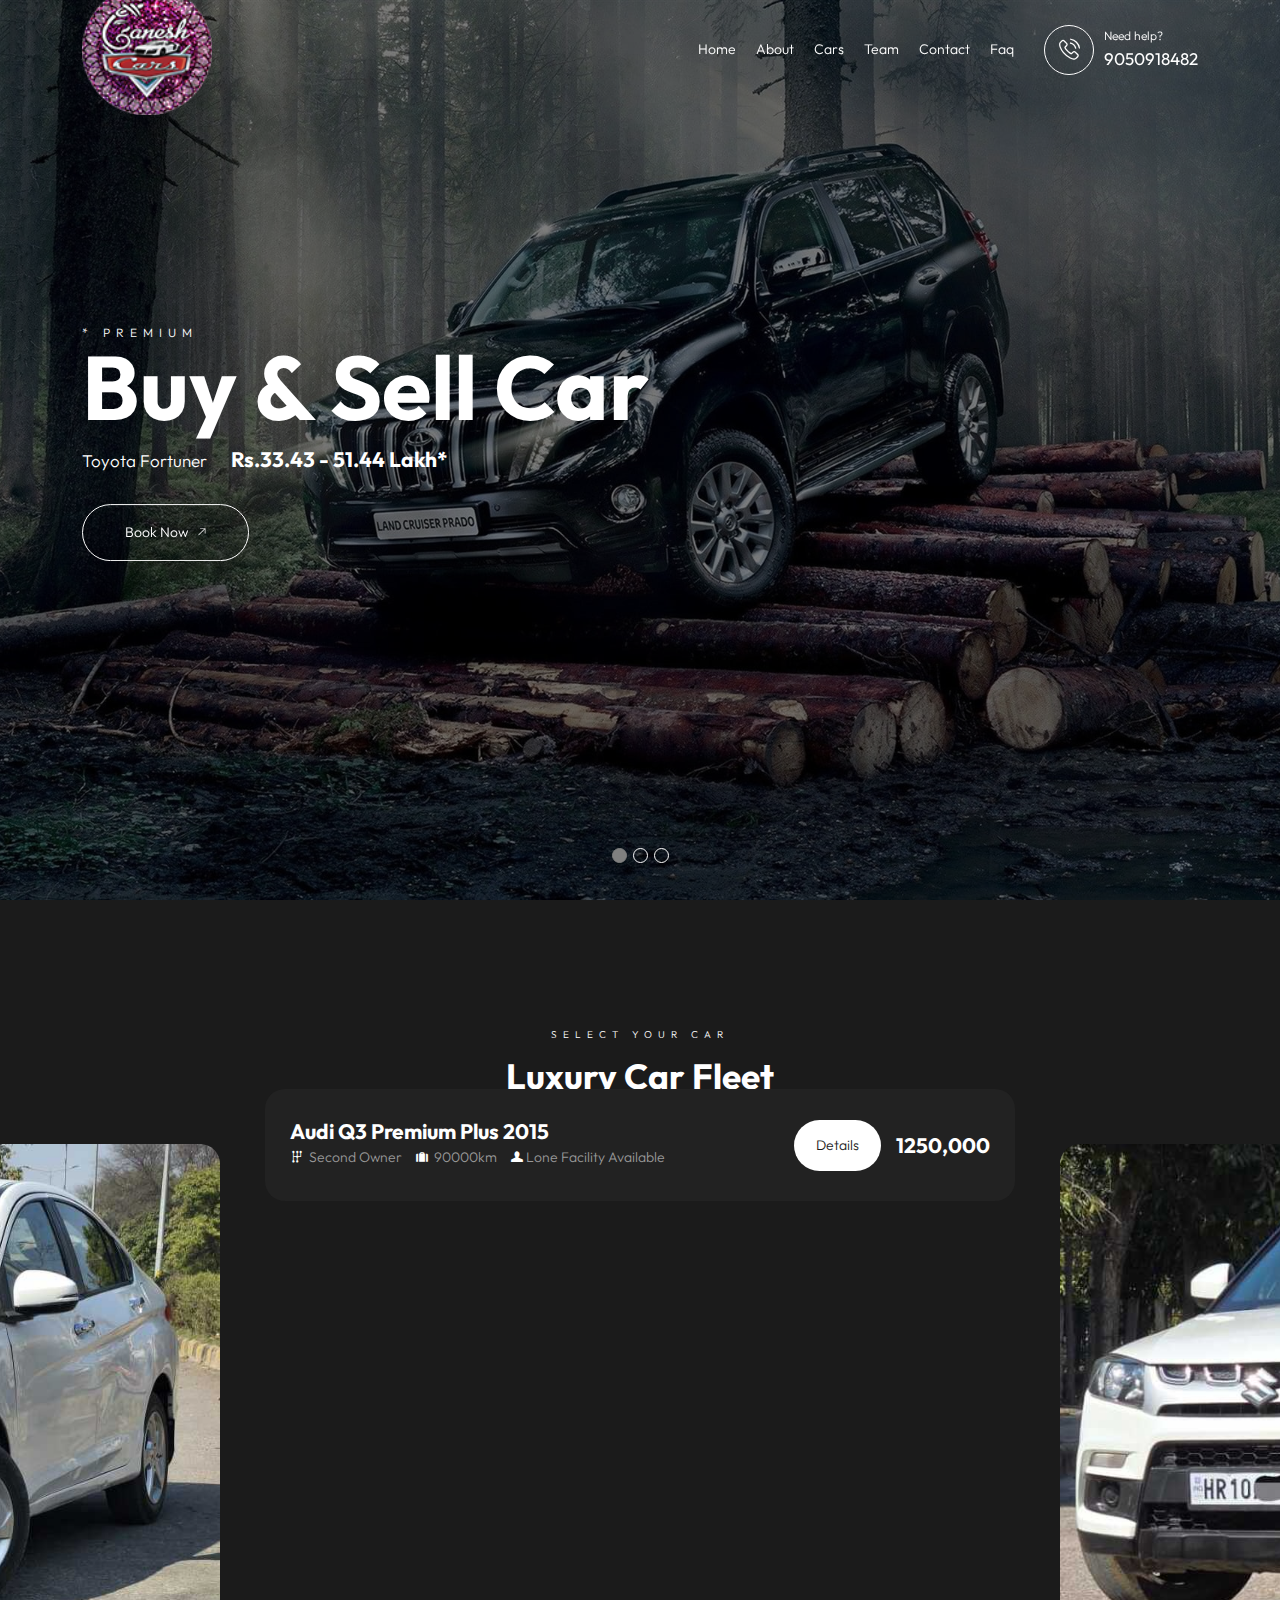
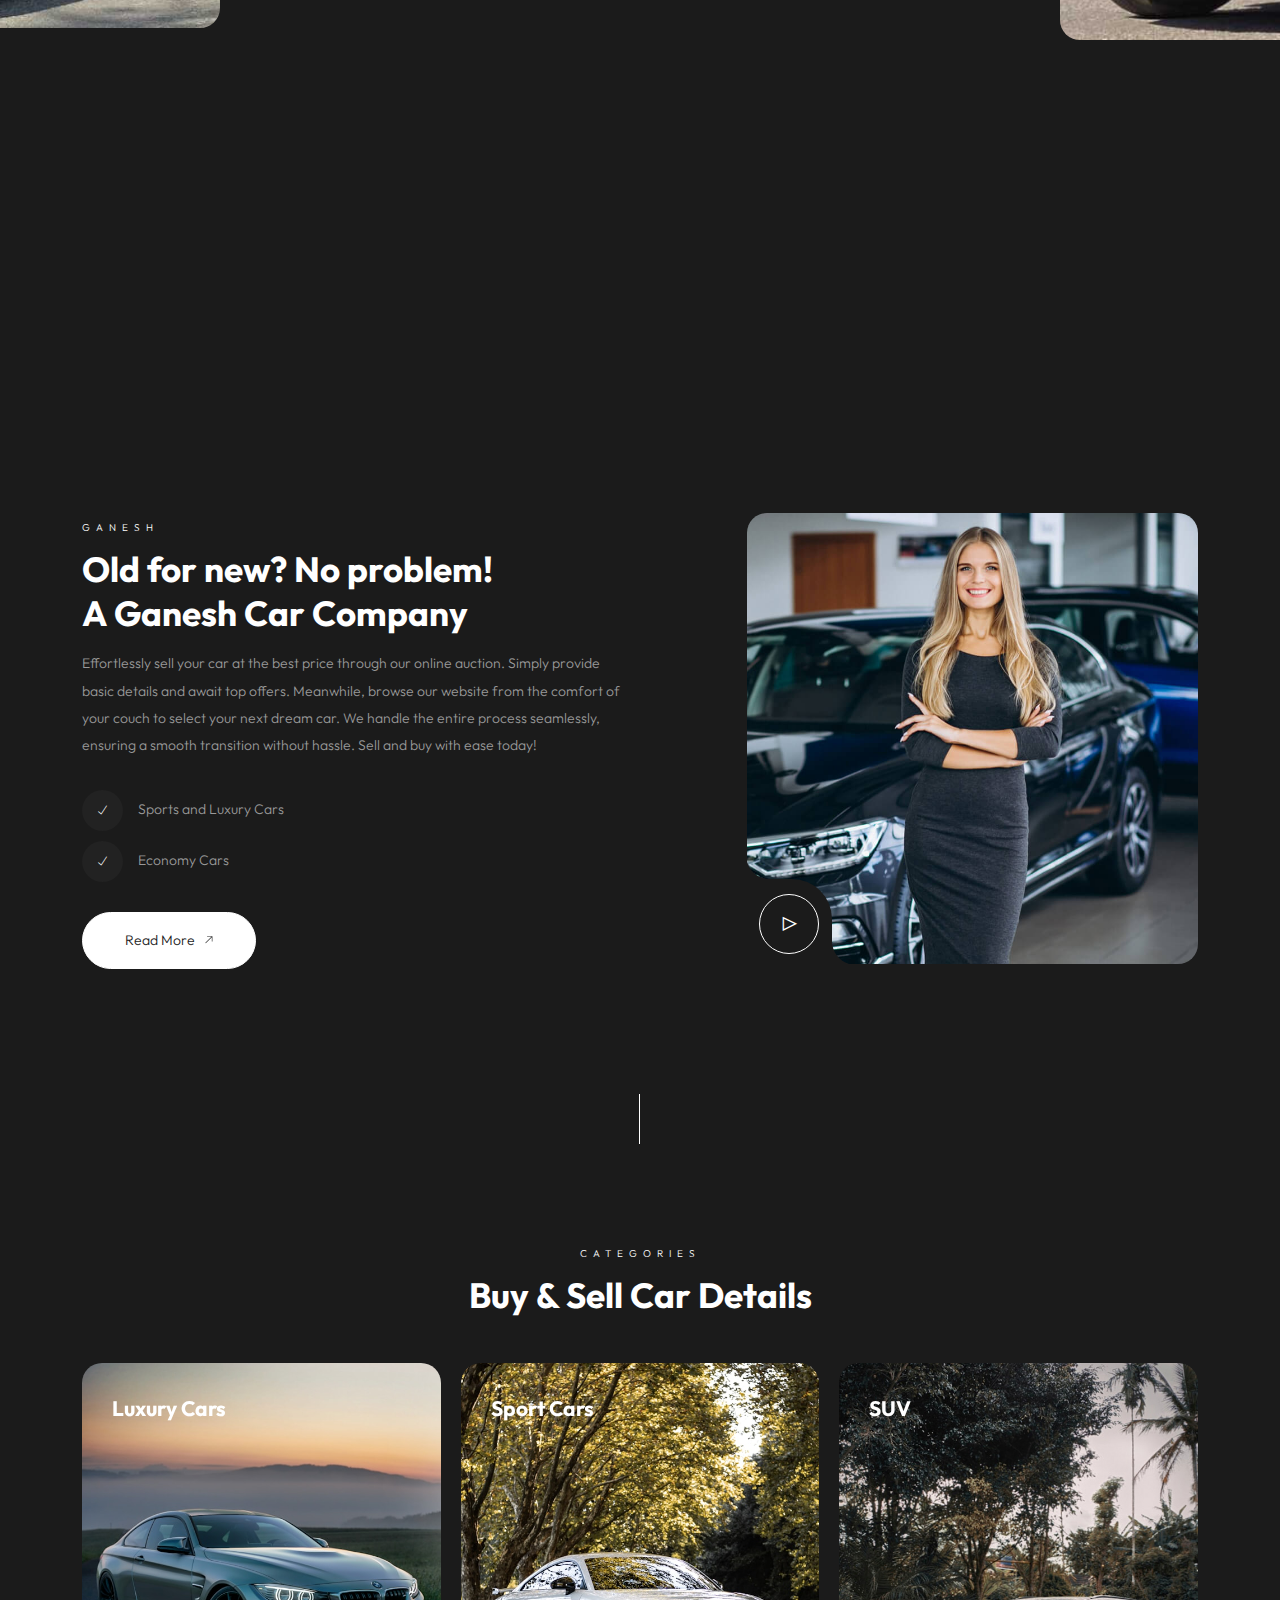
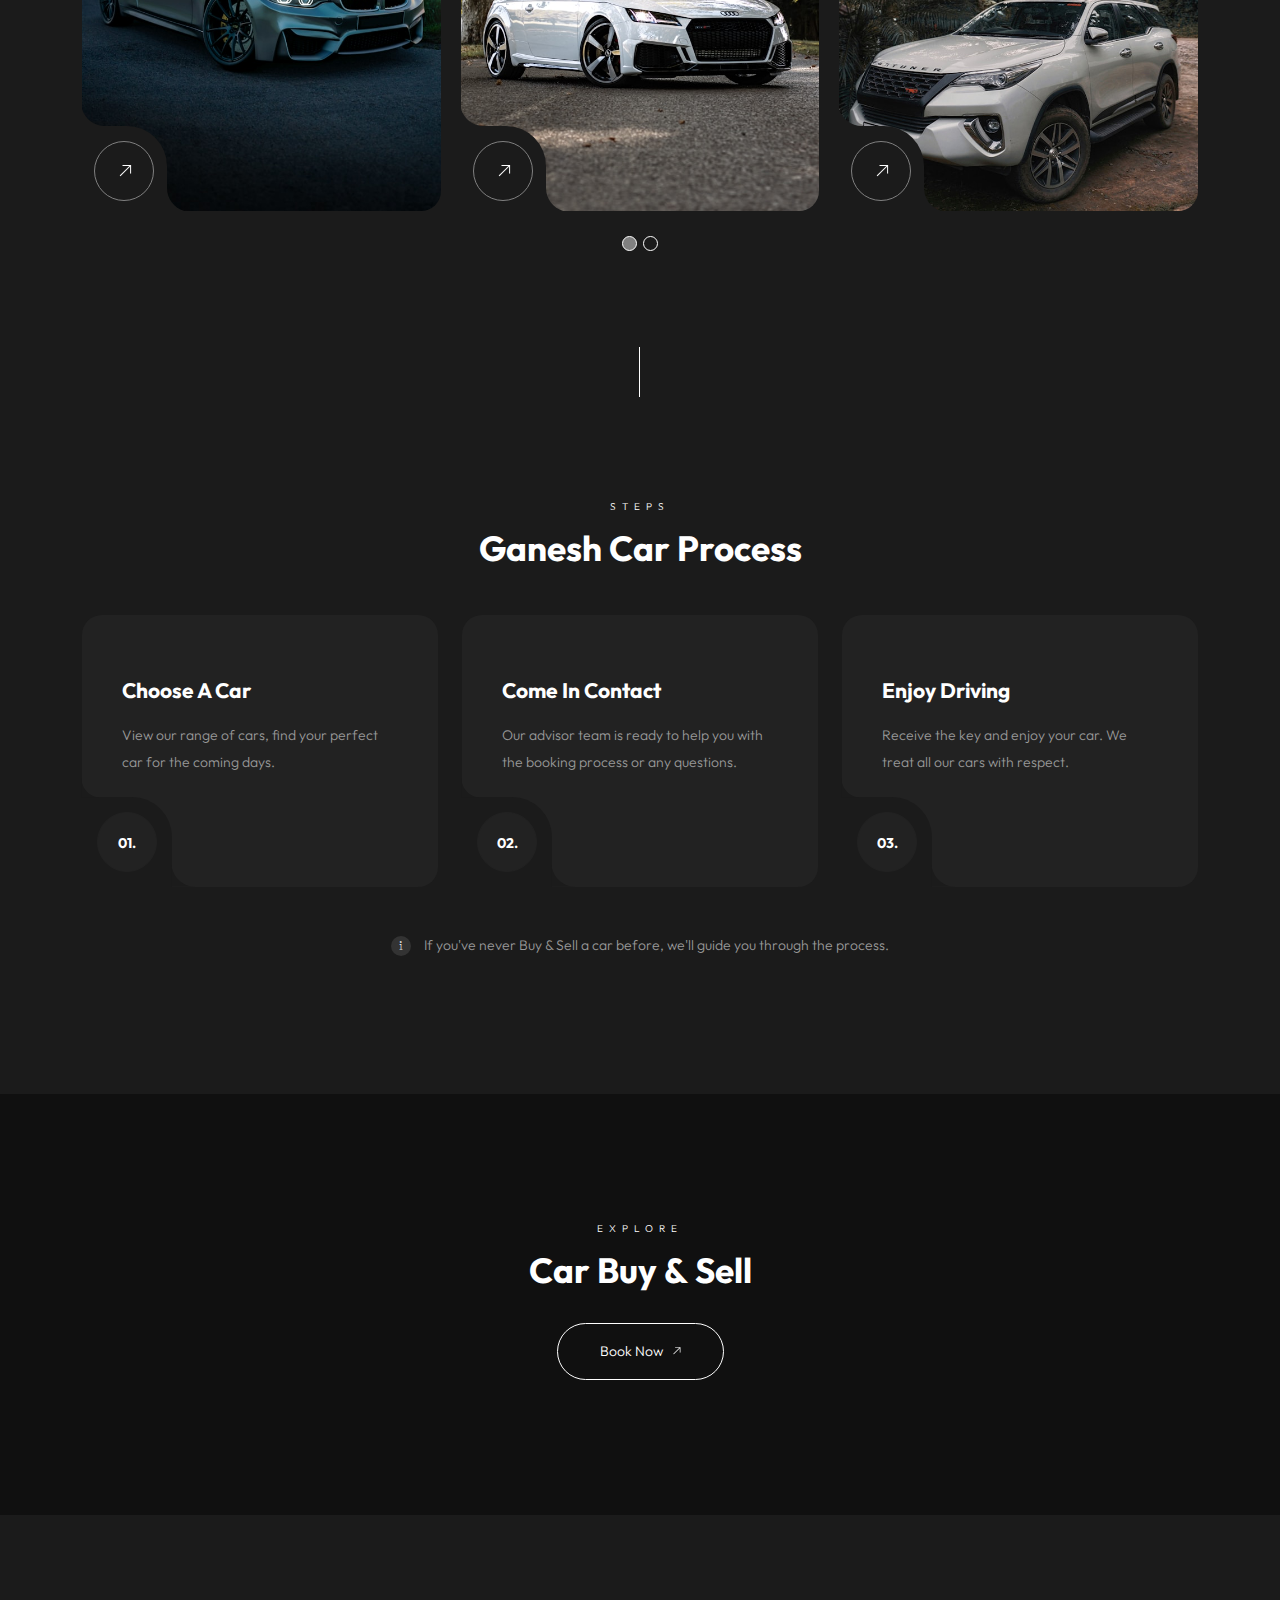
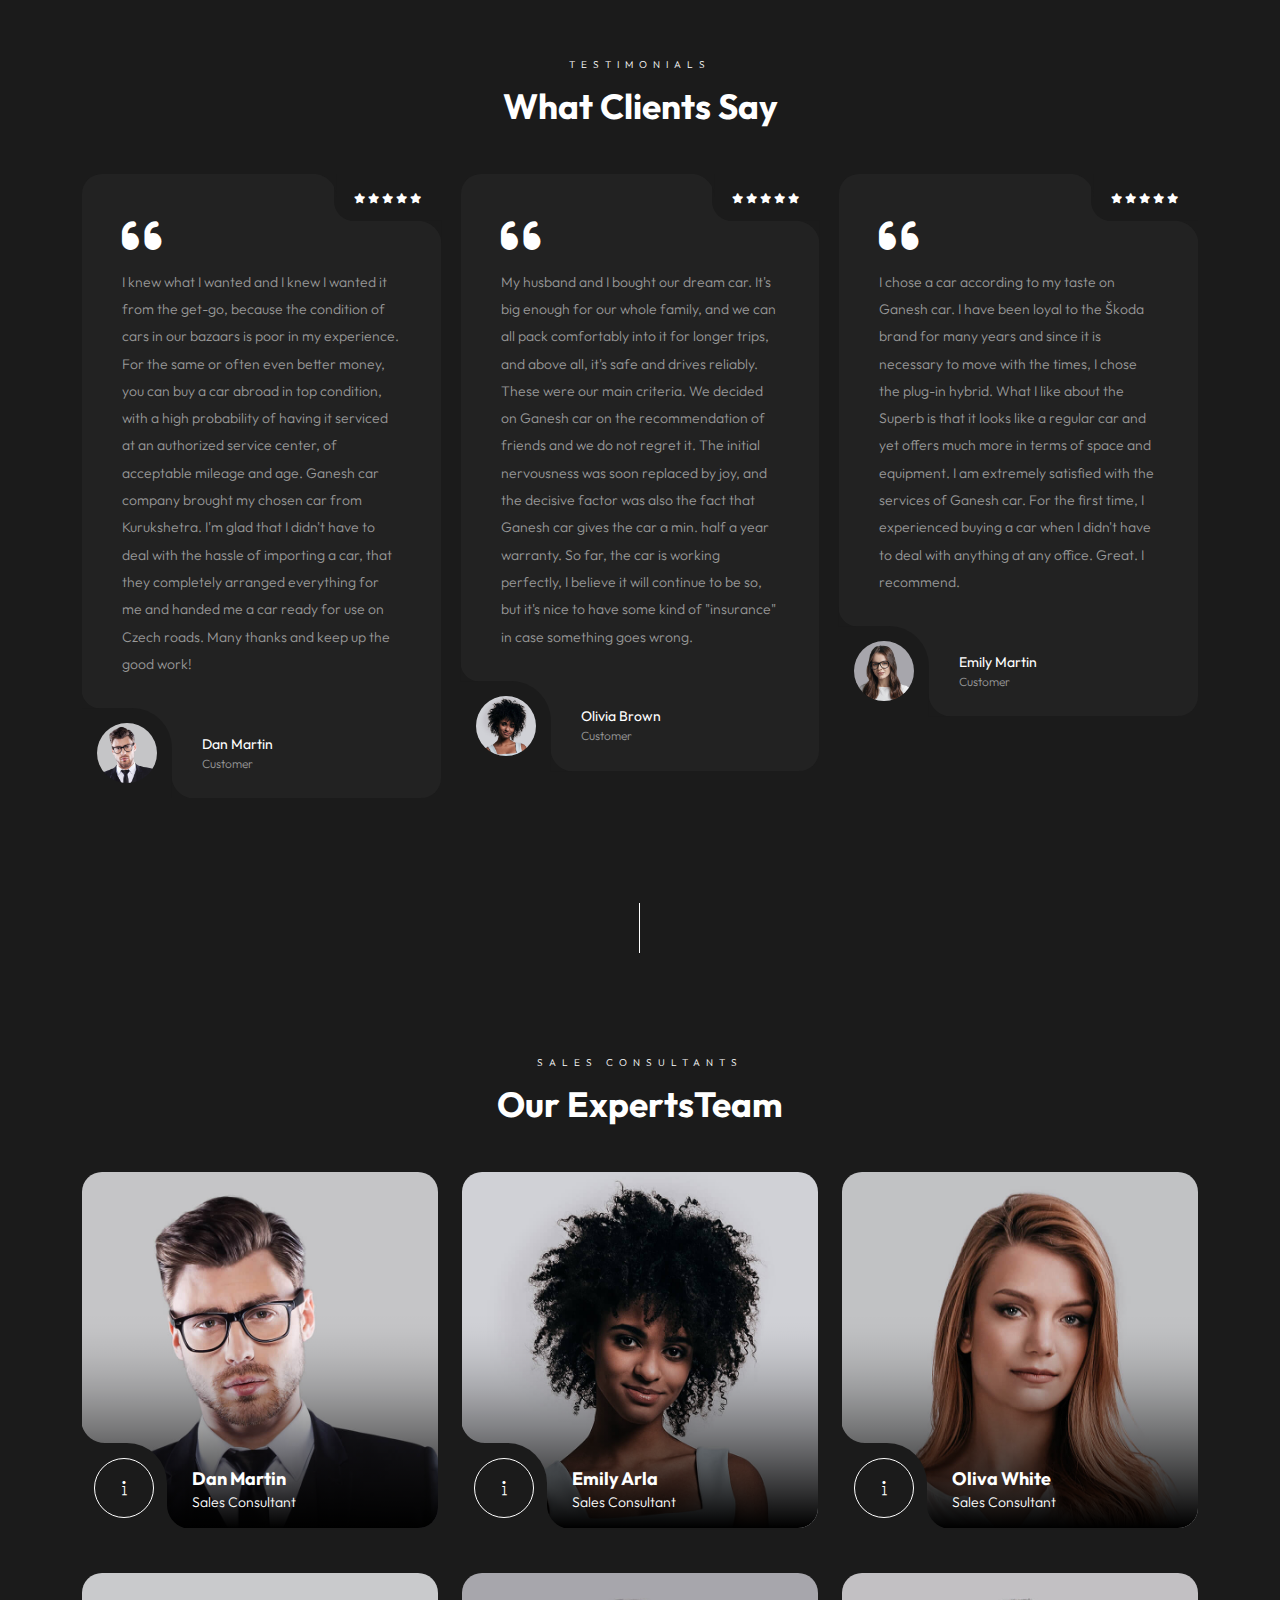
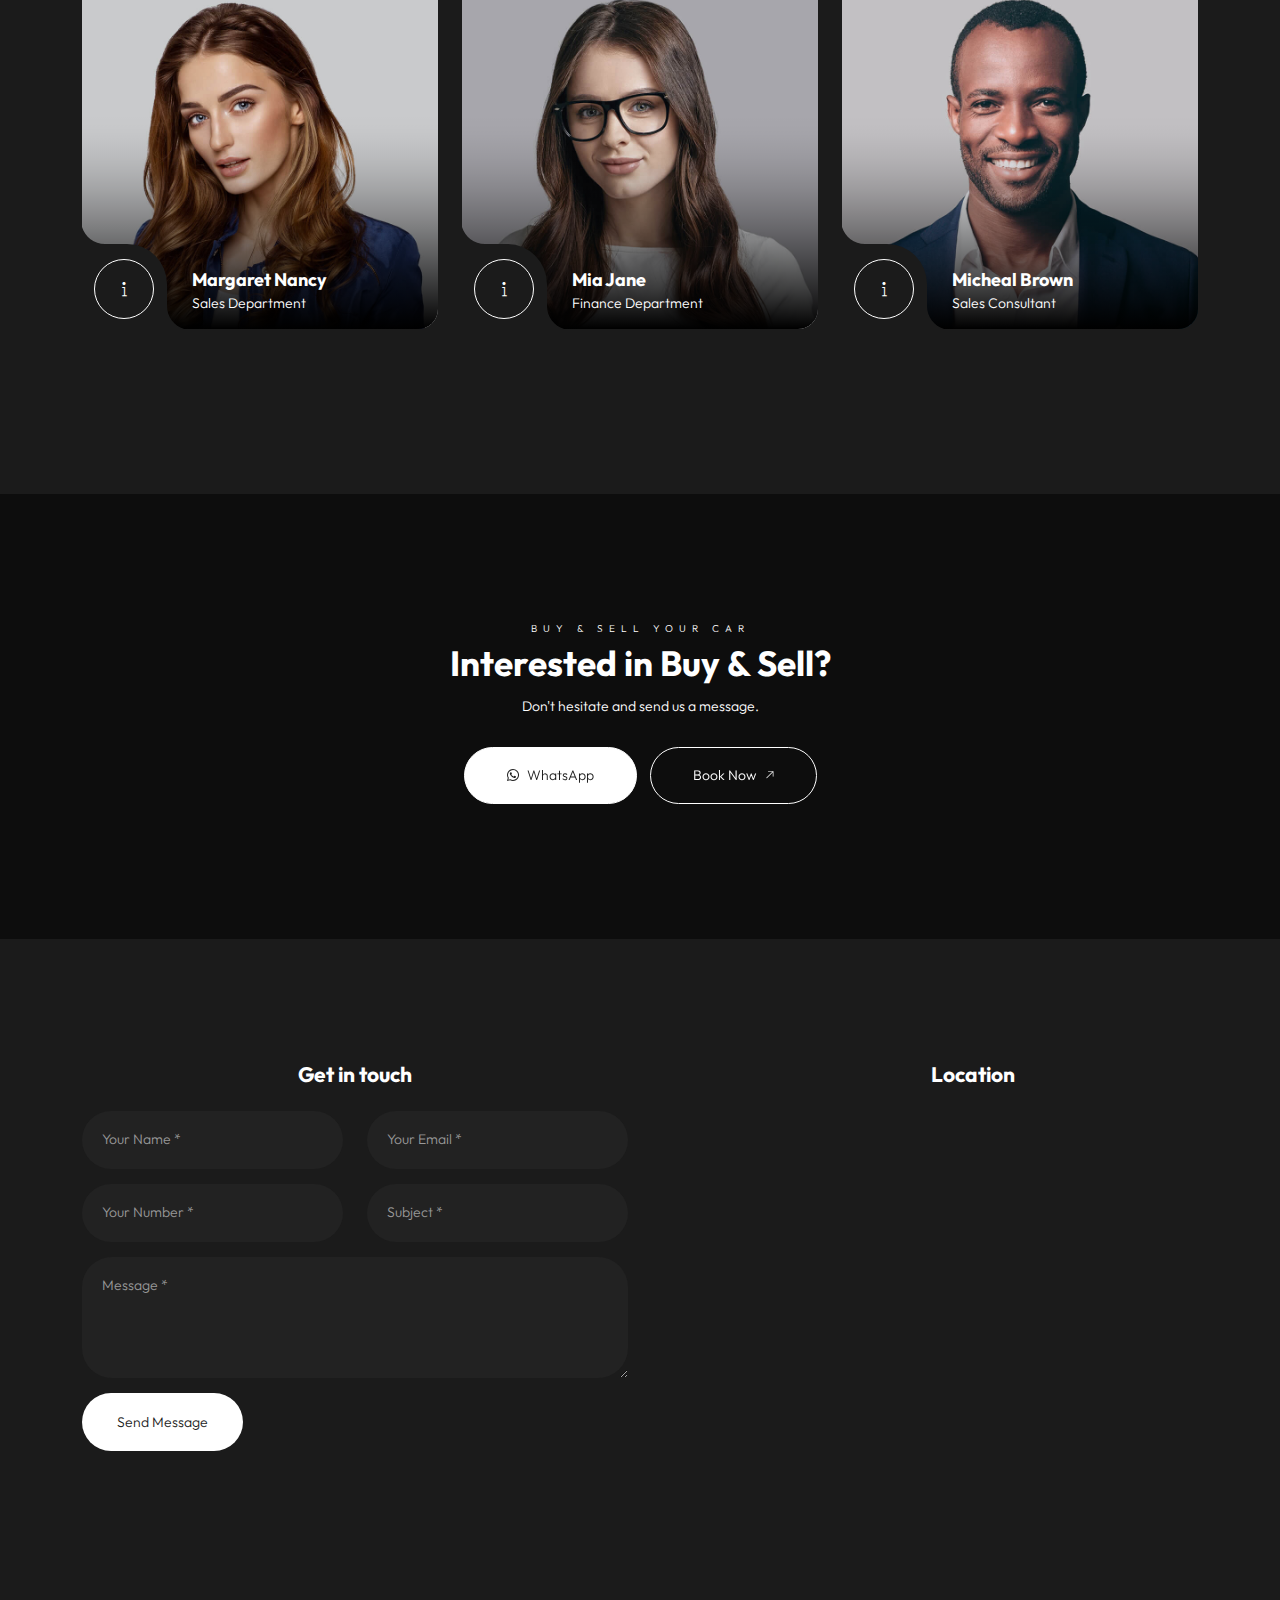
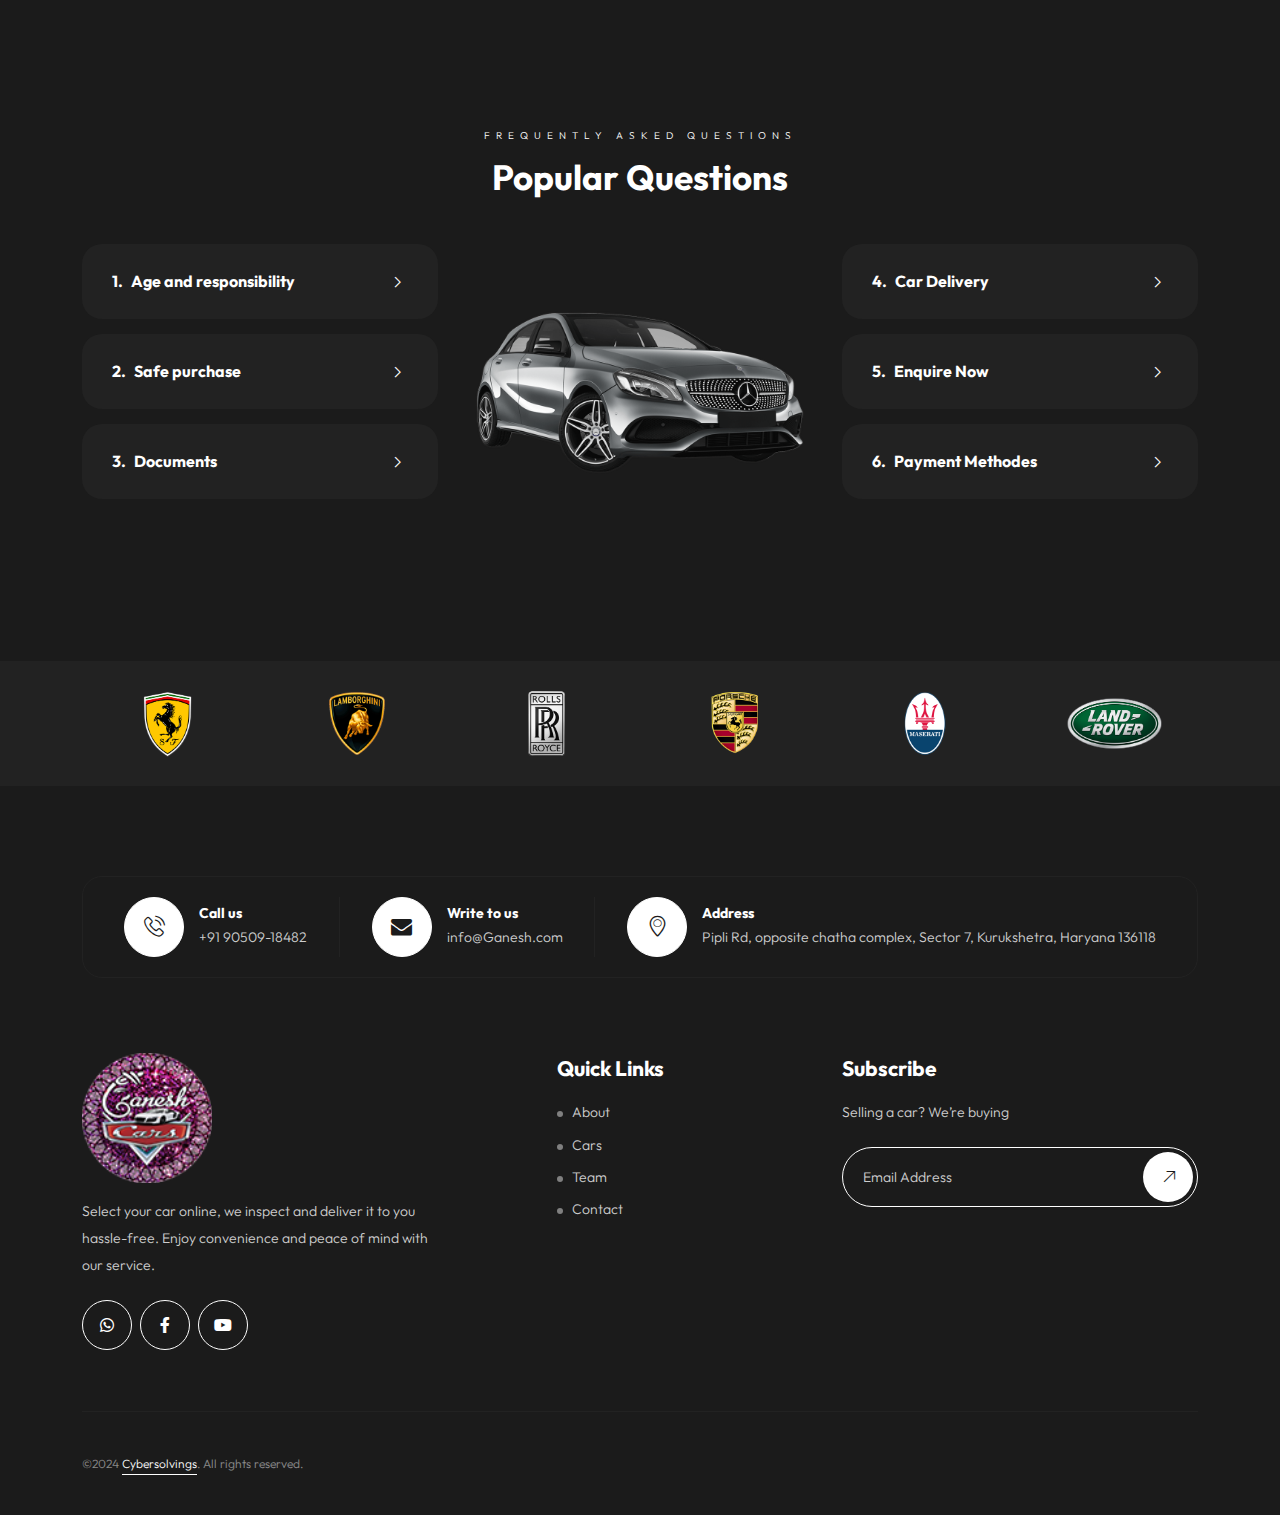
==== index.html @ fc2a8409 "commit" ====
<!DOCTYPE html>
<html lang="zxx">
<head>
    <meta charset="utf-8">
    <meta http-equiv="X-UA-Compatible" content="IE=edge" />
    <meta name="viewport" content="width=device-width, initial-scale=1, maximum-scale=1" />
    <title>Ganesh Car</title>
    <link rel="shortcut icon" href="img/favicon.ico" />
    <link rel="stylesheet" href="https://fonts.googleapis.com/css2?family=Outfit:wght@300;400;500;600;700;800;900&amp;display=swap">
    <link rel="stylesheet" href="css/plugins.css" />
    <link rel="stylesheet" href="css/style.css" />
</head>
<body>
    <!-- Preloader -->
    <div class="preloader-bg"></div>
    <div id="preloader">
        <div id="preloader-status">
            <div class="preloader-position loader"> <span></span> </div>
        </div>
    </div>
    <!-- Progress scroll totop -->
    <div class="progress-wrap cursor-pointer">
        <svg class="progress-circle svg-content" width="100%" height="100%" viewBox="-1 -1 102 102">
            <path d="M50,1 a49,49 0 0,1 0,98 a49,49 0 0,1 0,-98" />
        </svg>
    </div>
    <!-- Navbar -->
    <nav class="navbar navbar-expand-lg">
        <div class="container">
            <!-- Logo -->
            <div class="logo-wrapper">
                <a class="logo" href="index.html"> <img src="img/logo-light.png" class="logo-img" alt=""> </a>
                <!-- <a class="logo" href="index.html"><h2>Renta<span>x</span></h2></a> -->
            </div>
            <!-- Button -->
            <button class="navbar-toggler" type="button" data-bs-toggle="collapse" data-bs-target="#navbar" aria-controls="navbar" aria-expanded="false" aria-label="Toggle navigation"> <span class="navbar-toggler-icon"><i class="fa-solid fa-bars"></i></span> </button>
            <!-- Menu -->
            <div class="collapse navbar-collapse" id="navbar">
                <ul class="navbar-nav ms-auto">
                    <li class="nav-item"> <a class="nav-link active" href="index.html">Home </a>
                    </li>
                    <li class="nav-item"><a class="nav-link" href="#about">About</a></li>
					<li><a href="#cars" class="nav-link">Cars</a></li>
					<li class="nav-item"><a class="nav-link" href="#team">Team</a></li>
                    <li class="nav-item"><a class="nav-link" href="#contact">Contact</a></li>
                    <li class="nav-item"><a class="nav-link" href="#faq">Faq</a></li>
                </ul>
                <div class="navbar-right">
                    <div class="wrap">
                        <div class="icon"> <i class="flaticon-phone-call"></i> </div>
                        <div class="text">
                            <p>Need help?</p>
                            <h5><a href="tel:9050918482">9050918482</a></h5>
                        </div>
                    </div>
                </div>
            </div>
        </div>
    </nav>
    <!-- Slider -->
    <header class="header slider-fade">
        <div class="owl-carousel owl-theme">
            <!-- The opacity on the image is made with "data-overlay-dark="number". You can change it using the numbers 0-9. -->
            <div class="item bg-img" data-overlay-dark="5" data-background="img/slider/11.jpg">
                <div class="v-middle caption">
                    <div class="container">
                        <div class="row">
                            <div class="col-lg-12 col-md-12 mb-30">
                                <div class="v-middle">
                                    <h6>* Premium</h6>
                                    <h1>Buy & Sell Car</h1>
                                    <h5>Toyota Fortuner <span>Rs.33.43 - 51.44 Lakh*</span></h5> <a href="#" data-scroll-nav="1" class="button-2 mt-15 mb-15">Book Now <span class="ti-arrow-top-right"></span></a>
                                </div>
                            </div>
                        </div>
                    </div>
                </div>
            </div>
            <div class="item bg-img" data-overlay-dark="5" data-background="img/slider/12.jpg">
                <div class="v-middle caption">
                    <div class="container">
                        <div class="row">
                            <div class="col-lg-12 col-md-12 mb-30">
                                <div class="v-middle">
                                    <h6>* Premium</h6>
                                    <h1>Buy & Sell Car</h1>
                                    <h5>Audi Q3 <span>Rs.43.81 - 53.17 Lakh*</span></h5><a href="#" data-scroll-nav="1" class="button-2 mt-15 mb-15">Book Now <span class="ti-arrow-top-right"></span></a>
                                </div>
                            </div>
                        </div>
                    </div>
                </div>
            </div>
            <div class="item bg-img" data-overlay-dark="5" data-background="img/slider/14.jpg">
                <div class="v-middle caption">
                    <div class="container">
                        <div class="row">
                            <div class="col-lg-12 col-md-12 mb-30">
                                <div class="v-middle">
                                    <h6>* Premium</h6>
                                    <h1>Buy & Sell Car</h1>
                                    <h5>Hyundai Creta <span>Rs.11 - 20.15 Lakh</span></h5> <a href="#" data-scroll-nav="1" class="button-2 mt-15 mb-15">Book Now <span class="ti-arrow-top-right"></span></a>
                                </div>
                            </div>
                        </div>
                    </div>
                </div>
            </div>
        </div>
    </header>
           <!-- Cars 1 -->
           <section class="cars1 section-padding" id="cars">
            <div class="container">
                <div class="row">
                    <div class="col-md-12 text-center mb-30">
                        <div class="section-subtitle">Select Your Car</div>
                        <div class="section-title">Luxury <span>Car Fleet</span></div>
                    </div>
                </div>
                <div class="cars1-carousel owl-theme owl-carousel">
                    <div class="item">
                        <div class="img"> <img src="img/slider/AUDI.jpg" alt=""> </div>
                        <div class="con opacity-1">
                            <div class="row">
                                <div class="col-md-7">
                                    <div class="title"><a href="#">Audi Q3 Premium Plus 2015</a></div>
                                    <div class="details"><span><i class="omfi-transmission"></i> Second Owner</span> <span><i class="omfi-luggage"></i> 90000km</span> <span><i class="omfi-age"></i>Lone Facility Available</span> </div>
                                </div>
                                <div class="col-md-5">
                                    <div class="book">
                                        <div><a href="cars.html" class="btn"><span>Details</span></a></div>
                                        <div><span class="price">1250,000</span></div>
                                    </div>
                                </div>
                            </div>
                        </div>
                    </div>
                    <div class="item">
                        <div class="img"> <img src="img/slider/Brezza.jpg" alt=""> </div>
                        <div class="con opacity-1">
                            <div class="row">
                                <div class="col-md-7">
                                    <div class="title"><a href="#">Brezza vdi 2016</a></div>
                                    <div class="details"> <span><i class="omfi-transmission"></i>First Owner</span> <span><i class="omfi-luggage"></i> 65000km</span></div>
                                </div>
                                <div class="col-md-5">
                                    <div class="book">
                                        <div><a href="cars.html" class="btn"><span>Details</span></a></div>
                                        <div><span class="price">590,000</span></div>
                                    </div>
                                </div>
                            </div>
                        </div>
                    </div>
                    <div class="item">
                        <div class="img"> <img src="img/slider/CIAZ.jpg" alt=""> </div>
                        <div class="con opacity-1">
                            <div class="row">
                                <div class="col-md-7">
                                    <div class="title"><a href="#">Ciaz Vdi 2016</a></div>
                                    <div class="details"> <span><i class="omfi-door"></i>New Alloy Tyres</span> <span><i class="omfi-transmission"></i> 65000km</span> <span><i class="omfi-age"></i>First Owner</span></div>
                                </div>
                                <div class="col-md-5">
                                    <div class="book">
                                        <div><a href="cars.html" class="btn"><span>Details</span></a></div>
                                        <div><span class="price">525,000</span></div>
                                    </div>
                                </div>
                            </div>
                        </div>
                    </div>
                    <div class="item">
                        <div class="img"> <img src="img/slider/CRETA.jpg" alt=""> </div>
                        <div class="con opacity-1">
                            <div class="row">
                                <div class="col-md-7">
                                    <div class="title"><a href="#">Creta 1.5 SX</a></div>
                                    <div class="details"> <span><i class="omfi-door"></i>Full Insured</span> <span><i class="omfi-transmission"></i>Curise Control</span> <span><i class="omfi-age"></i>First Owner</span></div>
                                </div>
                                <div class="col-md-5">
                                    <div class="book">
                                        <div><a href="cars.html" class="btn"><span>Details</span></a></div>
                                        <div><span class="price">1550,000</span></div>
                                    </div>
                                </div>
                            </div>
                        </div>
                    </div>
                    <div class="item">
                        <div class="img"> <img src="img/slider/ECOSPORT.jpg" alt=""> </div>
                        <div class="con opacity-1">
                            <div class="row">
                                <div class="col-md-7">
                                    <div class="title"><a href="#">Ecosport Titanium Plus 2014 modal</a></div>
                                    <div class="details"> <span><i class="omfi-door"></i>6 Airbags</span> <span><i class="omfi-transmission"></i> Both Keys</span><span><i class="omfi-age"></i>64000km</span></div>
                                </div>
                                <div class="col-md-5">
                                    <div class="book">
                                        <div><a href="cars.html" class="btn"><span>Details</span></a></div>
                                        <div><span class="price">390,000</span></div>
                                    </div>
                                </div>
                            </div>
                        </div>
                    </div>
                    <div class="item">
                        <div class="img"> <img src="img/slider/Ecosport1.jpg" alt=""> </div>
                        <div class="con opacity-1">
                            <div class="row">
                                <div class="col-md-7">
                                    <div class="title"><a href="#">Ecosport Titanium 2018</a></div>
                                    <div class="details"> <span><i class="omfi-door"></i>Diesel Variant</span> <span><i class="omfi-transmission"></i>60000km</span><span><i class="omfi-age"></i>First Owner</span></div>
                                </div>
                                <div class="col-md-5">
                                    <div class="book">
                                        <div><a href="cars.html" class="btn"><span>Details</span></a></div>
                                        <div><span class="price">640,000</span></div>
                                    </div>
                                </div>
                            </div>
                        </div>
                    </div>
                    <div class="item">
                        <div class="img"> <img src="img/slider/KING.jpg" alt=""> </div>
                        <div class="con opacity-1">
                            <div class="row">
                                <div class="col-md-7">
                                    <div class="title"><a href="#">Fortuner 4x2 MT</a></div>
                                    <div class="details"> <span><i class="omfi-door"></i>Diesel Variant</span> <span><i class="omfi-luggage"></i>Fully Insured</span> <span><i class="omfi-age"></i>First Owner</span></div>
                                </div>
                                <div class="col-md-5">
                                    <div class="book">
                                        <div><a href="cars.html" class="btn"><span>Details</span></a></div>
                                        <div><span class="price">1450,000</span></div>
                                    </div>
                                </div>
                            </div>
                        </div>
                    </div>
                    <div class="item">
                        <div class="img"> <img src="img/slider/HONDA-VX.jpg" alt=""> </div>
                        <div class="con opacity-1">
                            <div class="row">
                                <div class="col-md-7">
                                    <div class="title"><a href="#">Honda Mobilio vx</a></div>
                                    <div class="details"> <span><i class="omfi-door"></i> 7 Seats</span> <span><i class="omfi-transmission"></i>Diesel Variant</span> <span><i class="omfi-age"></i>First Owner</span></div>
                                </div>
                                <div class="col-md-5">
                                    <div class="book">
                                        <div><a href="cars.html" class="btn"><span>Details</span></a></div>
                                        <div><span class="price">425,000</span></div>
                                    </div>
                                </div>
                            </div>
                        </div>
                    </div>
                    <div class="item">
                        <div class="img"> <img src="img/slider/Wagonr.jpg" alt=""> </div>
                        <div class="con opacity-1">
                            <div class="row">
                                <div class="col-md-7">
                                    <div class="title"><a href="#">Wagonr lxi 2013</a></div>
                                    <div class="details"><span><i class="omfi-transmission"></i>All Genuine</span> <span><i class="omfi-luggage"></i>80000 Km</span> <span><i class="omfi-age"></i> Next to SowRoom</span></div>
                                </div>
                                <div class="col-md-5">
                                    <div class="book">
                                        <div><a href="cars.html" class="btn"><span>Details</span></a></div>
                                        <div><span class="price">180,000</span></div>
                                    </div>
                                </div>
                            </div>
                        </div>
                    </div>
                    <div class="item">
                        <div class="img"> <img src="img/slider/HONDA.jpg" alt=""> </div>
                        <div class="con opacity-1">
                            <div class="row">
                                <div class="col-md-7">
                                    <div class="title"><a href="#">Honda City Vmt 2014 Oct.</a></div>
                                    <div class="details"> <span><i class="omfi-door"></i> Diesel Variant</span> <span><i class="omfi-transmission"></i>58000km</span><span><i class="omfi-age"></i> Both Keys Bumper</span></div>
                                </div>
                                <div class="col-md-5">
                                    <div class="book">
                                        <div><a href="cars.html" class="btn"><span>Details</span></a></div>
                                        <div><span class="price">380,000</span></div>
                                    </div>
                                </div>
                            </div>
                        </div>
                    </div>
                </div>
            </div>
        </section>
    <!-- About -->
    <section class="about section-padding" id="about">
        <div class="container">
            <div class="row">
                <div class="col-lg-6 col-md-12 mb-30">
                    <div class="content">
                        <div class="section-subtitle">Ganesh</div>
                        <div class="section-title">Old for new? No problem! <span>A Ganesh Car Company</span></div>
                        <p class="mb-30">
                            Effortlessly sell your car at the best price through our online auction. Simply provide basic details and await top offers. Meanwhile, browse our website from the comfort of your couch to select your next dream car. We handle the entire process seamlessly, ensuring a smooth transition without hassle. Sell and buy with ease today!</p>
                        <ul class="list-unstyled list mb-30">
                            <li>
                                <div class="list-icon"> <span class="ti-check"></span> </div>
                                <div class="list-text">
                                    <p>Sports and Luxury Cars</p>
                                </div>
                            </li>
                            <li>
                                <div class="list-icon"> <span class="ti-check"></span> </div>
                                <div class="list-text">
                                    <p>Economy Cars</p>
                                </div>
                            </li>
                        </ul> <a href="cars.html" class="button-1">Read More <span class="ti-arrow-top-right"></span></a>
                    </div>
                </div>
                <div class="col-lg-5 offset-lg-1 col-md-12">
                    <div class="item"> <img src="img/about.jpg" class="img-fluid" alt="">
                        <div class="curv-butn icon-bg">
                            <a href="https://youtu.be/1LxcTt1adfY" class="vid">
                                <div class="icon"> <i class="ti-control-play"></i> </div>
                            </a>
                            <div class="br-left-top">
                                <svg viewBox="0 0 11 11" fill="none" xmlns="http://www.w3.org/2000/svg" class="w-11 h-11">
                                    <path d="M11 1.54972e-06L0 0L2.38419e-07 11C1.65973e-07 4.92487 4.92487 1.62217e-06 11 1.54972e-06Z" fill="#1b1b1b"></path>
                                </svg>
                            </div>
                            <div class="br-right-bottom">
                                <svg viewBox="0 0 11 11" fill="none" xmlns="http://www.w3.org/2000/svg" class="w-11 h-11">
                                    <path d="M11 1.54972e-06L0 0L2.38419e-07 11C1.65973e-07 4.92487 4.92487 1.62217e-06 11 1.54972e-06Z" fill="#1b1b1b"></path>
                                </svg>
                            </div>
                        </div>
                    </div>
                </div>
            </div>
        </div>
    </section>
    <!-- divider line -->
    <div class="line-vr-section"></div>
    <!-- Car Category -->
    <section class="car-types1 section-padding">
        <div class="container">
            <div class="row">
                <div class="col-md-12 text-center mb-30">
                    <div class="section-subtitle">Categories</div>
                    <div class="section-title">Buy & Sell <span>Car Details</span></div>
                </div>
            </div>
            <div class="row">
                <div class="col-md-12">
                    <div class="owl-carousel owl-theme">
                        <div class="item"> <img src="img/cars/03.jpg" class="img-fluid" alt="">
                            <div class="title">
                                <h4>Luxury Cars</h4>
                            </div>
                            <div class="curv-butn icon-bg">
                                <a href="cars.html" class="vid">
                                    <div class="icon"> <i class="ti-arrow-top-right"></i> </div>
                                </a>
                                <div class="br-left-top">
                                    <svg viewBox="0 0 11 11" fill="none" xmlns="http://www.w3.org/2000/svg" class="w-11 h-11">
                                        <path d="M11 1.54972e-06L0 0L2.38419e-07 11C1.65973e-07 4.92487 4.92487 1.62217e-06 11 1.54972e-06Z" fill="#1b1b1b"></path>
                                    </svg>
                                </div>
                                <div class="br-right-bottom">
                                    <svg viewBox="0 0 11 11" fill="none" xmlns="http://www.w3.org/2000/svg" class="w-11 h-11">
                                        <path d="M11 1.54972e-06L0 0L2.38419e-07 11C1.65973e-07 4.92487 4.92487 1.62217e-06 11 1.54972e-06Z" fill="#1b1b1b"></path>
                                    </svg>
                                </div>
                            </div>
                        </div>
                        <div class="item"> <img src="img/cars/04.jpg" class="img-fluid" alt="">
                            <div class="title">
                                <h4>Sport Cars</h4>
                            </div>
                            <div class="curv-butn icon-bg">
                                <a href="cars.html" class="vid">
                                    <div class="icon"> <i class="ti-arrow-top-right"></i> </div>
                                </a>
                                <div class="br-left-top">
                                    <svg viewBox="0 0 11 11" fill="none" xmlns="http://www.w3.org/2000/svg" class="w-11 h-11">
                                        <path d="M11 1.54972e-06L0 0L2.38419e-07 11C1.65973e-07 4.92487 4.92487 1.62217e-06 11 1.54972e-06Z" fill="#1b1b1b"></path>
                                    </svg>
                                </div>
                                <div class="br-right-bottom">
                                    <svg viewBox="0 0 11 11" fill="none" xmlns="http://www.w3.org/2000/svg" class="w-11 h-11">
                                        <path d="M11 1.54972e-06L0 0L2.38419e-07 11C1.65973e-07 4.92487 4.92487 1.62217e-06 11 1.54972e-06Z" fill="#1b1b1b"></path>
                                    </svg>
                                </div>
                            </div>
                        </div>
                        <div class="item"> <img src="img/cars/02.jpg" class="img-fluid" alt="">
                            <div class="title">
                                <h4>SUV</h4>
                            </div>
                            <div class="curv-butn icon-bg">
                                <a href="cars.html" class="vid">
                                    <div class="icon"> <i class="ti-arrow-top-right"></i> </div>
                                </a>
                                <div class="br-left-top">
                                    <svg viewBox="0 0 11 11" fill="none" xmlns="http://www.w3.org/2000/svg" class="w-11 h-11">
                                        <path d="M11 1.54972e-06L0 0L2.38419e-07 11C1.65973e-07 4.92487 4.92487 1.62217e-06 11 1.54972e-06Z" fill="#1b1b1b"></path>
                                    </svg>
                                </div>
                                <div class="br-right-bottom">
                                    <svg viewBox="0 0 11 11" fill="none" xmlns="http://www.w3.org/2000/svg" class="w-11 h-11">
                                        <path d="M11 1.54972e-06L0 0L2.38419e-07 11C1.65973e-07 4.92487 4.92487 1.62217e-06 11 1.54972e-06Z" fill="#1b1b1b"></path>
                                    </svg>
                                </div>
                            </div>
                        </div>
                        <div class="item"> <img src="img/cars/01.jpg" class="img-fluid" alt="">
                            <div class="title">
                                <h4>Convertible</h4>
                            </div>
                            <div class="curv-butn icon-bg">
                                <a href="cars.html" class="vid">
                                    <div class="icon"> <i class="ti-arrow-top-right"></i> </div>
                                </a>
                                <div class="br-left-top">
                                    <svg viewBox="0 0 11 11" fill="none" xmlns="http://www.w3.org/2000/svg" class="w-11 h-11">
                                        <path d="M11 1.54972e-06L0 0L2.38419e-07 11C1.65973e-07 4.92487 4.92487 1.62217e-06 11 1.54972e-06Z" fill="#1b1b1b"></path>
                                    </svg>
                                </div>
                                <div class="br-right-bottom">
                                    <svg viewBox="0 0 11 11" fill="none" xmlns="http://www.w3.org/2000/svg" class="w-11 h-11">
                                        <path d="M11 1.54972e-06L0 0L2.38419e-07 11C1.65973e-07 4.92487 4.92487 1.62217e-06 11 1.54972e-06Z" fill="#1b1b1b"></path>
                                    </svg>
                                </div>
                            </div>
                        </div>
                        <div class="item"> <img src="img/cars/05.jpg" class="img-fluid" alt="">
                            <div class="title">
                                <h4>Sedan</h4>
                            </div>
                            <div class="curv-butn icon-bg">
                                <a href="cars.html" class="vid">
                                    <div class="icon"> <i class="ti-arrow-top-right"></i> </div>
                                </a>
                                <div class="br-left-top">
                                    <svg viewBox="0 0 11 11" fill="none" xmlns="http://www.w3.org/2000/svg" class="w-11 h-11">
                                        <path d="M11 1.54972e-06L0 0L2.38419e-07 11C1.65973e-07 4.92487 4.92487 1.62217e-06 11 1.54972e-06Z" fill="#1b1b1b"></path>
                                    </svg>
                                </div>
                                <div class="br-right-bottom">
                                    <svg viewBox="0 0 11 11" fill="none" xmlns="http://www.w3.org/2000/svg" class="w-11 h-11">
                                        <path d="M11 1.54972e-06L0 0L2.38419e-07 11C1.65973e-07 4.92487 4.92487 1.62217e-06 11 1.54972e-06Z" fill="#1b1b1b"></path>
                                    </svg>
                                </div>
                            </div>
                        </div>
                        <div class="item"> <img src="img/cars/06.jpg" class="img-fluid" alt="">
                            <div class="title">
                                <h4>Small Cars</h4>
                            </div>
                            <div class="curv-butn icon-bg">
                                <a href="cars.html" class="vid">
                                    <div class="icon"> <i class="ti-arrow-top-right"></i> </div>
                                </a>
                                <div class="br-left-top">
                                    <svg viewBox="0 0 11 11" fill="none" xmlns="http://www.w3.org/2000/svg" class="w-11 h-11">
                                        <path d="M11 1.54972e-06L0 0L2.38419e-07 11C1.65973e-07 4.92487 4.92487 1.62217e-06 11 1.54972e-06Z" fill="#1b1b1b"></path>
                                    </svg>
                                </div>
                                <div class="br-right-bottom">
                                    <svg viewBox="0 0 11 11" fill="none" xmlns="http://www.w3.org/2000/svg" class="w-11 h-11">
                                        <path d="M11 1.54972e-06L0 0L2.38419e-07 11C1.65973e-07 4.92487 4.92487 1.62217e-06 11 1.54972e-06Z" fill="#1b1b1b"></path>
                                    </svg>
                                </div>
                            </div>
                        </div>
                    </div>
                </div>
            </div>
        </div>
    </section>
    <!-- divider line -->
    <div class="line-vr-section"></div>
    <!-- Process -->
    <section class="process section-padding">
        <div class="container">
            <div class="row justify-content-center">
                <div class="col-md-12 text-center mb-30">
                    <div class="section-subtitle">Steps</div>
                    <div class="section-title white">Ganesh Car <span>Process</span></div>
                </div>
            </div>
            <div class="row">
                <div class="col-md-4 mb-30">
                    <div class="item">
                        <div class="text">
                            <h5>Choose A Car</h5>
                            <p>View our range of cars, find your perfect car for the coming days.</p>
                        </div>
                        <div class="numb">
                            <div class="numb-curv">
                                <div class="number">01.</div>
                                <div class="shap-left-top">
                                    <svg viewBox="0 0 11 11" fill="none" xmlns="http://www.w3.org/2000/svg" class="w-11 h-11">
                                        <path d="M11 1.54972e-06L0 0L2.38419e-07 11C1.65973e-07 4.92487 4.92487 1.62217e-06 11 1.54972e-06Z" fill="#1b1b1b"></path>
                                    </svg>
                                </div>
                                <div class="shap-right-bottom">
                                    <svg viewBox="0 0 11 11" fill="none" xmlns="http://www.w3.org/2000/svg" class="w-11 h-11">
                                        <path d="M11 1.54972e-06L0 0L2.38419e-07 11C1.65973e-07 4.92487 4.92487 1.62217e-06 11 1.54972e-06Z" fill="#1b1b1b"></path>
                                    </svg>
                                </div>
                            </div>
                        </div>
                    </div>
                </div>
                <div class="col-md-4 mb-30">
                    <div class="item">
                        <div class="text">
                            <h5>Come In Contact</h5>
                            <p>Our advisor team is ready to help you with the booking process or any questions.</p>
                        </div>
                        <div class="numb">
                            <div class="numb-curv">
                                <div class="number">02.</div>
                                <div class="shap-left-top">
                                    <svg viewBox="0 0 11 11" fill="none" xmlns="http://www.w3.org/2000/svg" class="w-11 h-11">
                                        <path d="M11 1.54972e-06L0 0L2.38419e-07 11C1.65973e-07 4.92487 4.92487 1.62217e-06 11 1.54972e-06Z" fill="#1b1b1b"></path>
                                    </svg>
                                </div>
                                <div class="shap-right-bottom">
                                    <svg viewBox="0 0 11 11" fill="none" xmlns="http://www.w3.org/2000/svg" class="w-11 h-11">
                                        <path d="M11 1.54972e-06L0 0L2.38419e-07 11C1.65973e-07 4.92487 4.92487 1.62217e-06 11 1.54972e-06Z" fill="#1b1b1b"></path>
                                    </svg>
                                </div>
                            </div>
                        </div>
                    </div>
                </div>
                <div class="col-md-4 mb-30">
                    <div class="item">
                        <div class="text">
                            <h5>Enjoy Driving</h5>
                            <p>Receive the key and enjoy your car. We treat all our cars with respect.</p>
                        </div>
                        <div class="numb">
                            <div class="numb-curv">
                                <div class="number">03.</div>
                                <div class="shap-left-top">
                                    <svg viewBox="0 0 11 11" fill="none" xmlns="http://www.w3.org/2000/svg" class="w-11 h-11">
                                        <path d="M11 1.54972e-06L0 0L2.38419e-07 11C1.65973e-07 4.92487 4.92487 1.62217e-06 11 1.54972e-06Z" fill="#1b1b1b"></path>
                                    </svg>
                                </div>
                                <div class="shap-right-bottom">
                                    <svg viewBox="0 0 11 11" fill="none" xmlns="http://www.w3.org/2000/svg" class="w-11 h-11">
                                        <path d="M11 1.54972e-06L0 0L2.38419e-07 11C1.65973e-07 4.92487 4.92487 1.62217e-06 11 1.54972e-06Z" fill="#1b1b1b"></path>
                                    </svg>
                                </div>
                            </div>
                        </div>
                    </div>
                </div>
            </div>
            <div class="row justify-content-center">
                <div class="col-md-12 text-center mt-15">
                    <p><span class="ti-info"></span> If you've never Buy & Sell a car before, we'll guide you through the process.</p>
                </div>
            </div>
        </div>
    </section>
    <!-- Video -->
    <section class="video-wrapper video section-padding bg-img bg-fixed" data-overlay-dark="4" data-background="img/slider/1.jpg">
        <div class="container">
            <div class="row">
                <div class="col-md-12 text-center">
                    <div class="section-subtitle">Explore</div>
                    <div class="section-title white">Car <span>Buy &</span> Sell</div>
                </div>
            </div>
            <div class="row">
                <div class="text-center col-md-12">
                    <a href="cars.html" class="button-2 mt-15 mb-15">Book Now <span class="ti-arrow-top-right"></span></a>
                </div>
            </div>
        </div>
    </section>
    <!-- Testimonials -->
    <section class="testimonials section-padding mt-15">
        <div class="container">
            <div class="row">
                <div class="col-md-12 text-center mb-30">
                    <div class="section-subtitle">Testimonials</div>
                    <div class="section-title">What Clients Say</div>
                </div>
                <div class="col-md-12">
                    <div class="owl-carousel owl-theme">
                        <div class="item">
                            <div class="stars"> <span class="rate">
                                    <i class="fa-solid fa-star"></i>
                                    <i class="fa-solid fa-star"></i>
                                    <i class="fa-solid fa-star"></i>
                                    <i class="fa-solid fa-star"></i>
                                    <i class="fa-solid fa-star"></i>
                                </span>
                                <div class="shap-left-top">
                                    <svg viewBox="0 0 11 11" fill="none" xmlns="http://www.w3.org/2000/svg" class="w-11 h-11">
                                        <path d="M11 1.54972e-06L0 0L2.38419e-07 11C1.65973e-07 4.92487 4.92487 1.62217e-06 11 1.54972e-06Z" fill="#1b1b1b"></path>
                                    </svg>
                                </div>
                                <div class="shap-right-bottom">
                                    <svg viewBox="0 0 11 11" fill="none" xmlns="http://www.w3.org/2000/svg" class="w-11 h-11">
                                        <path d="M11 1.54972e-06L0 0L2.38419e-07 11C1.65973e-07 4.92487 4.92487 1.62217e-06 11 1.54972e-06Z" fill="#1b1b1b"></path>
                                    </svg>
                                </div>
                            </div> <i class="fa-solid fa-quote-left"></i>
                            <div class="text">
                                <p>I knew what I wanted and I knew I wanted it from the get-go, because the condition of cars in our bazaars is poor in my experience. For the same or often even better money, you can buy a car abroad in top condition, with a high probability of having it serviced at an authorized service center, of acceptable mileage and age. Ganesh car company brought my chosen car from Kurukshetra. I'm glad that I didn't have to deal with the hassle of importing a car, that they completely arranged everything for me and handed me a car ready for use on Czech roads. Many thanks and keep up the good work!</p>
                            </div>
                            <div class="info mt-30">
                                <div class="img-curv">
                                    <div class="img"> <img src="img/team/1.jpg" alt=""> </div>
                                    <div class="shap-left-top">
                                        <svg viewBox="0 0 11 11" fill="none" xmlns="http://www.w3.org/2000/svg" class="w-11 h-11">
                                            <path d="M11 1.54972e-06L0 0L2.38419e-07 11C1.65973e-07 4.92487 4.92487 1.62217e-06 11 1.54972e-06Z" fill="#1b1b1b"></path>
                                        </svg>
                                    </div>
                                    <div class="shap-right-bottom">
                                        <svg viewBox="0 0 11 11" fill="none" xmlns="http://www.w3.org/2000/svg" class="w-11 h-11">
                                            <path d="M11 1.54972e-06L0 0L2.38419e-07 11C1.65973e-07 4.92487 4.92487 1.62217e-06 11 1.54972e-06Z" fill="#1b1b1b"></path>
                                        </svg>
                                    </div>
                                </div>
                                <div class="ml-30">
                                    <h6>Dan Martin</h6>
                                    <p>Customer</p>
                                </div>
                            </div>
                        </div>
                        <div class="item">
                            <div class="stars"> <span class="rate">
                                    <i class="fa-solid fa-star"></i>
                                    <i class="fa-solid fa-star"></i>
                                    <i class="fa-solid fa-star"></i>
                                    <i class="fa-solid fa-star"></i>
                                    <i class="fa-solid fa-star"></i>
                                </span>
                                <div class="shap-left-top">
                                    <svg viewBox="0 0 11 11" fill="none" xmlns="http://www.w3.org/2000/svg" class="w-11 h-11">
                                        <path d="M11 1.54972e-06L0 0L2.38419e-07 11C1.65973e-07 4.92487 4.92487 1.62217e-06 11 1.54972e-06Z" fill="#1b1b1b"></path>
                                    </svg>
                                </div>
                                <div class="shap-right-bottom">
                                    <svg viewBox="0 0 11 11" fill="none" xmlns="http://www.w3.org/2000/svg" class="w-11 h-11">
                                        <path d="M11 1.54972e-06L0 0L2.38419e-07 11C1.65973e-07 4.92487 4.92487 1.62217e-06 11 1.54972e-06Z" fill="#1b1b1b"></path>
                                    </svg>
                                </div>
                            </div> <i class="fa-solid fa-quote-left"></i>
                            <div class="text">
                                <p>My husband and I bought our dream car. It's big enough for our whole family, and we can all pack comfortably into it for longer trips, and above all, it's safe and drives reliably. These were our main criteria. We decided on Ganesh car on the recommendation of friends and we do not regret it. The initial nervousness was soon replaced by joy, and the decisive factor was also the fact that Ganesh car gives the car a min. half a year warranty. So far, the car is working perfectly, I believe it will continue to be so, but it's nice to have some kind of "insurance" in case something goes wrong.</p>
                            </div>
                            <div class="info mt-30">
                                <div class="img-curv">
                                    <div class="img"> <img src="img/team/4.jpg" alt=""> </div>
                                    <div class="shap-left-top">
                                        <svg viewBox="0 0 11 11" fill="none" xmlns="http://www.w3.org/2000/svg" class="w-11 h-11">
                                            <path d="M11 1.54972e-06L0 0L2.38419e-07 11C1.65973e-07 4.92487 4.92487 1.62217e-06 11 1.54972e-06Z" fill="#1b1b1b"></path>
                                        </svg>
                                    </div>
                                    <div class="shap-right-bottom">
                                        <svg viewBox="0 0 11 11" fill="none" xmlns="http://www.w3.org/2000/svg" class="w-11 h-11">
                                            <path d="M11 1.54972e-06L0 0L2.38419e-07 11C1.65973e-07 4.92487 4.92487 1.62217e-06 11 1.54972e-06Z" fill="#1b1b1b"></path>
                                        </svg>
                                    </div>
                                </div>
                                <div class="ml-30">
                                    <h6>Olivia Brown</h6>
                                    <p>Customer</p>
                                </div>
                            </div>
                        </div>
                        <div class="item">
                            <div class="stars"> <span class="rate">
                                    <i class="fa-solid fa-star"></i>
                                    <i class="fa-solid fa-star"></i>
                                    <i class="fa-solid fa-star"></i>
                                    <i class="fa-solid fa-star"></i>
                                    <i class="fa-solid fa-star"></i>
                                </span>
                                <div class="shap-left-top">
                                    <svg viewBox="0 0 11 11" fill="none" xmlns="http://www.w3.org/2000/svg" class="w-11 h-11">
                                        <path d="M11 1.54972e-06L0 0L2.38419e-07 11C1.65973e-07 4.92487 4.92487 1.62217e-06 11 1.54972e-06Z" fill="#1b1b1b"></path>
                                    </svg>
                                </div>
                                <div class="shap-right-bottom">
                                    <svg viewBox="0 0 11 11" fill="none" xmlns="http://www.w3.org/2000/svg" class="w-11 h-11">
                                        <path d="M11 1.54972e-06L0 0L2.38419e-07 11C1.65973e-07 4.92487 4.92487 1.62217e-06 11 1.54972e-06Z" fill="#1b1b1b"></path>
                                    </svg>
                                </div>
                            </div> <i class="fa-solid fa-quote-left"></i>
                            <div class="text">
                                <p>I chose a car according to my taste on Ganesh car. I have been loyal to the Škoda brand for many years and since it is necessary to move with the times, I chose the plug-in hybrid. What I like about the Superb is that it looks like a regular car and yet offers much more in terms of space and equipment. I am extremely satisfied with the services of Ganesh car. For the first time, I experienced buying a car when I didn't have to deal with anything at any office. Great. I recommend.</p>
                            </div>
                            <div class="info mt-30">
                                <div class="img-curv">
                                    <div class="img"> <img src="img/team/6.jpg" alt=""> </div>
                                    <div class="shap-left-top">
                                        <svg viewBox="0 0 11 11" fill="none" xmlns="http://www.w3.org/2000/svg" class="w-11 h-11">
                                            <path d="M11 1.54972e-06L0 0L2.38419e-07 11C1.65973e-07 4.92487 4.92487 1.62217e-06 11 1.54972e-06Z" fill="#1b1b1b"></path>
                                        </svg>
                                    </div>
                                    <div class="shap-right-bottom">
                                        <svg viewBox="0 0 11 11" fill="none" xmlns="http://www.w3.org/2000/svg" class="w-11 h-11">
                                            <path d="M11 1.54972e-06L0 0L2.38419e-07 11C1.65973e-07 4.92487 4.92487 1.62217e-06 11 1.54972e-06Z" fill="#1b1b1b"></path>
                                        </svg>
                                    </div>
                                </div>
                                <div class="ml-30">
                                    <h6>Emily Martin</h6>
                                    <p>Customer</p>
                                </div>
                            </div>
                        </div>
                    </div>
                </div>
            </div>
        </div>
    </section>
    <!-- divider line -->
    <div class="line-vr-section"></div>
      <!-- Team -->
      <section class="team section-padding" id="team">
        <div class="container">
            <div class="row">
                <div class="col-md-12 text-center mb-30">
                    <div class="section-subtitle">Sales Consultants</div>
                    <div class="section-title">Our Experts<span> Team </span></div>
                </div>
            </div>
            <div class="row">
                <div class="col-lg-4 col-md-6 mb-30">
                    <div class="item"> <img src="img/team/1.jpg" class="img-fluid" alt="">
                        <div class="bottom-fade"></div>
                        <div class="butn icon-bg">
                            <a href="#" class="vid">
                                <div class="icon"> <i class="ti-info"></i> </div>
                            </a>
                            <div class="br-left-top">
                                <svg viewBox="0 0 11 11" fill="none" xmlns="http://www.w3.org/2000/svg" class="w-11 h-11">
                                    <path d="M11 1.54972e-06L0 0L2.38419e-07 11C1.65973e-07 4.92487 4.92487 1.62217e-06 11 1.54972e-06Z" fill="#1b1b1b"></path>
                                </svg>
                            </div>
                            <div class="br-right-bottom">
                                <svg viewBox="0 0 11 11" fill="none" xmlns="http://www.w3.org/2000/svg" class="w-11 h-11">
                                    <path d="M11 1.54972e-06L0 0L2.38419e-07 11C1.65973e-07 4.92487 4.92487 1.62217e-06 11 1.54972e-06Z" fill="#1b1b1b"></path>
                                </svg>
                            </div>
                        </div>
                        <div class="title">
                            <h4>Dan Martin</h4>
                            <h6>Sales Consultant</h6>
                        </div>
                    </div>
                </div>
                <div class="col-lg-4 col-md-6 mb-30">
                    <div class="item"> <img src="img/team/4.jpg" class="img-fluid" alt="">
                        <div class="bottom-fade"></div>
                        <div class="info">
                            <div class="butn icon-bg">
                                <a href="#" class="vid">
                                    <div class="icon"> <i class="ti-info"></i> </div>
                                </a>
                                <div class="br-left-top">
                                    <svg viewBox="0 0 11 11" fill="none" xmlns="http://www.w3.org/2000/svg" class="w-11 h-11">
                                        <path d="M11 1.54972e-06L0 0L2.38419e-07 11C1.65973e-07 4.92487 4.92487 1.62217e-06 11 1.54972e-06Z" fill="#1b1b1b"></path>
                                    </svg>
                                </div>
                                <div class="br-right-bottom">
                                    <svg viewBox="0 0 11 11" fill="none" xmlns="http://www.w3.org/2000/svg" class="w-11 h-11">
                                        <path d="M11 1.54972e-06L0 0L2.38419e-07 11C1.65973e-07 4.92487 4.92487 1.62217e-06 11 1.54972e-06Z" fill="#1b1b1b"></path>
                                    </svg>
                                </div>
                            </div>
                            <div class="title">
                                <h4>Emily Arla</h4>
                                <h6>Sales Consultant</h6>
                            </div>
                        </div>
                    </div>
                </div>
                <div class="col-lg-4 col-md-6 mb-30">
                    <div class="item"> <img src="img/team/5.jpg" class="img-fluid" alt="">
                        <div class="bottom-fade"></div>
                        <div class="info">
                            <div class="butn icon-bg">
                                <a href="#" class="vid">
                                    <div class="icon"> <i class="ti-info"></i> </div>
                                </a>
                                <div class="br-left-top">
                                    <svg viewBox="0 0 11 11" fill="none" xmlns="http://www.w3.org/2000/svg" class="w-11 h-11">
                                        <path d="M11 1.54972e-06L0 0L2.38419e-07 11C1.65973e-07 4.92487 4.92487 1.62217e-06 11 1.54972e-06Z" fill="#1b1b1b"></path>
                                    </svg>
                                </div>
                                <div class="br-right-bottom">
                                    <svg viewBox="0 0 11 11" fill="none" xmlns="http://www.w3.org/2000/svg" class="w-11 h-11">
                                        <path d="M11 1.54972e-06L0 0L2.38419e-07 11C1.65973e-07 4.92487 4.92487 1.62217e-06 11 1.54972e-06Z" fill="#1b1b1b"></path>
                                    </svg>
                                </div>
                            </div>
                            <div class="title">
                                <h4>Oliva White</h4>
                                <h6>Sales Consultant</h6>
                            </div>
                        </div>
                    </div>
                </div>
                <div class="col-lg-4 col-md-6 mb-30">
                    <div class="item"> <img src="img/team/2.jpg" class="img-fluid" alt="">
                        <div class="bottom-fade"></div>
                        <div class="butn icon-bg">
                            <a href="#" class="vid">
                                <div class="icon"> <i class="ti-info"></i> </div>
                            </a>
                            <div class="br-left-top">
                                <svg viewBox="0 0 11 11" fill="none" xmlns="http://www.w3.org/2000/svg" class="w-11 h-11">
                                    <path d="M11 1.54972e-06L0 0L2.38419e-07 11C1.65973e-07 4.92487 4.92487 1.62217e-06 11 1.54972e-06Z" fill="#1b1b1b"></path>
                                </svg>
                            </div>
                            <div class="br-right-bottom">
                                <svg viewBox="0 0 11 11" fill="none" xmlns="http://www.w3.org/2000/svg" class="w-11 h-11">
                                    <path d="M11 1.54972e-06L0 0L2.38419e-07 11C1.65973e-07 4.92487 4.92487 1.62217e-06 11 1.54972e-06Z" fill="#1b1b1b"></path>
                                </svg>
                            </div>
                        </div>
                        <div class="title">
                            <h4>Margaret Nancy</h4>
                            <h6>Sales Department</h6>
                        </div>
                    </div>
                </div>
                <div class="col-lg-4 col-md-6 mb-30">
                    <div class="item"> <img src="img/team/6.jpg" class="img-fluid" alt="">
                        <div class="bottom-fade"></div>
                        <div class="butn icon-bg">
                            <a href="#" class="vid">
                                <div class="icon"> <i class="ti-info"></i> </div>
                            </a>
                            <div class="br-left-top">
                                <svg viewBox="0 0 11 11" fill="none" xmlns="http://www.w3.org/2000/svg" class="w-11 h-11">
                                    <path d="M11 1.54972e-06L0 0L2.38419e-07 11C1.65973e-07 4.92487 4.92487 1.62217e-06 11 1.54972e-06Z" fill="#1b1b1b"></path>
                                </svg>
                            </div>
                            <div class="br-right-bottom">
                                <svg viewBox="0 0 11 11" fill="none" xmlns="http://www.w3.org/2000/svg" class="w-11 h-11">
                                    <path d="M11 1.54972e-06L0 0L2.38419e-07 11C1.65973e-07 4.92487 4.92487 1.62217e-06 11 1.54972e-06Z" fill="#1b1b1b"></path>
                                </svg>
                            </div>
                        </div>
                        <div class="title">
                            <h4>Mia Jane</h4>
                            <h6>Finance Department</h6>
                        </div>
                    </div>
                </div>
                <div class="col-lg-4 col-md-6 mb-30">
                    <div class="item"> <img src="img/team/3.jpg" class="img-fluid" alt="">
                        <div class="bottom-fade"></div>
                        <div class="butn icon-bg">
                            <a href="#" class="vid">
                                <div class="icon"> <i class="ti-info"></i> </div>
                            </a>
                            <div class="br-left-top">
                                <svg viewBox="0 0 11 11" fill="none" xmlns="http://www.w3.org/2000/svg" class="w-11 h-11">
                                    <path d="M11 1.54972e-06L0 0L2.38419e-07 11C1.65973e-07 4.92487 4.92487 1.62217e-06 11 1.54972e-06Z" fill="#1b1b1b"></path>
                                </svg>
                            </div>
                            <div class="br-right-bottom">
                                <svg viewBox="0 0 11 11" fill="none" xmlns="http://www.w3.org/2000/svg" class="w-11 h-11">
                                    <path d="M11 1.54972e-06L0 0L2.38419e-07 11C1.65973e-07 4.92487 4.92487 1.62217e-06 11 1.54972e-06Z" fill="#1b1b1b"></path>
                                </svg>
                            </div>
                        </div>
                        <div class="title">
                            <h4>Micheal Brown</h4>
                            <h6>Sales Consultant</h6>
                        </div>
                    </div>
                </div>
            </div>
        </div>
    </section>
    <!-- Lets Talk -->
    <section class="lets-talk bg-img bg-fixed section-padding" data-overlay-dark="5" data-background="img/slider/3.jpg">
        <div class="container">
            <div class="row">
                <div class="col-md-12 text-center">
                    <h6>Buy & Sell Your Car</h6>
                    <h5>Interested in Buy & Sell?</h5>
                    <p>Don't hesitate and send us a message.</p> <a href="https://api.whatsapp.com/send?phone=9050918482" class="button-1 mt-15 mb-15 mr-10"><i class="fa-brands fa-whatsapp"></i> WhatsApp</a> <a href="cars.html" class="button-2 mt-15 mb-15">Book Now <span class="ti-arrow-top-right"></span></a>
                </div>
            </div>
        </div>
    </section>
      <!-- Contact -->
      <section class="contact section-padding" id="contact">
        <div class="container">
            <div class="row">
                <!-- Form -->
                <div class="col-lg-6 col-md-12 mb-30">
                    <div class="form-box">
                        <h5>Get in touch</h5>
                        <form method="post" class="contact__form" action="https://duruthemes.com/demo/html/Ganesh/dark/mail.php">
                            <!-- form message -->
                            <div class="row">
                                <div class="col-12">
                                    <div class="alert alert-success contact__msg" style="display: none" role="alert"> Your message was sent successfully. </div>
                                </div>
                            </div>
                            <!-- form elements -->
                            <div class="row">
                                <div class="col-md-6 form-group">
                                    <input name="name" type="text" placeholder="Your Name *" required>
                                </div>
                                <div class="col-md-6 form-group">
                                    <input name="email" type="email" placeholder="Your Email *" required>
                                </div>
                                <div class="col-md-6 form-group">
                                    <input name="phone" type="text" placeholder="Your Number *" required>
                                </div>
                                <div class="col-md-6 form-group">
                                    <input name="subject" type="text" placeholder="Subject *" required>
                                </div>
                                <div class="col-md-12 form-group">
                                    <textarea name="message" id="message" cols="30" rows="4" placeholder="Message *" required></textarea>
                                </div>
                                <div class="col-md-12">
                                    <input name="submit" type="submit" value="Send Message">
                                </div>
                            </div>
                        </form>
                    </div>
                </div>
                <!-- Map -->
                <div class="col-lg-5 offset-lg-1 col-md-12">
                    <h5>Location</h5>
                    <div class="google-map">
                        <iframe src="https://www.google.com/maps/embed?pb=!1m18!1m12!1m3!1d3456.172568628144!2d76.8735858!3d29.9744702!2m3!1f0!2f0!3f0!3m2!1i1024!2i768!4f13.1!3m3!1m2!1s0x390e473ae3d7b88f%3A0x8ae553a47c115351!2sganesh%20cars!5e0!3m2!1sen!2sin!4v1712902095238!5m2!1sen!2sin" width="100%" height="100%" style="border:0;" allowfullscreen="" loading="lazy"></iframe>
                        <iframe src="" width="100%" height="100%" style="border:0;" allowfullscreen="" loading="lazy"></iframe>
                    </div>
                </div>
            </div>
        </div>
    </section>
       <!-- FAQs -->
       <section class="faqs section-padding" id="faq">
        <div class="container">
            <div class="row">
                <div class="col-md-12 text-center mb-30">
                    <div class="section-subtitle">Frequently Asked Questions</div>
                    <div class="section-title">Popular <span>Questions</span></div>
                </div>
            </div>
            <div class="row">
                <div class="col-lg-4 col-md-12">
                    <ul class="accordion-box clearfix">
                        <li class="accordion block">
                            <div class="acc-btn"><span class="count">1.</span> Age and responsibility</div>
                            <div class="acc-content">
                                <div class="content">
                                    <div class="text">Driver must be 25+ years old to drive economy, luxury cars and supercars.</div>
                                </div>
                            </div>
                        </li>
                        <li class="accordion block">
                            <div class="acc-btn"><span class="count">2.</span> Safe purchase</div>
                            <div class="acc-content">
                                <div class="content">
                                    <div class="text">We guarantee the technical condition of every vehicle sold.</div>
                                </div>
                            </div>
                        </li>
                        <li class="accordion block">
                            <div class="acc-btn"><span class="count">3.</span> Documents</div>
                            <div class="acc-content">
                                <div class="content">
                                    <div class="text">A Goverment Id copy is required, Valid Driving License, Mobile number, Email address and Location and Time of delivery</div>
                                </div>
                            </div>
                        </li>
                    </ul>
                </div>
                <div class="col-lg-4 col-md-12"> <img src="img/about2.png" class="img-fluid" alt=""> </div>
                <div class="col-lg-4 col-md-12">
                    <ul class="accordion-box clearfix">
                        <li class="accordion block">
                            <div class="acc-btn"><span class="count">4.</span> Car Delivery</div>
                            <div class="acc-content">
                                <div class="content">
                                    <div class="text">At the time of Delivery our team will contact And Deliver the car to your Location. On spot, You will check the car, Sign the contract & receive the key. Enjoy your ride !</div>
                                </div>
                            </div>
                        </li>
                        <li class="accordion block">
                            <div class="acc-btn"><span class="count">5.</span> Enquire Now</div>
                            <div class="acc-content">
                                <div class="content">
                                    <div class="text">You can contact us for a quotation & our team will assist you with the booking process. You can use the contact methods available on this page.</div>
                                </div>
                            </div>
                        </li>
                        <li class="accordion block">
                            <div class="acc-btn"><span class="count">6.</span> Payment Methodes</div>
                            <div class="acc-content">
                                <div class="content">
                                    <div class="text">We offer a variety of payment methods. We accept cash, of credit cards such as Visa, MasterCard and American Express.</div>
                                </div>
                            </div>
                        </li>
                    </ul>
                </div>
            </div>
        </div>
    </section>
     <!-- Clients -->
     <section class="clients">
        <div class="container">
            <div class="row">
                <div class="col-lg-12 col-md-12">
                    <div class="owl-carousel owl-theme">
                        <div class="clients-logo">
                            <a href="#0"><img src="img/clients/1.png" alt=""></a>
                        </div>
                        <div class="clients-logo">
                            <a href="#0"><img src="img/clients/2.png" alt=""></a>
                        </div>
                        <div class="clients-logo">
                            <a href="#0"><img src="img/clients/3.png" alt=""></a>
                        </div>
                        <div class="clients-logo">
                            <a href="#0"><img src="img/clients/4.png" alt=""></a>
                        </div>
                        <div class="clients-logo">
                            <a href="#0"><img src="img/clients/5.png" alt=""></a>
                        </div>
                        <div class="clients-logo">
                            <a href="#0"><img src="img/clients/6.png" alt=""></a>
                        </div>
                        <div class="clients-logo">
                            <a href="#0"><img src="img/clients/7.png" alt=""></a>
                        </div>
                        <div class="clients-logo">
                            <a href="#0"><img src="img/clients/8.png" alt=""></a>
                        </div>
                    </div>
                </div>
            </div>
        </div>
    </section>
    <!-- Footer -->
    <footer class="footer clearfix">
        <div class="container">
            <!-- first footer -->
            <div class="first-footer">
                <div class="row">
                    <div class="col-md-12">
                        <div class="links dark footer-contact-links">
                            <div class="footer-contact-links-wrapper">
                                <div class="footer-contact-link-wrapper">
                                    <div class="image-wrapper footer-contact-link-icon">
                                        <div class="icon-footer"> <i class="flaticon-phone-call"></i> </div>
                                    </div>
                                    <div class="footer-contact-link-content">
                                        <h6>Call us</h6>
                                        <p>+91 90509-18482</p>
                                    </div>
                                </div>
                                <div class="footer-contact-links-divider"></div>
                                <div class="footer-contact-link-wrapper">
                                    <div class="image-wrapper footer-contact-link-icon">
                                        <div class="icon-footer"> <i class="omfi-envelope"></i> </div>
                                    </div>
                                    <div class="footer-contact-link-content">
                                        <h6>Write to us</h6>
                                        <p>info@Ganesh.com</p>
                                    </div>
                                </div>
                                <div class="footer-contact-links-divider"></div>
                                <div class="footer-contact-link-wrapper">
                                    <div class="image-wrapper footer-contact-link-icon">
                                        <div class="icon-footer"> <i class="omfi-location"></i> </div>
                                    </div>
                                    <div class="footer-contact-link-content">
                                        <h6>Address</h6>
                                        <p>Pipli Rd, opposite chatha complex, Sector 7, Kurukshetra, Haryana 136118</p>
                                    </div>
                                </div>
                            </div>
                        </div>
                    </div>
                </div>
            </div>
            <!-- second footer -->
            <div class="second-footer">
                <div class="row">
                    <!-- about & social icons -->
                    <div class="col-md-4 widget-area">
                        <div class="widget clearfix">
                            <div class="footer-logo"><img src="img/logo-light.png" alt=""></div>
                            <!-- <div class="footer-logo"><h2>CARE<span>X</span></h2></div> -->
                            <div class="widget-text">
                                <p>Select your car online, we inspect and deliver it to you hassle-free. Enjoy convenience and peace of mind with our service.</p>
                                <div class="social-icons">
                                    <ul class="list-inline">
                                        <li><a href="#"><i class="fa-brands fa-whatsapp"></i></a></li>
                                        <li><a href="#"><i class="fa-brands fa-facebook-f"></i></a></li>
                                        <li><a href="#"><i class="fa-brands fa-youtube"></i></a></li>
                                    </ul>
                                </div>
                            </div>
                        </div>
                    </div>
                    <!-- quick links -->
                    <div class="col-md-3 offset-md-1 widget-area">
                        <div class="widget clearfix usful-links">
                            <h3 class="widget-title">Quick Links</h3>
                            <ul>
                                <li><a href="#about">About</a></li>
                                <li><a href="#cars">Cars</a></li>
                                <li><a href="#team">Team</a></li>
                                <li><a href="#contact">Contact</a></li>
                            </ul>
                        </div>
                    </div>
                    <!-- subscribe -->
                    <div class="col-md-4 widget-area">
                        <div class="widget clearfix">
                            <h3 class="widget-title">Subscribe</h3>
                            <p>Selling a car? We’re buying</p>
                            <div class="widget-newsletter">
                                <form action="#">
                                    <input type="email" placeholder="Email Address" required>
                                    <button type="submit"><i class="ti-arrow-top-right"></i></button>
                                </form>
                            </div>
                        </div>
                    </div>
                </div>
            </div>
            <!-- bottom footer -->
            <div class="bottom-footer-text">
                <div class="row copyright">
                    <div class="col-md-12">
                        <p class="mb-0">&copy;2024 <a href="https://cybersolvings.com/">Cybersolvings</a>. All rights reserved.</p>
                    </div>
                </div>
            </div>
        </div>
    </footer>
    <!-- jQuery -->
    <script src="js/jquery-3.7.1.min.js"></script>
    <script src="js/jquery-migrate-3.4.1.min.js"></script>
    <script src="js/modernizr-2.6.2.min.js"></script>
    <script src="js/imagesloaded.pkgd.min.js"></script>
    <script src="js/jquery.isotope.v3.0.2.js"></script>
    <script src="js/popper.min.js"></script>
    <script src="js/bootstrap.min.js"></script>
    <script src="js/scrollIt.min.js"></script>
    <script src="js/jquery.waypoints.min.js"></script>
    <script src="js/owl.carousel.min.js"></script>
    <script src="js/jquery.stellar.min.js"></script>
    <script src="js/jquery.magnific-popup.js"></script>
    <script src="js/select2.js"></script>
    <script src="js/datepicker.js"></script>
    <script src="js/YouTubePopUp.js"></script>
    <script src="js/custom.js"></script>
</body>

</html>
---- css/style.css ----
/* -----------------------------------------------------------------------------------

01. Typography style
02. Preloader style
03. Owl-Theme Custom style
04. Section style
05. Navbar style
06. Header style
07. Slider style
08. Parallax Header style
09. Kenburns SlideShow style
10. Video Background style
11. Banner Header style
12. About style
13. Team style
14. Team-Single style
15. Cars 1 style
16. Cars 2 style
17. Car Details style
18. Car Types 1 style
19. Car Types 2 style
20. Services Box style
21. Testimonials style
22. Process style
23. Process Number style
24. Gallery Image style
25. Video Gallery style
26. Video Popup style
27. Accordion Box (for Faqs) style
28. Price style
29. Clients style
30. Booking style
31. Blog 1 style
32. Blog 2 style
33. Post style
34. Contact style
35. Contact Box style
36. 404 style
37. Button style
38. LetsTalk style
39. App style
40. Footer style
41. toTop Button style
42. Responsive style
43. Overlay Effect Bg image style
44. Modal Popup style
 
----------------------------------------------------------------------------------- */


/* ======= Typography style ======= */
html,
body {
    -moz-osx-font-smoothing: grayscale;
    -webkit-font-smoothing: antialiased;
    -moz-font-smoothing: antialiased;
    font-smoothing: antialiased;
}
* {
    margin: 0;
    padding: 0;
    -webkit-box-sizing: border-box;
    box-sizing: border-box;
    outline: none;
    list-style: none;
    word-wrap: break-word;
}
body {
    font-family: 'Outfit', sans-serif;
    font-size: 14px;
    font-weight: 300;
    line-height: 1.95em;
    color: #999;
    overflow-x: hidden !important;
    background: #1b1b1b;
}
p {
    font-family: 'Outfit', sans-serif;
    font-size: 14px;
    font-weight: 300;
    line-height: 1.95em;
    color: #999;
    margin-bottom: 15px;
}
h1 {
    font-size: 42px;
}
h2 {
    font-size: 35px;
}
h3 {
    font-size: 28px;
}
h4 {
    font-size: 21px;
}
h5 {
    font-size: 17px;
}
h6 {
    font-size: 14px;
}
h1,
h2,
h3,
h4,
h5,
h6 {
    font-family: 'Outfit', sans-serif;
    font-weight: 700;
    line-height: 1.5em;
    margin: 0 0 15px 0;
    color: #1b1b1b;
}
img {
    width: 100%;
    height: auto;
    -webkit-transition: all 0.5s;
    -o-transition: all 0.5s;
    transition: all 0.5s;
}
span,
a,
a:hover {
    display: inline-block;
    text-decoration: none;
    color: inherit;
}
b {
    font-weight: 700;
    color: #1b1b1b;
}
/* text field */
button,
input,
optgroup,
select,
textarea {
    font-family: 'Outfit', sans-serif;
}
input[type="password"]:focus,
input[type="email"]:focus,
input[type="text"]:focus,
input[type="file"]:focus,
input[type="radio"]:focus,
input[type="checkbox"]:focus,
textarea:focus {
    outline: none;
}
input[type="password"],
input[type="email"],
input[type="text"],
input[type="file"],
textarea {
    max-width: 100%;
    margin-bottom: 15px;
    padding: 18.5px 20px;
    height: auto;
    background-color: #222;
    -webkit-box-shadow: none;
    box-shadow: none;
    display: block;
    width: 100%;
    line-height: 1.5em;
    font-family: 'Outfit', sans-serif;
    font-size: 14px;
    font-weight: 300;
    color: #999;
    background-image: none;
    border: none;
    border-radius: 30px;
}
input[type="submit"],
input[type="reset"],
input[type="button"],
button {
    text-shadow: none;
    -webkit-box-shadow: none;
    box-shadow: none;
    line-height: 1.95em;
    -webkit-transition: background-color .15s ease-out;
    transition: background-color .15s ease-out;
    background: #1b1b1b;
    border: none;
}
input[type="submit"]:hover,
input[type="reset"]:hover,
input[type="button"]:hover,
button:hover {
    color: #999;
    border: none;
}
select {
    padding: 10px;
    border-radius: 5px;
}
textarea:focus,
textarea:active,
textarea::placeholder {
    color: #999;
}
table,
th,
tr,
td {
    border: 0px solid #999;
}
th,
tr,
td {
    padding: 10px;
}
input[type="radio"],
input[type="checkbox"] {
    display: inline;
}
/* submit and alert success  */
input[type="submit"] {
    display: inline-block;
    height: auto;
    padding: 19px 35px;
    border: none;
    border-radius: 0;
    background-color: #ffffff;
    -webkit-transition: border-color 400ms ease, color 400ms ease, background-color 400ms ease;
    transition: border-color 400ms ease, color 400ms ease, background-color 400ms ease;
    color: #1b1b1b;
    line-height: 20px;
    font-weight: 300;
    text-align: center;
    font-size: 14px;
    border-radius: 30px;
}
input[type="submit"]:hover {
    border: none;
    background-color: gray;
    color: #fff;
}
.alert-success {
    background: transparent;
    color: #999;
    border: 1px solid #ffffff;
    border-radius: 30px;
}
/* placeholder */
::-webkit-input-placeholder {
    color: #999;
    font-family: 'Outfit', sans-serif;
    font-size: 14px;
    font-weight: 300;
}
:-moz-placeholder {
    color: #999;
}
::-moz-placeholder {
    color: #999;
    opacity: 1;
}
:-ms-input-placeholder {
    color: #999;
}
/* Important */
.bg-position-top {
    background-position: top;
}
.bg-position-center {
    background-position: center;
}
.bg-position-bottom {
    background-position: bottom;
}
.o-hidden {
    overflow: hidden;
}
.position-re {
    position: relative;
}
.full-width {
    width: 100%;
}
.bg-img {
    background-size: cover;
    background-repeat: no-repeat;
}
.bg-fixed {
    background-attachment: fixed;
}
.bg-gray {
    background-color: #f6f6f6;
}
.bg-white {
    background-color: #fff;
}
.bg-yellow {
    background-color: #ffffff;
}
.txt-dark {
    color: #1b1b1b;
}
.pattern {
    background-repeat: repeat;
    background-size: auto;
}
.bold {
    font-weight: 700;
}
.count {
    font-family: 'Outfit', sans-serif;
}
.valign {
    display: -webkit-box;
    display: -ms-flexbox;
    display: flex;
    -webkit-box-align: center;
    -ms-flex-align: center;
    align-items: center;
}
.v-middle {
    position: absolute;
    width: 100%;
    top: 50%;
/*    left: 0;*/
    -webkit-transform: translate(0%, -50%);
    transform: translate(0%, -50%);
    z-index: 9;
}
.v-middle2 {
    position: absolute;
    width: 100%;
    top: 50%;
    left: 0;
    -webkit-transform: translate(0%, -50%);
    transform: translate(0%, -50%);
}
.v-bottom {
    position: absolute;
    width: 100%;
    bottom: 5%;
    left: 0;
    -webkit-transform: translate(0%, -5%);
    transform: translate(0%, -5%);
    z-index: 9;
}
.js .animate-box {
    opacity: 0;
}
:root {
    scroll-behavior: auto;
}
.position-relative {
    position: relative !important;
}
.bp-bottom {
    background-position: bottom;
}
.bp-top {
    background-position: top;
}
.bp-center {
    background-position: center;
}
hr {
    margin-top: 5px;
    margin-bottom: 15px;
    border: 0;
}
.mt-15 {
    margin-top: 15px !important;
}
.mt-30 {
    margin-top: 30px !important;
}
.mt-45 {
    margin-top: 45px !important;
}
.mt-60 {
    margin-top: 60px !important;
}
.mt-90 {
    margin-top: 90px !important;
}

.mt--120 {
    margin-top: -120px !important;
}

.mb-0 {
    margin-bottom: 0 !important;
}
.mb-15 {
    margin-bottom: 15px !important;
}
.mb-20 {
    margin-bottom: 20px !important;
}
.mb-30 {
    margin-bottom: 30px !important;
}
.mb-45 {
    margin-bottom: 45px !important;
}
.mb-60 {
    margin-bottom: 60px !important;
}
.mb-90 {
    margin-bottom: 90px !important;
}
.mb-120 {
    margin-bottom: 120px !important;
}
.pt-60 {
    padding-top: 60px !important;
}
.pb-0 {
    padding-bottom: 0 !important;
}
.no-padding {
    padding: 0 !important;
}
.ml-30 {
    margin-left: 30px !important;
}
.mr-10 {
    margin-right: 10px !important;
}
.mr-15 {
    margin-right: 15px !important;
}
/* list */
.list {
    position: relative;
    display: block;
}
.list li {
    position: relative;
    display: flex;
    align-items: center;
}
.list li + li {
    margin-top: 10px;
}
.list-icon {
    display: grid;
}
.list-icon span {
    font-size: 11px;
    color: #ffffff;
    background-color: #222;
    text-align: center;
    padding: 15px;
    border-radius: 100%;
}
.list-text {
    margin-left: 15px;
}
.list-text p {
    font-size: 14px;
    margin: 0;
    color: #999;
}
/* vertical line */
.line-vr-section {
    position: relative;
    margin: -25px auto;
    border: 0;
    border-left: 1px solid;
    border-color: #ffffff;
    width: 2px;
    height: 50px;
    z-index: 10;
    opacity: 1;
}


/* ======= Preloader style ======= */
.preloader-bg,
#preloader {
    position: fixed;
    width: 100%;
    height: 100%;
    overflow: hidden;
    background: #1b1b1b;
    z-index: 10000009;
}
#preloader {
    display: table;
    table-layout: fixed;
}
#preloader-status {
    display: table-cell;
    vertical-align: middle;
}
.preloader-position {
    position: relative;
    margin: 0 auto;
    text-align: center;
    -webkit-box-sizing: border-box;
    -moz-box-sizing: border-box;
    -ms-box-sizing: border-box;
    -o-box-sizing: border-box;
    box-sizing: border-box;
}
.loader {
    position: relative;
    width: 70px;
    height: 70px;
    left: 50%;
    top: auto;
    margin-left: -22px;
    margin-top: 1px;
    -webkit-animation: rotate 1s infinite linear;
    -moz-animation: rotate 1s infinite linear;
    -ms-animation: rotate 1s infinite linear;
    -o-animation: rotate 1s infinite linear;
    animation: rotate 1s infinite linear;
    border: 1px solid rgba(255, 255, 255, 0.1);
    -webkit-border-radius: 50%;
    -moz-border-radius: 50%;
    -ms-border-radius: 50%;
    -o-border-radius: 50%;
    border-radius: 50%;
}
.loader span {
    position: absolute;
    width: 70px;
    height: 70px;
    top: -1px;
    left: -1px;
    border: 1px solid transparent;
    border-top: 1px solid #ffffff;
    -webkit-border-radius: 50%;
    -moz-border-radius: 50%;
    -ms-border-radius: 50%;
    -o-border-radius: 50%;
    border-radius: 50%;
}
@-webkit-keyframes rotate {
    0% {
        -webkit-transform: rotate(0deg);
    }

    100% {
        -webkit-transform: rotate(360deg);
    }
}
@keyframes rotate {
    0% {
        transform: rotate(0deg);
    }

    100% {
        transform: rotate(360deg);
    }
}


/* ======= Owl-Theme Custom style ======= */
.owl-theme .owl-nav.disabled + .owl-dots {
    margin-top: 10px;
    line-height: .7;
    display: block;
}
.owl-theme .owl-dots .owl-dot span {
    width: 15px;
    height: 15px;
    margin: 0 3px;
    border-radius: 50%;
    background: transparent;
    border: 1px solid #fff;
}
.owl-theme .owl-dots .owl-dot.active span,
.owl-theme .owl-dots .owl-dot:hover span {
    background: gray;
    border: 1px solid #ffffff;
}
.owl-carousel .owl-nav button.owl-next,
.owl-carousel .owl-nav button.owl-prev,
.owl-carousel button.owl-dot {
    outline: none;
}
.owl-theme .owl-dots .owl-dot {
    display: inline-block;
    zoom: 1;
    background: transparent;
}
/* owl-nav next and prev */
.owl-nav {
    position: absolute;
    bottom: 5%;
    right: 12%;
}
.owl-prev {
    float: left;
}
.owl-next {
    float: right;
}
/* owl-theme owl-nav */
.owl-theme .owl-nav {
    position: absolute !important;
    top: 45% !important;
    bottom: auto !important;
    width: 100%
}
.owl-theme .owl-nav {
    position: relative;
    position: absolute;
    bottom: 0;
    left: 50%;
    -webkit-transform: translateX(-50%);
    -ms-transform: translateX(-50%);
    transform: translateX(-50%);
}
.owl-theme .owl-prev,
.owl-theme .owl-prev {
    left: 10px !important
}
.owl-theme .owl-next {
    right: 10px !important
}
.owl-theme .owl-prev > span,
.owl-theme .owl-next > span {
    position: absolute;
    line-height: 0;
    top: 50%;
    left: 50%;
    -webkit-transform: translate(-50%, -50%);
    -ms-transform: translate(-50%, -50%);
    transform: translate(-50%, -50%)
}
.owl-theme .owl-nav [class*=owl-] {
    width: 50px;
    height: 50px;
    line-height: 45px;
    background: #ffffff;
    border-radius: 0;
    color: #1b1b1b;
    font-size: 10px;
    margin-right: 30px;
    margin-left: 30px;
    cursor: pointer;
    border: 1px solid #ffffff;
    transition: all 0.2s ease-in-out;
    transform: scale(1.0);
    border-radius: 100%;
}
.owl-theme .owl-nav [class*=owl-]:hover {
    background: gray;
    border: 1px solid gray;
    color: #fff;
}
.owl-theme .owl-nav {
    top: 35% !important;
}
.owl-theme .owl-nav [class*=owl-] {
    opacity: 0;
}
.owl-theme:hover .owl-nav [class*=owl-] {
    opacity: 1;
}



/* ======= Section style ======= */
.section-padding {
    padding: 120px 0;
}
.section-title {
    font-size: 35px;
    font-family: 'Outfit', sans-serif;
    color: #fff;
    position: relative;
    margin-bottom: 15px;
    line-height: 1.25em;
    font-weight: 700;
}
[data-overlay-dark] .section-title span,
.section-title span {
    color: #ffffff;
}
.section-title.white {
    color: #fff;
}
.section-title.black {
    color: #1b1b1b;
}

.section-subtitle {
    font-size: 10px;
    line-height: 10px;
    font-family: 'Outfit', sans-serif;
    font-weight: 300;
    color: #ffffff;
    margin-bottom: 15px;
    position: relative;
    display: inline-block;
    z-index: 1;
    text-transform: uppercase;
    letter-spacing: 6px;
}
.section-subtitle.white {
    color: #fff;
}


/* ======= Navbar style ======= */
.navbar {
    position: absolute;
    left: 0;
    top: 0;
    width: 100%;
    background: transparent;
    z-index: 99;
    padding-right: 0;
    padding-left: 0;
    padding-top: 0;
    padding-bottom: 0;
    height: 100px;
    border: none;
}
.navbar .container {
    border: none;
}
.nav-scroll .container {
    border: none;
}
.navbar-toggler-icon {
    background-image: none;
}
.navbar .navbar-toggler-icon,
.navbar .icon-bar {
    color: #fff;
}
.navbar .navbar-nav .nav-link {
    font-family: 'Outfit', sans-serif;
    font-size: 14px;
    font-weight: 300;
    color: #fff;
    margin: 1px;
    -webkit-transition: all .4s;
    transition: all .4s;
    padding-right: 9px;
    padding-left: 9px;
}
.navbar .navbar-nav .nav-link.nav-color {
    color: #1b1b1b;
}
.navbar .navbar-nav .nav-link:hover {
    color: rgb(255, 255, 255);
}
.navbar .navbar-nav .nav-link:hover i {
    color: rgb(255, 255, 255);
}
.navbar .navbar-nav .active {
    color: rgb(255, 255, 255) !important;
}
.navbar .navbar-nav .active i {
    color: rgb(255, 252, 252);
}
.nav-scroll {
    background: #222;
    padding: 0 0 0 0;
    position: fixed;
    top: -100px;
    left: 0;
    width: 100%;
    -webkit-transition: -webkit-transform .5s;
    transition: -webkit-transform .5s;
    transition: transform .5s;
    transition: transform .5s, -webkit-transform .5s;
    -webkit-transform: translateY(100px);
    transform: translateY(100px);
    border: none;
}
.nav-scroll .navbar-toggler-icon,
.nav-scroll .icon-bar {
    color: #fff;
}
.nav-scroll .navbar-nav .nav-link {
    color: #fff;
}
.nav-scroll .navbar-nav .active {
    color: #ffffff;
}
.nav-scroll .navbar-nav .logo {
    padding: 15px 0;
    color: #fff;
}
.nav-scroll .logo-img {
    width: 130px;
}
.nav-scroll .logo-img {
    margin-bottom: 0px;
}
.nav-scroll .logo-wrapper .logo h2 {
    font-family: 'Outfit', sans-serif;
    font-size: 30px;
    font-weight: 700;
    display: block;
    width: 100%;
    position: relative;
    color: #fff;
    margin-bottom: 0;
    padding: 0;
    line-height: 1.25em;

}
.nav-scroll .logo-wrapper .logo span {
    color: #ffffff;
}
.nav-scroll .logo-wrapper {}
.logo-wrapper {
    float: left;
}
.logo-wrapper .logo h2 {
    font-family: 'Outfit', sans-serif;
    font-size: 30px;
    font-weight: 700;
    display: block;
    width: 100%;
    position: relative;
    color: #fff;
    margin-bottom: 0;
    padding: 0;
    line-height: 1.25em;

}
.logo-wrapper .logo h2 span {
    color: #ffffff;
}
.logo {
    padding: 0;
}
.logo-img {
    width: 130px;
    text-align: center;
}
.dropdown .nav-link i {
    padding-left: 0px;
    font-size: 8px;
    color: #fff;
}
.nav-scroll .dropdown .nav-link i {
    color: #999;
}
.nav-scroll .navbar-nav .active i {
    color: #ffffff;
}
.navbar .dropdown-menu .dropdown-item {
    padding: 7px 0;
    font-family: 'Outfit', sans-serif;
    font-size: 14px;
    font-weight: 300;
    color: #fff;
    position: relative;
    background-color: transparent;
    -webkit-transition: all .4s;
    -o-transition: all .4s;
    transition: all .4s;
}
.navbar .dropdown-menu .dropdown-item span {
    display: block;
    cursor: pointer;
}
.navbar .dropdown-menu .dropdown-item i {
    padding: 13px 0 0 5px;
    font-size: 8px;
    float: right;
    color: #fff;
}
.navbar .dropdown-menu .dropdown:hover > .dropdown-item,
.navbar .dropdown-menu .dropdown-item.active,
.navbar .dropdown-menu .dropdown-item:hover {
    color: gray;
}
.navbar .dropdown-toggle::after {
    display: none;
}
.navbar .dropdown-menu {
    box-shadow: 0 16px 50px rgb(27 27 27 / 7%);
}
.navbar .dropdown-menu li:last-child {
    border-bottom: none;
}
/* li hover */
.navbar .dropdown-menu li {
    position: relative;
    display: block;
    -webkit-transition: all 500ms ease;
    transition: all 500ms ease;
}
.navbar .dropdown-menu li:hover {
    padding-left: 5px;
}
.navbar .dropdown-menu .dropdown-menu.pull-left {
    top: 0;
    left: auto;
    right: 100%;
}
/* navbar-right */
.navbar .navbar-right {
    position: relative;
    display: flex;
    align-items: center;
}
.navbar .navbar-right .wrap {
    position: relative;
    display: flex;
    align-items: center;
    z-index: 5;
    margin-left: 20px;
}
.navbar .navbar-right .wrap .icon {
    position: relative;
    display: flex;
    align-items: center;
    justify-content: center;
    height: 50px;
    width: 50px;
    background-color: transparent;
    border-radius: 50%;
    font-size: 21px;
    color: #fff;
    -webkit-transition: all 500ms ease;
    transition: all 500ms ease;
    border: 1px solid #ffffff;
}
.navbar .navbar-right .wrap .icon:hover {
    background-color: gray;
    color: #fff;
    -webkit-transition: all 500ms ease;
    transition: all 500ms ease;
}
.navbar .navbar-right .wrap .text {
    margin-left: 10px;
    top: 3px;
    position: relative;
}
.navbar .navbar-right .wrap .text p {
    font-size: 12px;
    line-height: 12px;
    color: #fff;
    margin-bottom: 4px;
}
.navbar .navbar-right .wrap .text h5 {
    font-size: 17px;
    font-weight: 400;
    line-height: 25px;
    color: #fff;
    margin-bottom: 5px;
}
.navbar .navbar-right .wrap .text h5 a {
    color: #fff;
    -webkit-transition: all 500ms ease;
    transition: all 500ms ease;
}
.navbar .navbar-right .wrap .text h5 a:hover {
    color: gray;
}
.nav-scroll .navbar-right .wrap .text p,
.nav-scroll .navbar-right .wrap .text h5,
.nav-scroll .navbar-right .wrap .text h5 a {
    color: #fff;
}
/* Navbar Media Query */
@media screen and (min-width: 992px) {
    .navbar .dropdown-menu {
        display: block;
        opacity: 0;
        visibility: hidden;
        -webkit-transform: translateY(20px);
        transform: translateY(20px);
        width: 200px;
        padding: 15px 25px;
        border-radius: 20px;
        border: 0;
        background-color: #222;
        -webkit-transition: all .3s;
        transition: all .3s;
    }
    .navbar .dropdown-menu .dropdown-menu {
        left: calc(100% + 5px);
        top: -10px;
        right: auto;
        min-width: 190px;
        transform: translateY(0);
    }
    .navbar .dropdown:hover > .dropdown-menu {
        opacity: 1;
        visibility: visible;
        transform: translateY(0);
    }
}
@media screen and (max-width: 991px) {
    .navbar {
        padding-left: 0px;
        padding-right: 0px;
        background: transparent;
        padding-top: 0px;
        padding-bottom: 0px;
        height: 85px;
    }
    .nav-scroll {
        background: #222;
    }
    .logo-wrapper {
        float: left;
        padding: 28.5px 15px;
    }
    .nav-scroll .logo-wrapper {
        padding: 28.5px 15px;
        background-color: transparent;
    }
    .nav-scroll .logo-img {
        width: 130px;
    }
    .navbar .logo {
        text-align: left;
        margin-left: 0px;
    }
    .nav-scroll .logo {}
    .logo-img {
        margin-bottom: 0px;
        width: 130px;
        padding: 0;
    }
    .navbar button {
        margin-right: 0px;
        outline: none !important;
        background: transparent;
        margin-top: 10px;
        border: none;
    }
    .navbar button:hover {
        background: transparent;
    }
    .navbar button:active,
    .navbar button:focus,
    .navbar button:hover {
        background: transparent;
        outline: none;
        color: transparent !important;
    }
    .navbar .container {
        max-width: 100%;
        padding: 0;
    }
    .navbar .nav-link {
        margin: 0px auto !important;
    }
    .navbar .navbar-nav .nav-link {
        color: #fff;
    }
    .nav-scroll .navbar-collapse .nav-link {
        color: #fff !important;
    }
    .nav-scroll .navbar-collapse .active {
        color: #ffffff !important;
    }
    .navbar .dropdown-menu .dropdown-item {
        color: #fff;
        padding: 0 15px;
        font-size: 14px;
        line-height: 40px;
    }
    .navbar .dropdown-menu .dropdown-item.dropdown-toggle {
        font-weight: 300;
    }
    .navbar .dropdown-submenu .dropdown-toggle::after {
        right: 15px;
        font-size: 10px;
    }
    .navbar .dropdown-submenu:hover > .dropdown-toggle::after {
        transform: rotate(0deg);
    }
    .navbar .dropdown-submenu .dropdown-toggle.show::after {
        transform: rotate(90deg);
    }
    .navbar .dropdown-menu {
        border: none;
        padding: 0;
        border-radius: 0;
        margin: 0;
        background: #222;
        box-shadow: none;
    }
    .navbar .dropdown-submenu .dropdown-menu {
        margin: 0;
        padding: 0 0 0 20px;
    }
    .navbar .dropdown-menu li a {
        padding: 0 15px;
    }
    .navbar .navbar-nav .nav-link {
        padding-right: 0px;
        padding-left: 0px;
    }
    .navbar .navbar-nav {
        padding: 20px;
    }
    .navbar .navbar-collapse {
        max-height: 450px;
        overflow: auto;
        background: #222;
        text-align: left;
    }
    .dropdown .nav-link i {
        color: rgba(255, 255, 255, 0.5);
    }
    .nav-scroll .dropdown .nav-link i {
        color: rgba(255, 255, 255, 0.5);
    }
    .nav-scroll .dropdown .nav-link.active i {
        color: #ffffff;
    }
    .navbar .dropdown-menu .dropdown-item i {
        color: #fff;
    }
    .navbar .navbar-right {
        display: none;
    }
}


/* ======= Header style ======= */
.header {
    height: 100vh;
    overflow: hidden;
}
.header .caption .o-hidden {
    display: inline-block;
}
.header .caption h6 {
    position: relative;
    font-size: 12px;
    font-weight: 300;
    color: #ffffff;
    text-transform: uppercase;
    letter-spacing: 6px;
    margin-bottom: 0px;
    -webkit-animation-delay: .2s;
    animation-delay: .2s;
}
.header .caption h1 {
    position: relative;
    font-size: 90px;
    font-weight: 700;
    margin-bottom: 0;
    color: #fff;
    line-height: 1em;
    -webkit-animation-delay: .4s;
    animation-delay: .4s;
    display: inline-grid;
}
.header .caption h1 span {
    color: #ffffff;
}
.header .caption h5 {
    font-family: 'Outfit', sans-serif;
    font-size: 17px;
    font-weight: 300;
    color: #fff;
    margin: 15px 0;
    -webkit-animation-delay: .6s;
    animation-delay: .6s;
}
.header .caption h5 span {
    display: inline-block;
    font-weight: 700;
    font-size: 21px;
    color: #ffffff;
    margin-left: 20px;
    -webkit-animation-delay: .6s;
    animation-delay: .6s;  
}
.header .caption h5 span i {
    font-style: normal;
    font-weight: 300;
    font-size: 12px;
    text-transform: uppercase;
    color: #fff;
    letter-spacing: 0;
    -webkit-animation-delay: .6s;
    animation-delay: .6s;
}
.header .caption .button-1,
.header .caption .button-2 {
    -webkit-animation-delay: .8s;
    animation-delay: .8s;
    margin-right: 15px;
    margin-bottom: 15px;
    font-size: 14px;
}



/* ======= Slider style ======= */
.slider-fade .owl-item {
    height: 100vh;
    position: relative;
}
.slider-fade .item {
    position: absolute;
    top: 0;
    left: 0;
    height: 100%;
    width: 100%;
    background-size: cover;
    background-position: center;
}
.slider-fade .item .caption {
    z-index: 9;
}
/* owl-theme owl-dots */
.slider-fade .owl-theme .owl-dots {
    position: absolute;
    bottom: 4vh;
    width: 100%;
}
.slider-fade .owl-theme .owl-dots .owl-dot span {
    border: 1px solid #fff;
}
.slider-fade .owl-theme .owl-dots .owl-dot.active span,
.slider-fade .owl-theme .owl-dots .owl-dot:hover span {
    background: gray;
    border: 1px solid gray;
}
/* owl-theme owl-nav */
.slider-fade .owl-theme .owl-nav {
    position: absolute !important;
    top: 45% !important;
    bottom: auto !important;
    width: 100%
}
.slider-fade .owl-theme .owl-nav {
    position: relative;
    position: absolute;
    bottom: 0;
    left: 50%;
    -webkit-transform: translateX(-50%);
    -ms-transform: translateX(-50%);
    transform: translateX(-50%);
}
.slider-fade .owl-theme .owl-prev,
.slider-fade .owl-theme .owl-prev {
    left: 10px !important
}
.slider-fade .owl-theme .owl-next {
    right: 10px !important
}
.slider-fade .owl-theme .owl-prev > span,
.slider-fade .owl-theme .owl-next > span {
    position: absolute;
    line-height: 0;
    top: 50%;
    left: 50%;
    -webkit-transform: translate(-50%, -50%);
    -ms-transform: translate(-50%, -50%);
    transform: translate(-50%, -50%)
}
.slider-fade .owl-theme .owl-nav [class*=owl-] {
    width: 50px;
    height: 50px;
    line-height: 43px;
    background: #ffffff;
    border-radius: 100%;
    color: #1b1b1b;
    font-size: 10px;
    margin-right: 30px;
    margin-left: 30px;
    cursor: pointer;
    border: 1px solid #ffffff;
    transition: all 0.2s ease-in-out;
    transform: scale(1.0);
}
.slider-fade .owl-theme .owl-nav [class*=owl-]:hover {
    background: gray;
    border: 1px solid gray;
    color: #fff;
}
.slider-fade .owl-theme .owl-nav {
    top: 40% !important;
}
.slider-fade .owl-theme .owl-nav [class*=owl-] {
    opacity: 0;
}
.slider-fade .owl-theme:hover .owl-nav [class*=owl-] {
    opacity: 1;
}
@media screen and (max-width: 768px) {
    .slider-fade .owl-theme .owl-nav {
        display: none;
    }
}


/* ======= Slider style (Inner Page Slider) ======= */
.slider .owl-item {
    height: 100vh;
    position: relative;
}
.slider .item {
    position: absolute;
    top: 0;
    left: 0;
    height: 100%;
    width: 100%;
    background-size: cover;
    background-position: center;
}
.slider .item .caption{
    z-index: 9;
}
/* owl-dots for slider */
.slider .owl-theme .owl-dots {
    position: absolute;
    /* width: 100%; */
    bottom: 5%;
    left: 12%;
}



/* ======= Parallax Header style ======= */
.parallax-header {
    min-height: 100vh;
    background-position: center;
}

.parallax-header.full-height {
    min-height: 100vh;
    background-position: center;
}

.parallax-header .caption {
    position: relative;
}

.parallax-header[data-overlay-dark] h6,
.parallax-header h6 {
    position: relative;
    font-size: 12px;
    font-weight: 300;
    color: #ffffff;
    text-transform: uppercase;
    letter-spacing: 6px;
    margin-bottom: 5px;
    -webkit-animation-delay: .2s;
    animation-delay: .2s;
}
.parallax-header[data-overlay-dark] h1,
.parallax-header h1 {
    position: relative;
    font-size: 90px;
    font-weight: 700;
    margin-bottom: 0;
    color: #fff;
    line-height: 1em;
    -webkit-animation-delay: .4s;
    animation-delay: .4s;
    display: inline-grid;
}
.parallax-header h5 {
    font-family: 'Outfit', sans-serif;
    font-size: 17px;
    font-weight: 300;
    color: #fff;
    margin: 15px 0;
    -webkit-animation-delay: .6s;
    animation-delay: .6s;
}
.parallax-header h5 span {
    display: inline-block;
    font-weight: 700;
    font-size: 21px;
    color: #ffffff;
    margin-left: 20px;
    -webkit-animation-delay: .6s;
    animation-delay: .6s;
}
.parallax-header h5 span i {
    font-style: normal;
    font-weight: 300;
    font-size: 12px;
    text-transform: uppercase;
    color: #fff;
    letter-spacing: 0;
    -webkit-animation-delay: .6s;
    animation-delay: .6s;
}
.parallax-header[data-overlay-dark] p,
.parallax-header p {
    font-size: 14px;
    font-weight: 300;
    color: #fff;
}
.parallax-header .button-1,
.parallax-header .button-2 {
    font-size: 14px;
}


/* ===== Kenburns SlideShow style ===== */
.kenburns-section {
    z-index: 1;
    display: -webkit-box;
    display: -ms-flexbox;
    display: flex;
    overflow: hidden;
    position: relative;
    -webkit-box-align: center;
    -ms-flex-align: center;
    align-items: center;
    background-size: cover;
    background-position: center center;
    background-repeat: no-repeat;
    height: 100vh;
}
.kenburns-section::after {
    content: "";
    position: absolute;
    left: 0;
    top: 0;
    width: 100%;
    height: 100%;
    z-index: -5;
    background: #1b1b1b;
}
.kenburns-inner {
    position: relative;
    z-index: 15;
}
.kenburns-inner .caption {
    position: relative;
}
.kenburns-inner .caption h6 {
    position: relative;
    font-size: 12px;
    font-weight: 300;
    color: #ffffff;
    text-transform: uppercase;
    letter-spacing: 6px;
    margin-bottom: 5px;
    -webkit-animation-delay: .2s;
    animation-delay: .2s;
}
.kenburns-inner .caption h1 {
    position: relative;
    font-size: 90px;
    font-weight: 700;
    margin-bottom: 0;
    color: #fff;
    line-height: 1em;
    -webkit-animation-delay: .4s;
    animation-delay: .4s;
    display: inline-grid;
}
.kenburns-inner .caption h5 {
font-family: 'Outfit', sans-serif;
    font-size: 17px;
    font-weight: 300;
    color: #fff;
    margin: 15px 0;
    -webkit-animation-delay: .6s;
    animation-delay: .6s;
}
.kenburns-inner .caption h5 span {
    display: inline-block;
    font-weight: 700;
    font-size: 21px;
    color: #ffffff;
    margin-left: 20px;
    -webkit-animation-delay: .6s;
    animation-delay: .6s;
}
.kenburns-inner .caption h5 span i {
    font-style: normal;
    font-weight: 300;
    font-size: 12px;
    text-transform: uppercase;
    color: #fff;
    letter-spacing: 0;
    -webkit-animation-delay: .6s;
    animation-delay: .6s;
}
.kenburns-inner .caption[data-overlay-dark] p {
    font-size: 14px;
    font-weight: 300;
    color: #fff;
}
#kenburnsSliderContainer .vegas-overlay {
    outline: none;
}
@media screen and (max-width: 767px) {
    .kenburns-inner .caption h6 {
        font-size: 12px;
    }
    .kenburns-inner .caption h1 {
        font-size: 42px;
    }
    .kenburns-inner .caption {
        text-align: center;
    }
}


/* =======  Video Background style  ======= */
.video-fullscreen-wrap {
    height: 100vh;
    overflow: hidden;
}
.video-fullscreen-video {
    height: 100%;
}
.video-fullscreen-wrap video {
    width: 100vw;
    height: auto;
    min-width: 100%;
    min-height: 100%;
    -o-object-fit: cover;
    object-fit: cover;
}
.video-fullscreen-wrap .video-fullscreen-inner {
    position: absolute;
    top: 0;
    bottom: 0;
    left: 0;
    right: 0;
    display: flex;
    flex-direction: column;
    justify-content: center;
    align-items: right;
}
.video-lauch-wrapper {
    border: none;
    background: none;
    width: 100%;
    padding: 0;
}
.position-relative {
    position: relative !important;
}
.video-fullscreen-wrap h6 {
    position: relative;
    font-size: 12px;
    font-weight: 300;
    color: #ffffff;
    text-transform: uppercase;
    letter-spacing: 6px;
    margin-bottom: 5px;
    -webkit-animation-delay: .2s;
    animation-delay: .2s;
}
.video-fullscreen-wrap h1 {
    position: relative;
    font-size: 90px;
    font-weight: 700;
    margin-bottom: 0;
    color: #fff;
    line-height: 1em;
    -webkit-animation-delay: .4s;
    animation-delay: .4s;
    display: inline-grid;
}
.video-fullscreen-wrap h5 {
font-family: 'Outfit', sans-serif;
    font-size: 17px;
    font-weight: 300;
    color: #fff;
    margin: 15px 0;
    -webkit-animation-delay: .6s;
    animation-delay: .6s;
}
.video-fullscreen-wrap h5 span {
    display: inline-block;
    font-weight: 700;
    font-size: 21px;
    color: #ffffff;
    margin-left: 20px;
    -webkit-animation-delay: .6s;
    animation-delay: .6s;
}
.video-fullscreen-wrap h5 span i {
    font-style: normal;
    font-weight: 300;
    font-size: 12px;
    text-transform: uppercase;
    color: #fff;
    letter-spacing: 0;
    -webkit-animation-delay: .6s;
    animation-delay: .6s;
}
.video-fullscreen-wrap[data-overlay-dark] p {
    font-size: 14px;
    font-weight: 300;
    color: #fff;
}
.video-fullscreen-wrap .button-1,
.video-fullscreen-wrap .button-2 {
    font-size: 14px;
}


/* ======= Banner Header style ======= */
.banner-header {
    height: 70vh;
    background-position: center;
}

.banner-header.middle-height {
    min-height: 80vh;
}
.banner-header.full-height {
    min-height: 100vh;
}
.banner-header[data-overlay-dark] h6,
.banner-header h6 {
    font-size: 10px;
    line-height: 10px;
    font-family: 'Outfit', sans-serif;
    font-weight: 300;
    color: #ffffff;
    margin-bottom: 15px;
    position: relative;
    display: inline-block;
    z-index: 1;
    text-transform: uppercase;
    letter-spacing: 6px;
}
.banner-header h1 {
    font-size: 42px;
    color: #1b1b1b;
    position: relative;
    line-height: 1.25em;
    margin-bottom: 0;
}
.banner-header h1 span {
    color: #ffffff;
}
.banner-header p {
    font-size: 14px;
    font-weight: 300;
    margin-bottom: 0;
    color: #1b1b1b;
    -webkit-animation-delay: 1s;
    animation-delay: 1s;
}
.banner-header .post-wrapper {
    display: -webkit-box;
    display: -webkit-flex;
    display: -ms-flexbox;
    display: flex;
    margin-bottom: 0;
    -webkit-box-align: center;
    -webkit-align-items: center;
    -ms-flex-align: center;
    align-items: center;
    color: #1b1b1b;
    font-size: 14px;
    margin-bottom: 15px;
}
.banner-header .post-wrapper a {
    color: #fff;
    font-size: 14px;
    font-weight: 300;
}
.banner-header .post-wrapper .divider {
    width: 20px;
    height: 1px;
    margin-right: 15px;
    margin-left: 15px;
    background-color: #ffffff;
}

@media screen and (max-width: 991px) {
    .banner-header h1 {
        font-size: 42px;
    }
}



/* ======= About style ======= */
.about {
    position: relative;
}
.about .item {
    position: relative;
    border-radius: 20px 20px 20px 0;
    overflow: hidden;
    margin-bottom: 15px;
}
.about .item img {
    width: 100%;
    transform: scale(1);
    transition: transform 500ms ease;
}
.about .item:hover img {
    transform: scale(1.05);
}
.about .item .title {
    position: absolute;
    top: 0px;
    padding: 30px;
}
.about .item .title h4 {
    color: #fff;
    font-size: 21px;
    text-transform: uppercase;
}
.about .item .curv-butn {
    position: absolute;
    bottom: 0;
    left: 0;
    width: 85px;
    height: 85px;
    line-height: 55px;
    text-align: center;
    border-radius: 0 40px 0 0;
}
.about .item .curv-butn .vid {
    position: absolute;
    top: 15px;
    left: 12px;
    right: 15px;
    bottom: 15px;
    border-radius: 100%;
    background: transparent;
    color: #fff;
}
.about .item .curv-butn .br-left-top {
    position: absolute;
    top: -24px;
    left: -1px;
    -webkit-transform: rotate(270deg);
    -ms-transform: rotate(270deg);
    transform: rotate(270deg);
    line-height: 1;
}
.about .item .curv-butn .br-left-top svg {
    width: 24px;
    height: 24px;
}
.about .item .curv-butn .br-right-bottom {
    position: absolute;
    bottom: -1px;
    right: -24px;
    -webkit-transform: rotate(270deg);
    -ms-transform: rotate(270deg);
    transform: rotate(270deg);
    line-height: 1;
}
.about .item .curv-butn .br-right-bottom svg {
    width: 24px;
    height: 24px;
}
.about .item .curv-butn .icon {
    width: 60px;
    height: 60px;
    font-size: 21px;
    color: #fff;
    border: 1px solid #ffffff;
    border-radius: 100%;
    line-height: 60px;
}
.about .item:hover .curv-butn .icon {
    background-color: gray;
    color: #fff;
    border-radius: 100%;
}
.icon-bg {
    background: #1b1b1b !important;
}


/* ======= Team style ======= */
.team {
    position: relative;
}
.team .item {
    position: relative;
    border-radius: 20px 20px 20px 0;
    overflow: hidden;
    margin-bottom: 15px;
}
.team .item img {
    width: 100%;
    transform: scale(1);
    transition: transform 500ms ease;
}
.team .item:hover img {
    transform: scale(1.05);
}
.team .item .title {
    position: absolute;
    bottom: 0;
    padding: 0;
    z-index: 1;
    left: 110px;
}
.team .item .title h4 {
    color: #fff;
    font-weight: 700;
    font-size: 18px;
    margin-bottom: 0;
}
.team .item .title h6 {
    color: #fff;
    font-weight: 300;
    font-size: 14px;
}
.team .item .butn {
    position: absolute;
    bottom: 0;
    left: 0;
    width: 85px;
    height: 85px;
    line-height: 55px;
    text-align: center;
    border-radius: 0 40px 0 0;
    z-index: 2;
}
.team .item .butn .vid {
    position: absolute;
    top: 15px;
    left: 12px;
    right: 15px;
    bottom: 15px;
    border-radius: 100%;
    background: transparent;
    color: #fff;
}
.team .item .butn .br-left-top {
    position: absolute;
    top: -24px;
    left: -1px;
    -webkit-transform: rotate(270deg);
    -ms-transform: rotate(270deg);
    transform: rotate(270deg);
    line-height: 1;
}
.team .item .butn .br-left-top svg {
    width: 24px;
    height: 24px;
}
.team .item .butn .br-right-bottom {
    position: absolute;
    bottom: -1px;
    right: -24px;
    -webkit-transform: rotate(270deg);
    -ms-transform: rotate(270deg);
    transform: rotate(270deg);
    line-height: 1;
}
.team .item .butn .br-right-bottom svg {
    width: 24px;
    height: 24px;
}
.team .item .butn .icon {
    width: 60px;
    height: 60px;
    font-size: 17px;
    color: #fff;
    border: 1px solid #ffffff;
    border-radius: 100%;
    line-height: 62px;
}
.team .item:hover .butn .icon {
    background-color: gray;
    color: #fff;
    border-radius: 100%;
}
.icon-bg {
    background: #1b1b1b !important;
}
.team .bottom-fade {
    width: 100%;
    top: 40%;
    height: 60%;
    float: left;
    position: absolute;
    background: linear-gradient(to top, black 0%, rgba(0, 0, 0, 0.738) 19%, rgba(0, 0, 0, 0.541) 34%, rgba(0, 0, 0, 0.382) 47%, rgba(0, 0, 0, 0.278) 56.5%, rgba(0, 0, 0, 0.194) 65%, rgba(0, 0, 0, 0.126) 73%, rgba(0, 0, 0, 0.075) 80.2%, rgba(0, 0, 0, 0.042) 86.1%, rgba(0, 0, 0, 0.021) 91%, rgba(0, 0, 0, 0.008) 95.2%, rgba(0, 0, 0, 0.002) 98.2%, transparent 100%);
}


/* ======= Team-Single style ======= */
.team-single h6 {
    font-size: 21px;
    color: #fff;
}
/* img */
.team-single .team-img img:hover {
    transform: scale(0.99);
}
.team-single .team-img {
    position: relative;
}
.team-single .team-img .img img {
    position: relative;
    z-index: 2;
}
/* team-single list */
.team-single .list {
    position: relative;
    display: block;
}
.team-single .list li {
    position: relative;
    display: flex;
    align-items: center;
}
.team-single .list li + li {
    margin-top: 10px;
}
.team-single .list-icon {
    align-items: center;
    background: #222;
    border-radius: 100%;
}
.team-single .list-icon span {
    font-size: 10px;
    color: #ffffff;
    background-color: transparent;
}
.team-single .list-text {
    margin-left: 15px;
}
.team-single .list-text p {
    font-size: 14px;
    margin: 0;
    color: #fff;
}
/* team-single details */
.team-single .wrapper {
    position: relative;
}
.team-single .wrapper .cont {
    width: 100%;
    justify-content: space-between;
    align-content: center;
    align-items: center;
    padding: 10px 0;
    display: -webkit-box;
    display: -ms-flexbox;
    display: flex;
}
.team-single .wrapper .cont .coll {
    width: auto;
    max-width: auto;
}
.team-single .wrapper .cont .coll h6 {
    font-size: 14px;
    font-weight: 300;
    line-height: 1em;
    white-space: normal;
    margin: 0;
    color: #1b1b1b;
    font-family: 'Outfit', sans-serif;
    letter-spacing: 0;
}
.team-single .wrapper .cont .coll h5 {
    font-size: 14px;
    font-weight: 300;
    white-space: normal;
    margin: 0;
    margin-top: 0;
    margin-bottom: 0;
    vertical-align: middle;
    transition: color .3s;
    color: #1b1b1b;
    font-family: 'Outfit', sans-serif;
    letter-spacing: 0;
}
/* team-single social */
.team-single .wrapper .cont .coll .social-icon {
    text-align: center;
    margin-bottom: 0px;
}
.team-single .wrapper .cont .coll .social-icon a {
    width: 45px;
    height: 45px;
    line-height: 42px;
    text-align: center;
    font-size: 16px;
    border: 1px solid #ffffff;
    color: #fff;
    border-radius: 0;
    margin-right: 5px;
    -webkit-transition: all .4s;
    -o-transition: all .4s;
    transition: all .4s;
    background: transparent;
    border-radius: 100%;
}
.team-single .wrapper .cont .coll .social-icon a:hover {
    border: 1px solid gray;
    background: gray;
    color: #fff;
}
.team-single .wrapper .cont .coll p {
    color: #999;
}
/* team-single link */
.team-single .wrapper p a {
    background: linear-gradient(to bottom, #ffffff 0%, #ffffff 100%);
    background-position: 0 100%;
    background-repeat: repeat-x;
    background-size: 1px 1px;
    color: #fff;
    text-decoration: none;
    transition: background-size .1s;
}
.team-single .wrapper p a:hover {
    color: #fff;
}
/* team-single tabs */
.team-single .cont .simpl-bord.nav-tabs {
    padding-bottom: 15px;
    margin-bottom: 15px;
    border-bottom: 1px solid #ffffff;
    ;
}
.team-single .cont .simpl-bord .nav-item {
    margin-right: 30px;
}
.team-single .cont .simpl-bord .nav-item:last-of-type {
    margin-right: 0;
}
.team-single .cont .simpl-bord .nav-link {
    padding: 0;
    border: 0;
    color: inherit;
    background: transparent !important;
    font-weight: 700;
    cursor: pointer;
    color: #fff;
    font-size: 16px;
    font-family: 'Outfit', sans-serif;
}
.team-single .cont .simpl-bord .nav-link.active {
    font-weight: 700;
    color: #ffffff;
    font-family: 'Outfit', sans-serif;
    font-size: 16px;
}
.team-single .tab-content p {
    color: #999;
}


/* ======= Cars 1 style ======= */
.cars1 {
    position: relative;
}
.cars1 .cars1-carousel {
    position: relative;
    display: block;
    max-width: 800px;
    margin: 0 auto;
}
.cars1 .cars1-carousel.owl-carousel .owl-stage-outer {
    overflow: visible;
    padding: 0px 0px 0px;
}
.cars1 .item {
    position: relative;
    display: block;
    margin-bottom: 15px;
}
.cars1 .item .img {
    position: relative;
    display: block;
    overflow: hidden;
    z-index: 1;
    border-radius: 20px;
    
        width: 100%;
    transform: scale(1);
    transition: transform 500ms ease;
}


.cars1 .item:hover img {
    transform: scale(1.05);
}
.cars1 .item .con {
    position: relative;
    display: block;
    background-color: #222;
    padding: 30px 25px;
    margin-top: -55px;
    margin-left: 25px;
    margin-right: 25px;
    overflow: hidden;
    transition: all 500ms ease;
    z-index: 2;
    visibility: visible;
    opacity: 0;
    border-radius: 20px;
}
.cars1 .item .con.opacity-1 { 
    opacity: 0;
}
.cars1 .item .con.active{
    visibility: visible;
    opacity: 1;
}
.cars1 .item .con .title,
.cars1 .item .con .title a {
    font-family: 'Outfit', sans-serif;
    font-size: 21px;
    margin-bottom: 0px;
    color: #fff;
    font-weight: 700;
    line-height: 1.2em;
    transition: all 500ms ease;
}
.cars1 .item .con .details {
    font-size: 14px;
    color: #999;
    margin-bottom: 0;
    margin-right: 10px;
    transition: all 500ms ease;
}
.cars1 .item .con .details span {
    margin-right: 10px;
}
.cars1 .item .con .details span i {
    color: #ffffff;
    margin-right: 2px;
    font-style: normal;
}
/* book */
.cars1 .item .con .book {
    text-align: -webkit-right;
    margin-top: 1px;
}
.cars1 .item .con .book .btn {
    margin: 0;
    background: #ffffff;
    padding: 14px 21px;
    color: #1b1b1b;
    border-radius: 30px;
    font-family: 'Outfit', sans-serif;
    font-weight: 300;
    font-size: 14px;
}
.cars1 .item .con .book .btn:hover {
    background: gray;
    color: #fff;
}
.cars1 .item .con .book > div {
    display: table-cell;
    vertical-align: middle;
}
.cars1 .item .con .book > div:nth-child(2) {
    padding-left: 15px;
    padding-right: 0;
    font-size: 14px;
    line-height: 1.2em;
}
.cars1 .item .con .book > div > span {
    display: block;
    margin-bottom: 0;
    font-size: 14px;
    color: #999;
}
.cars1 .item .con .book .price {
    font-family: 'Outfit', sans-serif;
    font-size: 21px;
    line-height: 1.2em;
    color: #ffffff;
    font-weight: 700;
}
/* owl nav */
.owl-item.active .item .con {
    visibility: visible;
    opacity: 1;
}
.cars1 .owl-theme .owl-nav {
    position: absolute !important;
    top: 45% !important;
    bottom: auto !important;
    width: 100%
}
.cars1 .owl-theme .owl-nav {
    position: relative;
    position: absolute;
    bottom: 0;
    left: 50%;
    -webkit-transform: translateX(-50%);
    -ms-transform: translateX(-50%);
    transform: translateX(-50%);
}
.cars1 .owl-theme .owl-prev,
.cars1 .owl-theme .owl-prev {
    left: 10px !important
}
.cars1 .owl-theme .owl-next {
    right: 10px !important
}
.cars1 .owl-theme .owl-prev,
.cars1 .owl-theme .owl-next {
    color: #fff;
    position: absolute !important;
    top: 50%;
    padding: 0;
    height: 50px;
    width: 50px;
    border-radius: 0%;
    -webkit-transform: translateY(-50%);
    -ms-transform: translateY(-50%);
    transform: translateY(-50%);
    line-height: 0;
    text-align: center;
    font-size: 14px
}
.cars1 .owl-theme .owl-prev > span,
.cars1 .owl-theme .owl-next > span {
    position: absolute;
    line-height: 0;
    top: 50%;
    left: 50%;
    -webkit-transform: translate(-50%, -50%);
    -ms-transform: translate(-50%, -50%);
    transform: translate(-50%, -50%)
}
.cars1 .owl-carousel .owl-nav button.owl-next,
.cars1 .owl-carousel .owl-nav button.owl-prev {
    outline: none;
}
.cars1 .owl-theme .owl-nav [class*=owl-] {
    width: 50px;
    height: 50px;
    line-height: 53px;
    background: #ffffff;
    border-radius: 100%;
    color: #1b1b1b;
    font-size: 10px;
    margin-right: 5px;
    margin-left: 5px;
    cursor: pointer;
    border: none;
    transition: all 0.2s ease-in-out;
    transform: scale(1.0);
}
.cars1 .owl-theme .owl-nav [class*=owl-]:hover {
    background: gray;
    color: #fff;
}
.cars1 .owl-theme .owl-nav {
    top: 35% !important;
}
.cars1 .owl-theme .owl-nav [class*=owl-] {
    opacity: 0;
}
.cars1 .owl-theme:hover .owl-nav [class*=owl-] {
    opacity: 1;
}
@media screen and (max-width: 991px) {
    .cars1 .item .con {
        padding: 30px 20px;
        margin: 0;
    }
    .order2 {
        -webkit-box-ordinal-group: 3 !important;
        -ms-flex-order: 2 !important;
        order: 2 !important;
    }
    .order1 {
        -webkit-box-ordinal-group: 2 !important;
        -ms-flex-order: 1 !important;
        order: 1 !important;
    }
    .cars1 .item .con .book {
        text-align: left;
        margin-top: 3px;
    }
    .cars1-carousel {
        overflow: hidden;
    }
    .cars1 .owl-theme .owl-nav {
        display: none;
    }
}


/* ======= Cars 2 style ======= */
.cars2 {
    position: relative;
}
.cars2 h3 {
    color: #fff;
    font-size: 21px;
}
/* sidebar */
.cars2 .sidebar-list {
    position: relative;
    display: block;
    padding: 0;
    background: #222;
    border-radius: 20px;
    margin-top: -240px;
    z-index: 9;
}
.cars2 .sidebar-list .search {
    position: relative;
    background-color: #ffffff;
    padding: 30px;
    border-radius: 20px 20px 0 0;
    text-align: center;
}
.cars2 .sidebar-list .search form {
    position: relative;
}
.cars2 .sidebar-list .search form input {
    width: 100%;
    padding: 19.5px 15px;
    border: 0;
    background: #222;
    margin-bottom: 0;
    border: none;
    color: #999;
}
.cars2 .sidebar-list .search form input::placeholder {
    color: #999;
}
.cars2 .sidebar-list .search form button {
    position: absolute;
    right: 5px;
    top: 5px;
    background-color: #ffffff;
    color: #1b1b1b;
    border: 0;
    cursor: pointer;
    border-radius: 100%;
    outline: none;
    transform: rotate(0);
    -webkit-transition: all 0.7s linear;
    -o-transition: all 0.7s linear;
    transition: all 0.7s linear;
    width: 50px;
    height: 50px;
    line-height: 50px;
}
.cars2 .sidebar-list:hover .search form button {
    background-color: gray;
    color: #fff;
    outline: none;
    -webkit-transform: rotate(90deg);
    transform: rotate(90deg);
    -webkit-transition: all 0.7s linear;
    -o-transition: all 0.7s linear;
    transition: all 0.7s linear;
}
.cars2 .sidebar-list .item {
    padding: 30px;
}
.cars2 .sidebar-list .item h5 {
    color: #fff;
    font-size: 17px;
}
.cars2 .sidebar-list .item .filter-radio-group {
    margin-bottom: 30px;
}
.cars2 .sidebar-list .item .filter-radio-group:last-child {
    margin-bottom: 0px;
}
.cars2 .sidebar-list .item .filter-radio-group div {
  margin-bottom: 5px;
}
.cars2 .sidebar-list .item .filter-radio-group div:last-child {
  margin-bottom: 0;
}
.cars2 .sidebar-list .item .filter-radio-group [type="radio"]:checked,
.cars2 .sidebar-list .item .filter-radio-group [type="radio"]:not(:checked) {
  position: absolute;
  left: -9999px;
}
.cars2 .sidebar-list .item .filter-radio-group [type="radio"]:checked + label,
.cars2 .sidebar-list .item .filter-radio-group [type="radio"]:not(:checked) + label {
  position: relative;
  padding-left: 21px;
  cursor: pointer;
  line-height: 12px;
  display: inline-block;
  color: #999;
}
.cars2 .sidebar-list .item .filter-radio-group [type="radio"]:checked + label:before,
.cars2 .sidebar-list .item .filter-radio-group [type="radio"]:not(:checked) + label:before {
  content: '';
  position: absolute;
  left: 0;
  top: 0px;
  width: 14px;
  height: 14px;
  border: 1px solid #ffffff;
  border-radius: 100%;
  background: transparent;
}
.cars2 .sidebar-list .item .filter-radio-group [type="radio"]:checked + label:after,
.cars2 .sidebar-list .item .filter-radio-group [type="radio"]:not(:checked) + label:after {
    content: "\e64c";
    font-family: 'themify';
    width: 14px;
    height: 14px;
    background: #ffffff;
    position: absolute;
    top: 0;
    left: 0;
    border-radius: 50%;
    font-size: 8px;
    line-height: 16px;
    text-align: center;
    color: #1b1b1b;
    -webkit-transition: all 0.2s ease;
    transition: all 0.2s ease;
}
.cars2 .sidebar-list .item .filter-radio-group [type="radio"]:not(:checked) + label:after {
  opacity: 0;
  -webkit-transform: scale(0);
  transform: scale(0);
}
.cars2 .sidebar-list .item .filter-radio-group [type="radio"]:checked + label:after {
  opacity: 1;
  -webkit-transform: scale(1);
  transform: scale(1);
}
/*  car listing */
.cars2 .car-list {
    position: relative;
}
.cars2 .car-list .item {}
.cars2 .car-list .item figure {
    margin: 0;
    position: relative;
    width: 100%;
    margin-left: auto;
    overflow: hidden;
    border-radius: 20px 20px 0 0;
}
.cars2 .car-list .item figure img {
    -webkit-transition: all .5s;
    transition: all .5s;
}
.cars2 .car-list .item:hover figure  img {
 -webkit-filter: none;
    filter: none;
    -webkit-transform: scale(1.09, 1.09);
    transform: scale(1.09, 1.09);
    -webkit-filter: brightness(70%);
    -webkit-transition: all 1s ease;
    -moz-transition: all 1s ease;
    -o-transition: all 1s ease;
    -ms-transition: all 1s ease;
    transition: all 1s ease;
}
.cars2 .car-list .item h3 {
    font-size: 21px;
    margin-bottom: 10px;
    color: #fff;
}
.cars2 .car-list .item p {
    margin-bottom: 15px;
    color: #999;
}
.cars2 .car-list .item .content {
    width: 100%;
    padding: 30px;
    background: #222;
    border-radius: 0 0 20px 20px;
}
.cars2 .car-list .item .content .cont {
  vertical-align: middle;
}
.cars2 .car-list .item .content .cont .features {
    padding: 5px 0;
    display: grid;
    grid-template-columns: 50% 50%;
}
.cars2 .car-list .item .content .cont .features span {
    color: #999;
}
.cars2 .car-list .item .content .cont .features span i {
    color: #ffffff;
    margin-right: 10px;
    font-size: 14px;
}
.cars2 .car-list .item .content .cont .features p {
    margin-bottom: 0px;
    color: #fff;
    text-align: right;
}
.cars2 .car-list .item .content .cont .book {
    display: flex;
    flex-wrap: wrap;
    gap: 20px;
    justify-content: space-between;
    align-items: center;
}
.cars2 .car-list .item .content .cont .book > div {
    display: table-cell;
    vertical-align: middle;
    padding-right: 15px
}
.cars2 .car-list .item .content .cont .book > div:nth-child(2) {
    padding-left: 15px;
    padding-right: 0;
    font-size: 15px;
    line-height: 1.2em;
}
.cars2 .car-list .item .content .cont .book > div > span {
    display: block;
    margin-bottom: 0;
    font-size: 14px;
}
.cars2 .car-list .item .content .cont .book .price {
    font-size: 21px;
    line-height: 1.2em;
    color: #ffffff;
    font-weight: 700;
}
.cars2 .car-list .item .content .cont .book .price span {
    font-size: 14px;
    font-weight: 300;
    color: #999;
    margin-bottom: 0;
}


/* ======= Car Details style ======= */
.car-details {
    position: relative;
}
.car-details h3 {
    color: #fff;
    font-size: 21px;
}
.car-details .sidebar-car {
    position: relative;
    display: block;
    padding: 0;
    background: #222;
    border-radius: 20px;
    margin-top: -225px;
    z-index: 9;
}
.car-details .sidebar-car .title {
    position: relative;
    background-color: #ffffff;
    padding: 35px 30px 25px 30px;
    border-radius: 20px 20px 0 0;
    text-align: center;
}
.car-details .sidebar-car .title h4 {
    font-family: 'Outfit', sans-serif;
    font-size: 32px;
    line-height: 1.2em;
    color: #1b1b1b;
    font-weight: 700;
    margin: 0;
}
.car-details .sidebar-car .title h4 > span {
    font-family: 'Outfit', sans-serif;
    margin-bottom: 0;
    font-size: 14px;
    color: #1b1b1b;
    font-weight: 300;
}
.car-details .sidebar-car .item {
    padding: 30px;
}
.car-details .sidebar-car .item .features {
    padding: 15px 0;
    display: grid;
    grid-template-columns: 50% 50%;
}
.car-details .sidebar-car .item .features span {
    color: #999;
}
.car-details .sidebar-car .item .features span i {
    color: #ffffff;
    margin-right: 10px;
    font-size: 14px;
    background: #333;
    padding: 10px;
    border-radius: 100%;
}
.car-details .sidebar-car .item .features p {
    margin-bottom: 0px;
    color: #fff;
    text-align: right;
}
/* double button */
.btn-double {
    position: relative;
    text-align: center;
    margin: 10px 0;
    font-family: 'Outfit', sans-serif;
    font-size: 14px;
    font-weight: 300;
}
.btn-double:before {
    content: attr(data-grouptype);
    color: #fff;
    font-weight: 300;
    display: block;
    font-size: 12px;
    width: 30px;
    height: 30px;
    border-radius: 100%;
    background: #333;
    position: absolute;
    left: 50%;
    top: 15px;
    margin-left: -28px;
    line-height: 28px;
    text-align: center
}
.btn-double > a + a {
    margin-left: 0px;
}
.btn-double > a {
    display: inline-block;
    font-size: 14px;
    text-decoration: none;
    transition: color .3s ease;
}
.btn-double > a span {
    font-size: 17px;
    margin-right: 2px;
}
.btn-double > a:nth-of-type(1) {
    background: #ffffff;
    color: #1b1b1b;
    border-radius: 30px 0 0 30px;
    padding: 15px 27px;
}
.btn-double > a:nth-of-type(1):hover {
    background: #fff;
    color: #1b1b1b;
}
.btn-double > a:nth-of-type(2) {
    background: #ffffff;
    color: #1b1b1b;
    border-radius: 0 30px 30px 0;
    padding: 15px 27px;
}
.btn-double > a:nth-of-type(2):hover {
    background: #fff;
    color: #1b1b1b;
}


/* ======= Car Types 1 style ======= */
.car-types1 {
    position: relative;
}
.car-types1 .item {
    position: relative;
    border-radius: 20px 20px 20px 0;
    overflow: hidden;
    margin-bottom: 15px;
}
.car-types1 .item img {
    width: 100%;
    transform: scale(1);
    transition: transform 500ms ease;
}
.car-types1 .item:hover img {
    transform: scale(1.05);
}
.car-types1 .item .title {
    position: absolute;
    top: 0px;
    padding: 30px;
}
.car-types1 .item .title h4 {
    color: #fff;
    font-size: 21px;
}
.car-types1 .item .curv-butn {
    position: absolute;
    bottom: 0;
    left: 0;
    width: 85px;
    height: 85px;
    line-height: 55px;
    text-align: center;
    border-radius: 0 40px 0 0;
}
.car-types1 .item .curv-butn .vid {
    position: absolute;
    top: 15px;
    left: 12px;
    right: 15px;
    bottom: 15px;
    border-radius: 100%;
    background: transparent;
    color: #fff;
}
.car-types1 .item .curv-butn .br-left-top {
    position: absolute;
    top: -24px;
    left: -1px;
    -webkit-transform: rotate(270deg);
    -ms-transform: rotate(270deg);
    transform: rotate(270deg);
    line-height: 1;
}
.car-types1 .item .curv-butn .br-left-top svg {
    width: 24px;
    height: 24px;
}
.car-types1 .item .curv-butn .br-right-bottom {
    position: absolute;
    bottom: -1px;
    right: -24px;
    -webkit-transform: rotate(270deg);
    -ms-transform: rotate(270deg);
    transform: rotate(270deg);
    line-height: 1;
}
.car-types1 .item .curv-butn .br-right-bottom svg {
    width: 24px;
    height: 24px;
}
.car-types1 .item .curv-butn .icon {
    width: 60px;
    height: 60px;
    font-size: 16px;
    color: #fff;
    border: 1px solid gray;
    border-radius: 100%;
    line-height: 62px;
}
.car-types1 .item:hover .curv-butn .icon {
    background-color: gray;
    color: #fff;
    border-radius: 100%;
}
.icon-bg {
    background: #1b1b1b !important;
}


/* ======= Car Types 2 Style ======= */
.car-types2 {
    position: relative;
}
.car-types2 .container {
    position: relative;
}
.car-types2 .item {
    background: #222;
    padding: 40px 15px;
    -webkit-transition: .5s;
    transition: .5s;
    position: relative;
    z-index: 1;
    margin-bottom: 30px;
    line-height: 1;
    border-radius: 20px;
    overflow: hidden;
    text-align: center;
}
.car-types2 .item span {
  font-size: 75px;
  color: #ffffff;
  line-height: 0.5em;
  margin-bottom: 0px;
  display: inline-block;
  -webkit-transition: .5s;
  transition: .5s;
}
.car-types2 .item h6 {
    font-size: 14px;
    font-weight: 300;
    color: #fff;
    margin-bottom: 0;
}
.car-types2 .item .bg-icon {
    position: absolute;
    opacity: 0.02;
    z-index: -1;
    bottom: -75px;
    left: 75px;
}
.car-types2 .item .bg-icon span {
    font-size: 240px;
    color: #fff;
}
.car-types2 .item:hover {
    background-color: gray;
     -webkit-transition: .5s;
    transition: .5s;
    overflow: hidden;
}
.car-types2 .item:hover span,
.car-types2 .item:hover h6 {
    color: #fff;
     -webkit-transition: .5s;
    transition: .5s;
    
}
.car-types2 .item:hover .bg-icon {
    opacity: 0.1;
    color: #1b1b1b;  
     -webkit-transition: .5s;
    transition: .5s;
}
.mt--80 {
    margin-top: -80px;
}


/* ======= Services Box style ======= */
.services-box {
    position: relative;
}
.services-box .container {
    position: relative;
    z-index: 2;
}
.services-box .item {
    background: #222;
    padding: 40px 40px 60px 40px;
    -webkit-transition: .5s;
    transition: .5s;
    position: relative;
    z-index: 1;
    margin-bottom: 30px;
    line-height: 1;
    text-align: left;
    overflow: hidden;
    transition: background-color 300ms ease, transform 300ms ease, color 300ms ease;
    transform: translate3d(0px, 0px, 0px) scale3d(1, 1, 1) rotateX(0deg) rotateY(0deg) rotateZ(0deg) skew(0deg, 0deg);
    transform-style: preserve-3d;
    border-radius: 20px;
}
.services-box .item.active {
    background: #ffffff;
}
.services-box .item:hover {
    background: gray;
    transform: translate3d(0px, -15px, 0.01px) scale3d(1, 1, 1) rotateX(0deg) rotateY(0deg) rotateZ(0deg) skew(0deg, 0deg);
    transform-style: preserve-3d;
}
.services-box .item h5 {
    font-size: 21px;
    color: #fff;
}
.services-box .item.active h5 {
    color: #1b1b1b
}
.services-box .item:hover h5 {
    color: #fff;
    -webkit-transition: .5s;
    transition: .5s;
}
.services-box .item p {
    color: #999;
    font-size: 14px;
    font-weight: 300;
    margin-bottom: 0;
}
.services-box .item.active p {
    color: #1b1b1b;
}
.services-box .item:hover p {
    color: #fff;
}

.services-box .item span {
    font-size: 21px;
    color: #ffffff;
    line-height: 1;
    margin-bottom: 15px;
    display: inline-block;
    -webkit-transition: .5s;
    transition: .5s;
    width: 70px;
    height: 70px;
    line-height: 70px;
    background: #333;
    border-radius: 100%;
    text-align: center;
}
.services-box .item.active span {
    color: #ffffff;
    background: #1b1b1b;
}
.services-box .item:hover span {
    color: gray;
    background: #fff;
}

.services-box .item i {
    font-size: 17px;
    font-weight: 700;
    color: #ffffff;
    line-height: 1;
    margin-bottom: 15px;
    display: inline-block;
    -webkit-transition: .5s;
    transition: .5s;
    width: 70px;
    height: 70px;
    line-height: 70px;
    background: #333;
    border-radius: 100%;
    text-align: center;
    font-style: normal;
}
.services-box .item.active i {
    color: #ffffff;
    background: #1b1b1b;
}
.services-box .item:hover i {
    color: #fff;
    background: gray;
}

.services-box .item .numb {
    font-size: 120px;
    position: absolute;
    bottom: -25px;
    right: -10px;
    color: rgba(0, 0, 0, 0.3);
    opacity: .2;
}
.services-box .item.active .numb {
    color: rgba(255, 255, 255, 0.5);
}
.services-box .item:hover .numb {
    color: rgba(255, 255, 255, 0.5);
}


/* ======= Services Box style ======= */
.services-box2 {
    position: relative;
    overflow: hidden;
}
.services-box2 .item {
    position: relative;
    padding: 60px 40px 0 40px;
    border-radius: 20px 20px 20px 0;
    background: #222;
    z-index: 2;
}
.services-box2 .item .text h5 {
    border-radius: 20px;
    font-family: 'Outfit', sans-serif;
    color: #fff;
    font-weight: 700;
    font-size: 21px;
}
.services-box2 .item .text p {
    font-family: 'Outfit', sans-serif;
    font-size: 14px;
    font-weight: 300;
    line-height: 1.95em;
    color: #999;
    margin-bottom: 20px;
}
.services-box2 .item .numb {
    display: -webkit-box;
    display: -ms-flexbox;
    display: flex;
    -webkit-box-align: center;
    -ms-flex-align: center;
    align-items: center;
    margin-left: -40px;
}
.services-box2 .item .numb .number {
    width: 60px;
    height: 60px;
    line-height: 60px;
    border-radius: 50%;
    overflow: hidden;
    background-color: #222;
    font-family: 'Outfit', sans-serif;
    color: #fff;
    font-weight: 700;
    font-size: 14px;
    text-align: center;
}
.services-box2 .item:hover .numb .number {
    background: gray;
    color: #fff;
    transition: background-color 300ms ease, transform 300ms ease, color 300ms ease;
}
.services-box2 .item .numb .numb-curv {
    position: relative;
    padding: 15px;
    border-radius: 0 40px 0 0;
    background: #1b1b1b;
}
.services-box2 .item .numb .numb-curv .shap-left-top {
    position: absolute;
    top: -23px;
    left: -4px;
    -webkit-transform: rotate(270deg);
    -ms-transform: rotate(270deg);
    transform: rotate(270deg);
}
.services-box2 .item .numb .numb-curv .shap-left-top svg {
    width: 24px;
    height: 20px;
}
.services-box2 .item .numb .numb-curv .shap-right-bottom {
    position: absolute;
    bottom: -2px;
    right: -22px;
    -webkit-transform: rotate(270deg);
    -ms-transform: rotate(270deg);
    transform: rotate(270deg);
}
.services-box2 .item .numb .numb-curv .shap-right-bottom svg {
    width: 24px;
    height: 24px;
}
.services-box2 p span {
    background-color: #333;
    color: #fff;
    border-radius: 100%;
    width: 20px;
    height: 20px;
    line-height: 20px;
    text-align: center;
    vertical-align: middle;
    align-items: middle;
    margin-right: 10px;
    font-size: 10px;
}


/* ======= Process style ======= */
.process {
    position: relative;
    overflow: hidden;
}
.process .item {
    position: relative;
    padding: 60px 40px 0 40px;
    border-radius: 20px 20px 20px 0;
    background: #222;
    z-index: 2
}
.process .item .text h5 {
    border-radius: 20px;
    font-family: 'Outfit', sans-serif;
    color: #fff;
    font-weight: 700;
    font-size: 21px;
}
.process .item .text p {
    font-family: 'Outfit', sans-serif;
    font-size: 14px;
    font-weight: 300;
    line-height: 1.95em;
    color: #999;
    margin-bottom: 20px;
}
.process .item .numb {
    display: -webkit-box;
    display: -ms-flexbox;
    display: flex;
    -webkit-box-align: center;
    -ms-flex-align: center;
    align-items: center;
    margin-left: -40px;
}
.process .item .numb .number {
    width: 60px;
    height: 60px;
    line-height: 60px;
    border-radius: 50%;
    overflow: hidden;
    background-color: #222;
    font-family: 'Outfit', sans-serif;
    color: #fff;
    font-weight: 700;
    font-size: 14px;
    text-align: center;
    border: 1px solid #222;
}
.process .item .numb .numb-curv {
    position: relative;
    padding: 15px;
    border-radius: 0 40px 0 0;
    background: #1b1b1b;
}
.process .item .numb .numb-curv .shap-left-top {
    position: absolute;
    top: -23px;
    left: -4px;
    -webkit-transform: rotate(270deg);
    -ms-transform: rotate(270deg);
    transform: rotate(270deg);
}
.process .item .numb .numb-curv .shap-left-top svg {
    width: 24px;
    height: 20px;
}
.process .item .numb .numb-curv .shap-right-bottom {
    position: absolute;
    bottom: -2px;
    right: -22px;
    -webkit-transform: rotate(270deg);
    -ms-transform: rotate(270deg);
    transform: rotate(270deg);
}
.process .item .numb .numb-curv .shap-right-bottom svg {
    width: 24px;
    height: 24px;
}
.process p span {
    background-color: #333;
    color: #fff;
    border-radius: 100%;
    width: 20px;
    height: 20px;
    line-height: 20px;
    text-align: center;
    vertical-align: middle;
    align-items: middle;
    margin-right: 10px;
    font-size: 10px;
}


/* ======= Process Number style  ======= */
.process-number {
    position: relative;
}
.process-number .item {
    position: relative;
    background-color: #ffffff;
    padding: 60px 0 60px 30px;
    border-radius: 20px;
    border: none;
    width: 100%;
    -ms-flex-wrap: wrap;
    flex-wrap: wrap;
    -ms-flex-line-pack: start;
    align-content: flex-start;
    overflow: hidden;
     -webkit-transition: all .25s ease-in-out;
    -moz-transition: all .25s ease-in-out;
    -ms-transition: all .25s ease-in-out;
    -o-transition: all .25s ease-in-out;
    transition: all .25s ease-in-out;
    z-index: 1;
}
.process-number .item:hover {
    background-color: #fff;
    transform: translateY(-20px);
}
.process-number .item .con {
    position: relative;
    padding-right: 60px;
}
.process-number .item .con .no {
    position: absolute;
    font-size: 240px;
    font-weight: 900;
    color: #1b1b1b;
    text-align: right;
    top: -40px;
    width: 100%;
    line-height: 1;
    right: -20px;
}
.process-number .item .con h5 {
    font-size: 21px; 
    color: #1b1b1b; 
}
.process-number .item .con p {
    color: #222;
    margin-bottom: 0px;
}


/* ======= Testimonials style ======= */
.testimonials {
    position: relative;
    overflow: hidden;
}
.testimonials .item {
    position: relative;
    padding: 40px 40px 0px;
    border-radius: 20px 20px 20px 0;
    background: #222;
}
.testimonials .item .stars {
    position: absolute;
    top: 0;
    right: 0;
    padding: 10px 20px 10px 20px;
    border-radius: 0 0 0 20px;
    color: #ffffff;
    background: #1b1b1b;
}
.testimonials .item .stars i {
    font-size: 10px;
}
.testimonials .item .stars .shap-left-top {
    position: absolute;
    top: -2px;
    left: -20px;
    -webkit-transform: rotate(90deg);
    -ms-transform: rotate(90deg);
    transform: rotate(90deg);
}
.testimonials .item .stars .shap-left-top svg {
    width: 24px;
    height: 24px;
}
.testimonials .item .stars .shap-right-bottom {
    position: absolute;
    bottom: -25px;
    right: -2px;
    -webkit-transform: rotate(90deg);
    -ms-transform: rotate(90deg);
    transform: rotate(90deg);
}
.testimonials .item .stars .shap-right-bottom svg {
    width: 24px;
    height: 24px;
}
.testimonials .item i.fa-quote-left {
    color: #ffffff;
    font-size: 45px;
    margin-bottom: 10px;
}
.testimonials .item .text h5 {
    border-radius: 20px;
    font-family: 'Outfit', sans-serif;
    color: #ffffff;
    font-weight: 700;
    font-size: 16px;
}
.testimonials .item .text p {
    font-family: 'Outfit', sans-serif;
    font-size: 14px;
    font-weight: 300;
    line-height: 1.95em;
    color: #999;
    margin-bottom: 15px;
}
.testimonials .item .info {
    display: -webkit-box;
    display: -ms-flexbox;
    display: flex;
    -webkit-box-align: center;
    -ms-flex-align: center;
    align-items: center;
    margin-left: -40px;
}
.testimonials .item .info .img {
    width: 60px;
    height: 60px;
    border-radius: 50%;
    overflow: hidden;
}
.testimonials .item .info .img img {
    width: 100%;
    height: 100%;
    -o-object-fit: cover;
    object-fit: cover;
}
.testimonials .item .info h6 {
    font-family: 'Outfit', sans-serif;
    color: #fff;
    font-weight: 400;
    font-size: 14px;
    margin-bottom: 0;
}
.testimonials .item .info p {
    font-family: 'Outfit', sans-serif;
    font-size: 12px;
    font-weight: 300;
    line-height: 1.5em;
    color: #999;
    margin-bottom: 0;
}
.testimonials .item .img-curv {
    position: relative;
    padding: 15px;
    border-radius: 0 40px 0 0;
    background: #1b1b1b;
}
.testimonials .item .img-curv .shap-left-top {
    position: absolute;
    top: -23px;
    left: -4px;
    -webkit-transform: rotate(270deg);
    -ms-transform: rotate(270deg);
    transform: rotate(270deg);
}
.testimonials .item .img-curv .shap-left-top svg {
    width: 24px;
    height: 20px;
}
.testimonials .item .img-curv .shap-right-bottom {
    position: absolute;
    bottom: -2px;
    right: -22px;
    -webkit-transform: rotate(270deg);
    -ms-transform: rotate(270deg);
    transform: rotate(270deg);
}
.testimonials .item .img-curv .shap-right-bottom svg {
    width: 24px;
    height: 24px;
}


/* =======  Gallery Image style  ======= */
.gallery-filter {
    width: 100%;
    padding-bottom: 30px;
    padding-left: 0px;
    position: relative;
}
.gallery-filter li {
    font-family: 'Outfit', sans-serif;
    font-size: 17px;
    font-weight: 700;
    margin-right: 15px;
    display: inline-block;
    cursor: pointer;
    color: #fff;
}
.gallery-filter li:last-child {
    margin-right: 0;
}
.gallery-filter li.active {
    color: gray ;
    content: "";
    left: 0;
    bottom: -4px;
    border-bottom: 1px solid gray ;
    -webkit-transition: 700ms cubic-bezier(0.17, 0.67, 0, 1.01);
    -o-transition: 700ms cubic-bezier(0.17, 0.67, 0, 1.01);
    transition: 700ms cubic-bezier(0.17, 0.67, 0, 1.01);
}
.gallery-filter li:hover {
    color: gray ;
}
.gallery-item-inner {
    position: relative;
    display: inline-block;
    width: 100%;
    vertical-align: middle;
    -webkit-background-size: cover;
    background-size: cover;
    -webkit-clip-path: inset(0 0 0 0);
    clip-path: inset(0 0 0 0);
    -webkit-transition: all 1.25s cubic-bezier(.01, .71, .26, .94);
    -moz-transition: all 1.25s cubic-bezier(.01, .71, .26, .94);
    transition: all 1.25s cubic-bezier(.01, .71, .26, .94);
    border-radius: 7px;   
}
.gallery-box {
    overflow: hidden;
    position: relative;
    display: flex;
    flex-direction: column;
    /* justify-content: center; */
    /* align-items: center; */
    cursor: pointer;
    /* text-align: center; */
    border-radius: 20px;
}
.gallery-box .gallery-img {
    position: relative;
    overflow: hidden;
    transition: 700ms cubic-bezier(0.17, 0.67, 0, 1.01);   
}
.gallery-box .gallery-img:after {
    content: " ";
    display: block;
    width: 100%;
    height: 100%;
    position: absolute;
    top: 0;
    left: 0;
    transition: all 0.27s cubic-bezier(0.3, 0.1, 0.58, 1);
    overflow: hidden;
    -webkit-transition: all .5s;
    transition: all .5s;
}
.gallery-box .gallery-img > img {
    transition: all 0.3s cubic-bezier(0.3, 0.1, 0.58, 1);
    border-radius: 0;
    -webkit-transition: all .5s;
    transition: all .5s;
}
.gallery-box:hover .gallery-img > img{
    -webkit-filter: none;
    filter: none;
    -webkit-transform: scale(1.09, 1.09);
    transform: scale(1.09, 1.09);
    -webkit-transition: all 1s ease;
    -moz-transition: all 1s ease;
    -o-transition: all 1s ease;
    -ms-transition: all 1s ease;
    transition: all 1s ease;
}
.gallery-box .gallery-detail {
    position: absolute;
    opacity: 0;
    transform: translateX(-20px);
    transition: 700ms cubic-bezier(0.17, 0.67, 0, 1.01);
    padding: 30px 20px;
    bottom: 0;
}
.gallery-box .gallery-detail h4 {
    font-size: 14px;
    font-weight: 300;
    color: #fff;
    margin-bottom: 0;
}
.gallery-box .gallery-detail p {
    color: #ffffff;
    margin-bottom: 0;
}
.gallery-box:hover .gallery-detail {
    opacity: 1;
    transform: translateX(0px);
}
/* magnific popup custom */
.mfp-counter {
    display: none;
}
.mfp-figure button {
    border: 0px solid transparent;
}
button.mfp-close,
button.mfp-arrow {
    border: 0px solid transparent;
    background: transparent;
}
.mfp-bg,
body.mfp-zoom-out-cur {
overflow: hidden !important;
margin: 0 !important;
padding: 0 !important;
height: 100% !important;
}


/* ======= Video Gallery style ======= */
.vid-icon {
    position: relative;
    overflow: hidden;
    border-radius: 20px;
}
.vid-icon:hover img {
    -webkit-filter: none;
    filter: none;
    -webkit-transform: scale(1.09, 1.09);
    transform: scale(1.09, 1.09);
    -webkit-transition: all 1s ease;
    -moz-transition: all 1s ease;
    -o-transition: all 1s ease;
    -ms-transition: all 1s ease;
    transition: all 1s ease;
}
.video-gallery-button {
    position: relative;
    margin: auto;
    -webkit-transform: scale(1.3);
    -ms-transform: scale(1.3);
    transform: scale(1.3);
    z-index: 4;
    margin-right: 20px;
    float: left;
}
.video-gallery-polygon {
    z-index: 2;
    padding-right: 5px;
    display: inline-block;
    position: absolute;
    bottom: 20px;
    left: 20px;
    background: #ffffff;
    border-radius: 50%;
    color: #1b1b1b;
    padding: 12px 11px 12px 13px;
    line-height: 0;
    box-shadow: 0px 0px 0px 5px rgb(255 255 255 / 10%);
}
.video-gallery-polygon:hover {
    background: gray;
    color: #ffffff;
}
.video-gallery-polygon {
    font-size: 21px;
}
.video-gallery {
    position: relative;
}
.video-gallery .item {
    position: relative;
    border-radius: 20px 20px 20px 0;
    overflow: hidden;
    margin-bottom: 30px;
}
.video-gallery .item img {
    width: 100%;
    transform: scale(1);
    transition: transform 500ms ease;
}
.video-gallery .item:hover img {
    transform: scale(1.05);
}
.video-gallery .item .title {
    position: absolute;
    top: 0px;
    padding: 30px;
}
.video-gallery .item .title h4 {
    color: #fff;
    font-size: 21px;
    text-transform: uppercase;
}
.video-gallery .item .curv-butn {
    position: absolute;
    bottom: 0;
    left: 0;
    width: 85px;
    height: 85px;
    line-height: 55px;
    text-align: center;
    border-radius: 0 40px 0 0;
}
.video-gallery .item .curv-butn .vid {
    position: absolute;
    top: 15px;
    left: 10px;
    right: 10px;
    bottom: 10px;
    border-radius: 100%;
    background: transparent;
    color: #fff;
}
.video-gallery .item .curv-butn .br-left-top {
    position: absolute;
    top: -24px;
    left: -1px;
    -webkit-transform: rotate(270deg);
    -ms-transform: rotate(270deg);
    transform: rotate(270deg);
    line-height: 1;
}
.video-gallery .item .curv-butn .br-left-top svg {
    width: 24px;
    height: 24px;
}
.video-gallery .item .curv-butn .br-right-bottom {
    position: absolute;
    bottom: -1px;
    right: -24px;
    -webkit-transform: rotate(270deg);
    -ms-transform: rotate(270deg);
    transform: rotate(270deg);
    line-height: 1;
}
.video-gallery .item .curv-butn .br-right-bottom svg {
    width: 24px;
    height: 24px;
}
.video-gallery .item .curv-butn .icon {
    width: 60px;
    height: 60px;
    font-size: 21px;
    color: #fff;
    border: 1px solid gray;
    border-radius: 100%;
    line-height: 60px;
}
.video-gallery .item:hover .curv-butn .icon {
    background-color: gray;
    color: #fff;
    border-radius: 100%;
}
.icon-bg {
    background: #1b1b1b !important;
}


/* ======= Video Popup style ======= */
.play-button {
    position: relative;
    margin: auto;
    -webkit-transform: scale(1.3);
    -ms-transform: scale(1.3);
    transform: scale(1.3);
    z-index: 4;
}
.play-button svg {
    position: absolute;
    width: 100%;
    height: 100%;
}
.polygon {
    position: absolute;
    width: 100%;
    height: 100%;
    text-align: center;
    line-height: 90px;
    font-size: 30px;
    z-index: 2;
}
.play-button svg.circle-fill {
    z-index: 1;
    stroke-dasharray: 322;
    stroke-dashoffset: 322;
    -webkit-transition: all .5s;
    -o-transition: all .5s;
    transition: all .5s;
    -webkit-transform: rotate(-90deg);
    -ms-transform: rotate(-90deg);
    transform: rotate(-90deg);
}
.play-button:hover svg.circle-fill {
    stroke-dashoffset: 38.5;
}
.play-button svg.circle-track {
    z-index: 0;
}
.video-wrapper {}
.video-wrapper .vid {
    position: relative;
    z-index: 8;
}
.video-wrapper .vid .vid-butn:hover .icon {
    color: gray;
}
.video-wrapper .vid .vid-butn:hover .icon:before {
    -webkit-transform: scale(0);
    -ms-transform: scale(0);
    transform: scale(0);
}
.video-wrapper .vid .vid-butn .icon {
    color: #fff;
    width: 100px;
    height: 100px;
    border: none;
    border-radius: 50%;
    line-height: 105px;
    text-align: center;
    font-size: 35px;
    position: relative;
    transition: border-color 300ms ease, transform 300ms ease, background-color 300ms ease, color 300ms ease;
    transform-style: preserve-3d;
}
.video-wrapper .vid .vid-butn .icon:after {
    content: '';
    position: absolute;
    top: 5px;
    bottom: 5px;
    right: 5px;
    left: 5px;
    border: 1px solid #ffffff;
    border-radius: 50%;
    z-index: -1;
}
.video-wrapper .vid .vid-butn .icon:before {
    content: '';
    position: absolute;
    top: 5px;
    bottom: 5px;
    right: 5px;
    left: 5px;
    background: transparent;
    border-radius: 50%;
    z-index: -1;
    -webkit-transition: all 0.5s cubic-bezier(1, 0, 0, 1);
    -o-transition: all 0.5s cubic-bezier(1, 0, 0, 1);
    transition: all 0.5s cubic-bezier(1, 0, 0, 1);
}


/* ======= Accordion Box (for Faqs) style ======= */
.accordion-box {
    position: relative;
    padding: 0px;
}
.accordion-box .block {
    position: relative;
    background: #222;
    overflow: hidden;
    margin-bottom: 15px;
    border-radius: 20px;
}
.accordion-box .block.active-block {}
.accordion-box .block:last-child {
    margin-bottom: 0;
}
.accordion-box .block .acc-btn {
    position: relative;
    font-size: 16px;
    line-height: 15px;
    font-weight: 700;
    cursor: pointer;
    padding: 30px;
    padding-right: 60px;
    color: #fff;
    transition: all 500ms ease;
    font-family: 'Outfit', sans-serif;
}
.accordion-box .block .acc-btn .count {
    color: #ffffff;
    padding-right: 5px;
    font-weight: 700;
    font-family: 'Outfit', sans-serif;
    font-size: 16px;
}
.accordion-box .block .acc-btn.active .count {
    color: #1b1b1b;
}
.accordion-box .block .acc-btn:before {
    position: absolute;
    right: 35px;
    top: 24px;
    height: 30px;
    font-size: 11px;
    color: #ffffff;
    line-height: 30px;
    content: "\e649";
    font-family: "themify";
    transition: all 500ms ease;
}
.accordion-box .block .acc-btn.active {
    background-color: #ffffff;
    color: #1b1b1b;
}
.accordion-box .block .acc-btn.active:before {
    color: #1b1b1b;
    font-family: "themify";
    content: "\e64b";
}
.accordion-box .block .acc-content {
    position: relative;
    display: none;
}
.accordion-box .block .content {
    position: relative;
    padding: 30px;
    color: #1b1b1b;
    border-radius: 0px 0px 20px 20px;
}
.accordion-box .block .acc-content.current {
    display: block;
}
.accordion-box .block .content .text {
    display: block;
    position: relative;
    top: 0px;
    color: #999;
}



/* ======= Price style  ======= */
.price .item {
    padding: 60px 45px;
    border-radius: 20px;
    background: #222;
    position: relative;
    overflow: hidden;
}
.price .item h3 {
    font-family: 'Outfit', sans-serif;
    color: #fff;
    font-weight: 700;
    font-size: 24px;
    line-height: 1.25em;
}
.price .item h3 span {
    font-weight: 300;
    font-size: 10px;
    display: block;
    color: #ffffff;
    text-transform: uppercase;
    letter-spacing: 3px;
}
.price .item p {
    font-size: 14px;
    font-weight: 300;
    color: #999;
    margin-bottom: 0;
}
.price .item ul {
    margin: 0;
    padding-left: 15px;
}
.price .item li {
  margin-bottom: 10px;
  padding-left: 20px;
  position: relative;
}
.price .item li:after {
  content: '';
  width: 5px;
  height: 5px;
  border-radius: 50%;
  position: absolute;
  left: 0;
  top: calc(50% - 5px);
}
.price .item .dot-list li {
  position: relative;
  padding-left: 15px;
  margin-bottom: 10px;
}
.price .item .dot-list li:before {
  content: '';
  width: 4px;
  height: 4px;
  border-radius: 50%;
  position: absolute;
  top: 50%;
  left: 0;
  background: #ffffff;
}
.price .item .dot-list li:last-of-type {
    margin-bottom: 0;
}
/* arrow */
.price .item .rmore {
  position: absolute;
  top: -20px;
  right: -20px;
  background: #1b1b1b;
  padding: 10px;
  border-radius: 0 0 0 40px;
  -webkit-transition: all .4s;
  -o-transition: all .4s;
  transition: all .4s;
  opacity: 0;
}
.price .item .rmore .arrow {
    width: 70px;
    height: 70px;
    line-height: 70px;
    border: 1px solid #ffffff;
    background: #ffffff;
    border-radius: 50%;
    text-align: center;
    -webkit-transition: all .4s;
    -o-transition: all .4s;
    transition: all .4s;
    font-size: 21px;
    color: #1b1b1b;
    font-weight: 700;
    display: inline-flex;
    justify-content: center;
}
.price .item .rmore .arrow span { 
    color: #1b1b1b;
    font-size: 14px;
    display: inline-block;
    font-weight: 500;
    align-self: flex-start;
    margin-right: 2px;
}
/* arrow hover */
.price .item:hover .rmore {
  opacity: 1;
  top: 0px;
  right: 0px;
}
.price .item .rmore:hover .arrow {
    border: 1px solid gray;
  background: gray;
  color: #fff;
}
.price .item .rmore:hover .arrow span {
    color: #fff; 
}
/* active */
.price .item .rmore.active {
  opacity: 1;
  top: 0px;
  right: 0px;
}
.price .item .rmore .arrow.active {
  background: #ffffff;
}
.price .item .rmore .arrow.active i {
    color: #1b1b1b;   
}
/* border */
.price .item .rmore .br-left-top {
  position: absolute;
  top: 0;
  left: -20px;
  -webkit-transform: rotate(90deg);
  -ms-transform: rotate(90deg);
  transform: rotate(90deg);
  line-height: 1;
}
.price .item .rmore .br-left-top svg {
  width: 20px;
  height: 20px;
}
.price .item .rmore .br-right-bottom {
  position: absolute;
  bottom: -20px;
  right: 0;
  -webkit-transform: rotate(90deg);
  -ms-transform: rotate(90deg);
  transform: rotate(90deg);
  line-height: 1;
}
.price .item .rmore .br-right-bottom svg {
  width: 20px;
  height: 20px;
}


/* ======= Clients style ======= */
.clients {
    background: #222;
}
.clients .owl-carousel {
    margin: 20px 0;
}
.clients .clients-logo {
    opacity: 1;
    line-height: 0;
}
.clients .clients-logo:hover {
    opacity: 1;
}
.clients img {
    -webkit-filter: none;
    filter: none;
}
.clients img:hover {
    -webkit-filter: grayscale(100%);
    filter: grayscale(100%);
    -webkit-transition: all .5s;
    transition: all .5s;
}


/* ======= Booking style ======= */
.booking-wrapper {
    position: absolute;
    left: 0;
    width: 100%;
    bottom: 5%;
    z-index: 5;
}
.booking2-wrapper {
    position: relative;
    margin-bottom: 40px;
}
.booking-inner {
    position: relative;
    border-radius: 0;
}
.form1 {
    display: block;
    padding: 0;
    position: relative;
}
.form1.brdr {
    padding: 15px 15px 0 15px;
    background: #222;
    border-radius: 60px;
}
.form1 label {
    display: none;
}
.form1 .col1 {
    float: left;
    width: 17%;
}
.form1 .col2 {
    float: left;
    width: 17%;
}
.form1 .col3 {
    float: left;
    width: 15%;
}
.form1 .c1 {
    border-right: 1px solid #2b2b2b;
    height: 60px;
    margin-bottom: 15px;
}
.form1 .c2 {
    border-right: 0px solid #2b2b2b;
    height: 60px;
    margin-bottom: 15px;
}
.form1 .c3 {
    border-right: 1px solid #2b2b2b;
    height: 60px;
    margin-bottom: 15px;
}
.form1 .c4 {
    border-right: 1px solid #2b2b2b;
    height: 60px;
    margin-bottom: 15px;
}
.form1 .c5 {
    border-right: 1px solid #2b2b2b;
    height: 60px;
    margin-bottom: 15px;
}

.ui-datepicker .ui-datepicker-header {
    background: #ffffff;
    border: #ffffff;
    color: #fff;
}
.ui-datepicker {
    font-size: 14px;
    color: rgba(255, 255, 255, 0.5);
    background: #222;
    z-index: 9999 !important;
    border: 1px solid rgba(255, 255, 255, 0.03);
    border-radius: 0px;
}
.ui-state-default,
.ui-widget-content .ui-state-default,
.ui-widget-header .ui-state-default {
    border: 1px solid rgba(255, 255, 255, 0.03);
    background: #222;
    color: rgba(255, 255, 255, 0.5);
}
.ui-state-hover,
.ui-widget-content .ui-state-hover,
.ui-widget-header .ui-state-hover,
.ui-state-focus,
.ui-widget-content .ui-state-focus,
.ui-widget-header .ui-state-focus {
    border: 1px solid gray;
    background: gray;
    font-weight: normal;
    color: #fff;
}
.ui-datepicker .ui-datepicker-prev:after {
    font-size: 10px;
    content: "\e64a";
    font-family: "themify";
    color: #1b1b1b;
}
.ui-datepicker .ui-datepicker-next:before {
    font-size: 10px;
    content: "\e649";
    font-family: "themify";
    color: #1b1b1b;
    float: right;
}
.ui-datepicker .ui-datepicker-prev:hover,
.ui-datepicker .ui-datepicker-next:hover {
    background: transparent;
    border: 1px solid transparent;
}

.booking-button {
    display: block;
    padding: 0;
    border: none;
    margin: 0;
    width: 100%;
    background: #ffffff;
    color: #1b1b1b;
    font-family: 'Outfit', sans-serif;
    font-size: 14px;
    text-decoration: none;
    line-height: 60px;
    position: relative;
    cursor: pointer;
    transition: all 0.3s ease-out;
    font-weight: 300;
    border-radius: 30px;
}
.booking-button:hover {
    background: gray;
    color: #fff;
}
.booking-button:focus {
    outline: none;
}
.input1_inner {
    position: relative;
    position: relative;
}
.input1_inner:after {
    content: '';
    display: block;
    position: absolute;
    right: 20px;
    top: 24px;
    pointer-events: none;
    content: "\e6b6";
    font-family: "themify";
    font-size: 11px;
    color: #ffffff;
    line-height: 1;
    z-index: 99999;
}
.input1_inner input {
    display: block;
    width: 100%;
    font-size: 14px;
    color: rgba(255, 255, 255, 0.5);
    padding: 15px 20px;
    background: #222;
    border: none;
    box-shadow: none;
    border-radius: 30px;
    line-height: 28px;
}
.input1_inner input::placeholder {
    font-size: 14px;
    color: rgba(255, 255, 255, 0.5)
     !important;
}
.input1_inner input:focus {
    outline: none;
    box-shadow: none;
    background: #222;
    color: rgba(255, 255, 255, 0.5)
     !important;
}
.select1_wrapper {
    margin-bottom: 0;
}
.select1_inner {
    position: relative;
}
.select1_inner:after {
    content: '';
    display: block;
    position: absolute;
    right: 20px;
    top: 24px;
    pointer-events: none;
    content: "\e64b";
    font-family: "themify";
    font-size: 10px;
    color: #ffffff;
    font-weight: normal;
    line-height: 15px;
}
.select2 {
    width: 100%;
    background: #222;
    margin-bottom: 15px;
    border-radius: 30px;
}

.input1_wrapper {
    margin-bottom: 15px;
}
.select2 *:focus {
    outline: none !important;
}
.select2-container--default .select2-results > .select2-results__options {
    max-height: 500px;
}
.select2-container--default .select2-selection--single {
    background: none;
    border-radius: 0;
    border: none;
    height: auto;
}
.selection {
    display: inline-flex;
}
.select2-container--default .select2-selection--single .select2-selection__rendered {
    font-size: 14px;
    line-height: 28px;
    padding: 15px 20px;
    color: rgba(255, 255, 255, 0.5);
}
.select2-container--default .select2-selection--single .select2-selection__arrow {
    display: none;
}
.select2-dropdown {
    background: none;
    border-radius: 0;
    z-index: 99999;
    min-width: 0px;
    border: none;
}
.select2-container--open .select2-dropdown--above {
    border-bottom: 1px solid rgba(255, 255, 255, 0.03);
}
.select2-container--open .select2-dropdown--below {
    border-top: 1px solid rgba(255, 255, 255, 0.03);
}
.select2-results__option {
    padding: 10px 30px;
    background: #222;
    font-size: 14px;
    line-height: 20px;
    color: rgba(255, 255, 255, 0.5);
    border-top: 1px solid rgba(255, 255, 255, 0.03);
    text-align: center;
}
.select2-results__option:first-child {
    border-top: none;
}
.small .select2-results__option {
    padding-left: 0;
}
.select2-container--default .select2-results__option[aria-selected=true] {
    background: #ffffff;
    color: #1b1b1b;
}
.select2-container--default .select2-results__option--highlighted[aria-selected] {
    background: #ffffff;
    color: #1b1b1b;
}
/* responsive */
@media (max-width: 1259.98px) {
    .booking2-wrapper {
        margin-bottom: 30px;
    }
}
@media (max-width: 991.98px) {
    .booking2-wrapper {
        margin-bottom: 40px;
    }
    .form1 .col1 {
        width: 50%;
        border-bottom: 1px solid #222;
    }
    .form1 .c2 {
        border-right: none;
    }
    .form1 .col2 {
        width: 25%;
    }
    .form1 .col3 {
        width: 25%;
    }
    .booking-wrapper {
        position: relative;
        bottom: auto;
        padding: 30px 0;
        background: #202020;
    }
}
@media (max-width: 767.98px) {
    .form1 .col1 {
        width: 100%;
        border-right: 0;
        border-bottom: 1px solid #222;
    }
    .form1 .col2 {
        width: 100%;
        border-right: 0;
        border-bottom: 1px solid #222;
    }
    .form1 .col3 {
        width: 100%;
        border-right: 0;
    }
    .booking-button:after {
        background: none;
    }
}
/* booking form */
.booking-box {
    position: relative;
    background: #1b1b1b;
    padding: 60px 40px;
    margin-bottom: -60px;
    border-radius: 20px;
}
.booking-box .head-box h6 {
    font-size: 10px;
    font-weight: 700;
    color: #ffffff;
    position: relative;
    letter-spacing: 3px;
    margin-bottom: 10px;
    text-transform: uppercase;
}
.booking-box .head-box h4 {
    font-size: 35px;
    margin-bottom: 30px;
    color: #fff;
    line-height: 1em;
    font-weight: 700;
}
.booking-box .head-box h4 span {
    color: #222;
}
@media screen and (max-width: 991px) {
    .booking-box {
        margin-bottom: 90px;
        margin-bottom: 0px;
        padding: 35px 20px;
    }
}


/* ======= Blog 1 style ======= */
.blog1 {
    position: relative;
    overflow: hidden;
}
.blog1 .item {
    margin-bottom: 15px;
}
.blog1 .item .img {
    overflow: hidden;
    border-radius: 20px;
}
.blog1 .item .img img {
    width: 100%;
    border-radius: 3px 3px 0 0;
    -webkit-transition: all 1s;
    transition: all 1s;
}
.blog1 .item:hover .img img {
    -webkit-filter: none;
    filter: none;
    -webkit-transform: scale(1.1, 1.1);
    transform: scale(1.1, 1.1);
    -webkit-transition: all 1s ease;
    -moz-transition: all 1s ease;
    -o-transition: all 1s ease;
    -ms-transition: all 1s ease;
    transition: all 1s ease;
}
.blog1 .item .wrapper {
    background-color: #222;
    padding: 0.1px 30px 40px 30px;
    margin: -45px 20px 0 20px;
    position: relative;
    z-index: 1;
    border-radius: 20px;
    transition: all ease 0.4s;
}
.blog1 .item .wrapper .date {
    margin: -20px 0 20px 0;
}
.blog1 .item .wrapper .date a {
    display: inline-block;
    font-size: 12px;
    padding: 14px 21px;
    line-height: 1;
    background-color: gray;
    color: #fff;
    border-radius: 7px;
}
.blog1 .item .wrapper .date a:hover {
    background-color: #fff;
    color: #1b1b1b;
}
.blog1 .item .wrapper .con {
    overflow: hidden;
    position: relative;
    transition: all ease 0.4s;
    padding-bottom: 0;
}
.blog1 .item .wrapper .con .category {
    margin: 0 0 15px 0;
}
.blog1 .item .wrapper .con .category a {
    color: #999;
    display: inline-block;
    font-size: 12px;
    margin-right: 12px;
}
.blog1 .item .wrapper .con .category a i {
    transition: all ease 0.4s;
    color: #ffffff;
    margin-right: 5px;
    font-size: 12px;
}
.blog1 .item .wrapper .con .text {
    font-family: 'Outfit', sans-serif;
    font-size: 21px;
    color: #fff;
    font-weight: 700;
    margin: 0;
    line-height: 1.5em;
}
.blog1 .item .wrapper .con .icon-btn {
    position: absolute;
    left: 0;
    bottom: 0;
    transform: translateX(60px);
    opacity: 0;
    visibility: hidden;
    display: inline-block;
    padding: 0;
    width: 50px;
    height: 50px;
    line-height: 53px;
    font-size: 14px;
    background-color: transparent;
    border: 1px solid gray;
    color: #fff;
    text-align: center;
    border-radius: 50%;
    transition: all ease 0.4s;
}
.blog1 .item .wrapper .con .icon-btn:hover {
    background-color: gray;
    color: #fff;
}
.blog1 .item:hover .wrapper {
    margin-top: -104px;
    background-color: #222;
    border-color: transparent;
}
.blog1 .item:hover .wrapper .con {
    padding-bottom: 70px;
}
.blog1 .item:hover .wrapper .con .category a {
    color: #999;
}
.blog1 .item:hover .wrapper .con .category a i {
    color: gray;
}
.blog1 .item:hover .wrapper .con .category a:hover {
    color: gray;
}
.blog1 .item:hover .wrapper .con .text a {
    color: #fff;
}
.blog1 .item:hover .wrapper .con .text a:hover {
    color: #fff;
}
.blog1 .item:hover .wrapper .con .icon-btn {
    transform: translateX(0);
    opacity: 1;
    visibility: visible;
}


/* ======= Blog 2 style ======= */
.blog2 .item {
    margin-bottom: 30px;
}
.blog2 .post-img {
    position: relative;
    overflow: hidden;
    border-radius: 20px 20px 0 0;
}
.blog2 .post-img:hover img {
    -webkit-filter: none;
    filter: none;
    -webkit-transform: scale(1.05, 1.05);
    transform: scale(1.05, 1.05);
    -webkit-transition: all 1s ease;
    -moz-transition: all 1s ease;
    -o-transition: all 1s ease;
    -ms-transition: all 1s ease;
    transition: all 1s ease;
}
.blog2 .post-img a {
    display: block;
}
.blog2 .post-img img {
    -webkit-transition: all .5s;
    transition: all .5s;
}
.blog2 .post-cont {
    padding: 40px;
    border-radius: 0 0 20px 20px;
    background: #222;
}
.blog2 .post-cont .tag {
    display: block;
    font-size: 14px;
    color: #ffffff;
    margin-bottom: 0px;
}
.blog2 .post-cont h5,
.blog2 .post-cont h5 a {
    color: #fff;
    font-size: 28px;
    line-height: 1.25em;
}
.blog2 .post-cont .category a {
    margin-right: 5px;
    position: relative;
    font-size: 12px;
    font-weight: 300;
    margin-bottom: 15px;
    color: #fff;
    display: inline-block;
    -webkit-transition: all 500ms ease;
    transition: all 500ms ease;
    letter-spacing: 0;
}
.blog2 .post-cont .category a:hover {
    color: #ffffff;
}
.blog2 .post-cont .category a:before {
    position: absolute;
    bottom: 0px;
    left: 0;
    right: 0;
    height: 1px;
    background-color: #ffffff;
    content: "";
    -webkit-transition: all 500ms ease;
    transition: all 500ms ease;
}
.blog2 .post-cont .category a:last-child {
    margin-right: 15px;
}
.blog2 .post-cont .category a:last-child:after {
    display: none;
}
.blog2 .post-cont .calendar a {
    margin-right: 5px;
    position: relative;
    font-size: 12px;
    font-weight: 300;
    margin-bottom: 15px;
    color: #999;
    display: inline-block;
    -webkit-transition: all 500ms ease;
    transition: all 500ms ease;
    letter-spacing: 0;
}
.blog2 .post-cont .calendar a:hover {
    color: #fff;
}
/* blog2 sidebar */
.blog2-sidebar .widget {
    background: #222;
    padding: 30px;
    margin-bottom: 30px;
    overflow: hidden;
    border-radius: 20px;
    border: none;
}
.blog2-sidebar .widget ul {
    margin-bottom: 0;
    padding: 0;
}
.blog2-sidebar .widget ul li {
    font-size: 14px;
    line-height: 1.5em;
    margin-bottom: 15px;
}
.blog2-sidebar .widget ul li a {
    color: #999;
}
.blog2-sidebar .widget ul li a.active {
    color: #999;
}
.blog2-sidebar .widget ul li a:hover {
    color: #ffffff;
}
.blog2-sidebar .widget ul li:last-child {
    margin-bottom: 0;
}
.blog2-sidebar .widget ul li i {
    font-size: 9px;
    margin-right: 10px;
}
.blog2-sidebar .widget .recent li {
    display: block;
    overflow: hidden;
}
.blog2-sidebar .widget .recent .thum {
    width: 130px;
    overflow: hidden;
    float: left;
    border-radius: 5px;
}
.blog2-sidebar .widget .recent a {
    display: block;
    margin-left: 135px;
}
.blog2-sidebar .widget-title {
    margin-bottom: 15px;
}
.blog2-sidebar .widget-title h6 {
    padding-bottom: 5px;
    border-bottom: 1px solid rgba(255,255,255,0.02);
    font-size: 21px;
    line-height: 1.95em;
    margin-bottom: 15px;
    color: #fff;
}
.blog2-sidebar .search form {
    position: relative;
}
.blog2-sidebar .search form input {
    width: 100%;
    padding: 19.5px 15px;
    border: 0;
    background: #333;
    margin-bottom: 0;
    border: none;
    color: #999;
}
.blog2-sidebar .search form input::placeholder {
    color: #999;
}
.blog2-sidebar .search form button {
    position: absolute;
    right: 5px;
    top: 5px;
    background-color: #ffffff;
    color: #1b1b1b;
    border: 0;
    cursor: pointer;
    border-radius: 100%;
    outline: none;
    transform: rotate(0);
    -webkit-transition: all 0.7s linear;
    -o-transition: all 0.7s linear;
    transition: all 0.7s linear;
    width: 50px;
    height: 50px;
    line-height: 50px;
}
.blog2-sidebar:hover .search form button {
    background-color: #ffffff;
    color: #1b1b1b;
    outline: none;
    -webkit-transform: rotate(90deg);
    transform: rotate(90deg);
    -webkit-transition: all 0.7s linear;
    -o-transition: all 0.7s linear;
    transition: all 0.7s linear;
}
.blog2-sidebar .tags li {
    margin: 4px !important;
    padding: 7px 21px;
    background-color: #333;
    color: #fff;
    float: left;
    border-radius: 20px;
}
.blog2-sidebar ul.tags li a {
    font-size: 12px;
    color: #999;
}
.blog2-sidebar ul.tags li:hover,
.blog2-sidebar ul.tags li:hover a {
    background-color: #ffffff;
    color: #1b1b1b;
}


/* ======= Post style ======= */
.post {
    position: relative;
}
.post h4 {
    font-size: 30px;
    margin-bottom: 15px;
    color: #fff;
}
.post h4 span {
    color: #ffffff;
}
.post .form-box {
    background: #1b1b1b;
}
.post .form-box h5 {
    font-size: 21px;
    color: #fff;
}
.post .section {
    padding-top: 60px;
    margin-bottom: 60px;
}
.post .section h6 {
    font-size: 17px;
    color: #fff;
}
.post .section h6 span {
    font-size: 12px;
    color: #999;
    font-weight: 300;
    font-family: 'Outfit', sans-serif;
    letter-spacing: 0;
    display: block;
    text-transform: none;
}
.post .section .wrap {
    display: flex;
    margin-bottom: 60px;
}
.post .section .wrap .user {
    margin-right: 20px;
    flex: 0 0 auto;
}
.post .section .wrap .user img {
    border-radius: 100%;
    width: 90px;
    border: 1px solid #222;
    padding: 4px;
}
.post .section .wrap .cont {}
.post .section .wrap .cont .repay {
    font-size: 10px;
    color: #fff;
    margin: 0;
    font-weight: 300;
}
.post .section .wrap .cont a.repay:hover {
    color: #ffffff;
}
/* pagination */
.pagination-wrap {
    padding: 0;
    margin: 0;
}
.pagination-wrap li {
    display: inline-block;
    margin: 0 5px;
}
.pagination-wrap li a {
    background: #222;
    display: inline-block;
    width: 50px;
    height: 50px;
    line-height: 50px;
    text-align: center;
    color: #fff;
    font-weight: 300;
    border: 1px solid #222;
    border-radius: 100%;
    transition: border-color 300ms ease, transform 300ms ease, background-color 300ms ease, color 300ms ease;
    transform-style: preserve-3d;
}
.pagination-wrap li a i {
    font-size: 11px;
}
.pagination-wrap li a:hover {
    opacity: 1;
    text-decoration: none;
    background: gray;
    border: 1px solid gray;
    color: #fff;
    transform: translate3d(0px, -6px, 0.01px);
}
.pagination-wrap li a.active {
    background-color: gray;
    border: 1px solid gray;
    color: #fff;
}
@media screen and (max-width: 768px) {
    .pagination-wrap {
        padding: 0;
        margin: 0;
        text-align: center;
    }
}
/* prev/next post */
.post-prev-next {
  padding: 45px 0;
  border: none;
  border-top: 1px solid #222;
  background-color: #222;
}
@media (max-width: 576px) {
  .post-prev-next {
    text-align: center;
  }
  .post-prev-next-left {
        margin-bottom: 10px;
    }
}
.post-prev-next a {
    display: inline-block;
    font-size: 14px;
    color: #999;
    line-height: 1em;
}
.post-prev-next a i {
    font-size: 28px;
    color: gray;
}
.post-prev-next a i:hover,
.post-prev-next a:hover {
    color: gray;
}
.post-prev-next .post-prev-next-left a i {
  margin-right: 5px;
  font-size: 13px;
}
.post-prev-next .post-prev-next-right a i {
 font-size: 13px;
  margin-left: 0;
  margin-left: 5px;
}


/* ======= Contact style ======= */
.contact p {
    color: #999;
    margin-top: 10px;
    margin-bottom: 10px;
}
.contact p b {
    color: #1b1b1b;
    font-weight: 700;
}
.contact h5 {
    color: #fff;
    font-size: 21px;
    text-align: center;
    margin-bottom: 20px;
}
.contact .con {
    display: -webkit-box;
    display: -webkit-flex;
    display: -ms-flexbox;
    display: flex;
    color: #999;
    text-decoration: none;
}
.contact .con .icon {
    width: 50px;
    height: 50px;
    line-height: 50px;
    margin-right: 15px;
    margin-bottom: 15px;
    border-radius: 100%;
    border: 1px solid #ffffff;
    text-align: center;
    background: transparent;
    font-size: 21px;
    color: #fff;
}
.contact .con .icon .img {
    border-radius: 0;
    border: 1px solid #ffffff;
}
.contact .con .icon img {
    background: transparent;
    padding: 13px;
}
.contact .con .text {
    color: #999;
    line-height: 1.5em;
}
/* contact form */
.contact .form-box {
    background: #1b1b1b;
}
/* opening-hours list */
.opening-hours ul {
    margin: 0;
    padding: 0;
    margin-bottom: 30px;
    width: 320px;
}
.opening-hours ul li .tit,
.opening-hours ul li .dots,
.opening-hours ul li span {
    display: table-cell;
    white-space: nowrap;
}
.opening-hours ul li {
    margin-bottom: 15px;
    font-size: 14px;
}
.opening-hours ul li:last-of-type {
    margin-bottom: 0;
}
.opening-hours ul li span {
    white-space: nowrap;
    padding-left: 10px;
    color: #999;
}
.opening-hours ul li .tit {
    padding-right: 10px;
    color: #999;
}
.opening-hours ul li .dots {
    height: 4px;
    width: 100%;
    border-bottom: 2px dashed #202020;
    position: relative;
    top: -7px;
}
.google-map {
    width: 100%;
    -webkit-filter: grayscale(100%);
    filter: grayscale(100%);
    height: 340px;
    overflow: hidden;
    border-radius: 20px;
}


/* ======= Contact Box style ======= */
.contact-box {
    position: relative;
    margin-bottom: 0px;
    margin-top: -100px;
}
.contact-box .container {
    position: relative;
    z-index: 2;
}
.contact-box .item {
    background: #222;
    padding: 60px 30px;
    -webkit-transition: .5s;
    transition: .5s;
    position: relative;
    z-index: 1;
    margin-bottom: 30px;
    line-height: 1;
    text-align: left;
    overflow: hidden;
    transition: background-color 300ms ease, transform 300ms ease, color 300ms ease;
    transform: translate3d(0px, 0px, 0px) scale3d(1, 1, 1) rotateX(0deg) rotateY(0deg) rotateZ(0deg) skew(0deg, 0deg);
    transform-style: preserve-3d;
    border-radius: 20px;
}
.contact-box .item.active {
    background: gray;
}
.contact-box .item:hover {
    background: gray;
    transform: translate3d(0px, -15px, 0.01px) scale3d(1, 1, 1) rotateX(0deg) rotateY(0deg) rotateZ(0deg) skew(0deg, 0deg);
    transform-style: preserve-3d;

}
.contact-box .item h5 {
    font-size: 21px;
    color: #fff;
    margin-bottom: 0px;
}
.contact-box .item.active h5 {
    color: #1b1b1b
}
.contact-box .item:hover h5 {
    color: #1b1b1b;
    -webkit-transition: .5s;
    transition: .5s;
}
.contact-box .item p {
    color: #999;
    font-size: 14px;
    font-weight: 300;
    margin-bottom: 0;
}
.contact-box .item.active p {
    color: #1b1b1b;
}
.contact-box .item:hover p {
    color: #1b1b1b;
}
.contact-box .item span {
    font-size: 35px;
    color: #ffffff;
    line-height: 1;
    margin-bottom: 15px;
    display: inline-block;
    -webkit-transition: .5s;
    transition: .5s;
}
.contact-box .item.active span {
    color: #1b1b1b;
}
.contact-box .item:hover span {
    color: #1b1b1b;
}
.contact-box .item i.numb {
    font-size: 120px;
    position: absolute;
    bottom: -20px;
    right: -20px;
    color: rgba(255, 255, 255, 0.1);
    opacity: .2;
}
.contact-box .item.active i.numb {
    color: rgba(0, 0, 0, 0.2);
}
.contact-box .item:hover .numb {
    color: rgba(0, 0, 0, 0.2);
}


/* ======= 404 style ======= */
.not-found h1 {
    font-size: 200px;
    line-height: 180px;
    color: #222;
}
.not-found h3 {
    color: #fff;
    font-size: 21px;
    line-height: 1.25em;
}
.not-found p {
    color: #999;
}
.not-found .search-form {
    position: relative;
    max-width: 520px;
    margin: 20px auto 0;
}
.not-found .search-form form {
    position: relative;
}
.not-found .search-form .form-group {
    position: relative;
    margin: 0;
}
.not-found .search-form .form-group input[type="text"],
.not-found .search-form .form-group input[type="search"],
.not-found .search-form .form-group input[type="email"] {
    position: relative;
    width: 100%;
    line-height: 30px;
    padding: 10px 100px 10px 20px;
    height: 60px;
    display: block;
    font-family: 'Outfit', sans-serif;
    font-size: 14px;
    background: transparent;
    color: #1b1b1b;
    border-radius: 0px;
    border: 1px solid #ffffff;
    transition: all 300ms ease;
    border-radius: 30px;
}
.not-found .search-form .form-group input[type="text"]:focus,
.not-found .search-form .form-group input[type="email"]:focus,
.not-found .search-form .form-group input[type="search"]:focus {
    border-color: #ffffff;
}
.not-found .search-form .form-group input::-webkit-input-placeholder {
    color: #999;
}
.not-found .search-form .form-group input[type="search"]:focus {
    color: #fff;
}
.not-found .search-form .form-group .search-button {
    position: absolute;
    right: 5px;
    top: 5px;
    width: 50px;
    height: 50px;
    line-height: 50px;
    font-size: 16px;
    background: none;
    color: #1b1b1b;
    background: #fff;
    border-radius: 100%;
        outline: none;
    transform: rotate(0);
    -webkit-transition: all 0.7s linear;
    -o-transition: all 0.7s linear;
    transition: all 0.7s linear;
}
.not-found .search-form .form-group .search-button span {
    vertical-align: middle;
    outline: none;
}
.not-found .search-form:hover .form-group .search-button {
    background: gray;
    color: #fff;
        outline: none;
    -webkit-transform: rotate(90deg);
    transform: rotate(90deg);
    -webkit-transition: all 0.7s linear;
    -o-transition: all 0.7s linear;
    transition: all 0.7s linear;
}


/* ======= Button style ======= */
/* button 1 */
.button-1 {
    display: inline-block;
    height: auto;
    padding: 14px 42px;
    border: 1px solid #ffffff;
    border-radius: 30px;
    background-color: #ffffff;
    color: #1b1b1b;
    font-weight: 300;
    text-align: center;
    font-family: 'Outfit', sans-serif;
    font-size: 14px;
    transition: border-color 300ms ease, transform 300ms ease, background-color 300ms ease, color 300ms ease;
    transform-style: preserve-3d;
}
[data-overlay-dark] .button-1 span,
.button-1 span {
    font-size: 10px;
    margin-left: 5px;
    color: #1b1b1b;
}
[data-overlay-dark] .button-1 i,
.button-1 i {
    font-style: normal;
    font-size: 14px;
    padding-right: 5px;
    color: #1b1b1b;
}
.button-1:hover {
    border: 1px solid gray;
    background-color: gray;
    color: #fff;
    transform: translate3d(0px, -6px, 0.01px);
}
.button-1:hover span {
    color: #1b1b1b;
}

/* button 2 */
.button-2 {
    display: inline-block;
    height: auto;
    padding: 14px 42px;
    border: 1px solid #fff;
    border-radius: 30px;
    background-color: transparent;
    color: #fff;
    font-weight: 300;
    text-align: center;
    font-family: 'Outfit', sans-serif;
    font-size: 14px;
    transition: border-color 300ms ease, transform 300ms ease, background-color 300ms ease, color 300ms ease;
    transform-style: preserve-3d;
}
[data-overlay-dark] .button-2 span,
.button-2 span {
    font-size: 10px;
    margin-left: 5px;
    color: #fff;
}
[data-overlay-dark] .button-2 i,
.button-2 i {
    font-style: normal;
    font-size: 14px;
    padding-right: 5px;
    color: #fff;
}
.button-2:hover {
    border: 1px solid gray;
    background-color: gray;
    color: white;
    transform: translate3d(0px, -6px, 0.01px);
}
.button-2:hover i,
.button-2:hover span {
    color: #fff;
}


/* button 3 */
.button-3 {
    display: inline-block;
    height: auto;
    padding: 14px 42px;
    border: 1px solid #1b1b1b;
    border-radius: 30px;
    background-color: #1b1b1b;
    color: #fff;
    font-weight: 300;
    text-align: center;
    font-family: 'Outfit', sans-serif;
    font-size: 14px;
    transition: border-color 300ms ease, transform 300ms ease, background-color 300ms ease, color 300ms ease;
    transform-style: preserve-3d;
}
[data-overlay-dark] .button-3 span,
.button-3 span {
    font-size: 14px;
    margin-left: 5px;
    color: #fff;
}
.button-3:hover {
    border: 1px solid gray;
    background-color: gray;
    color: #fff;
    transform: translate3d(0px, -6px, 0.01px);
}
.button-3:hover span {
    color: #fff;
}


/* ======= LetsTalk style ======= */
.lets-talk {
    position: relative;
}
.lets-talk .wrap {
    position: relative;
    background: #fff;
    padding: 45px 30px;
    overflow: hidden;
    z-index: 1;
}
.lets-talk[data-overlay-dark] h6,
.lets-talk h6 {
    display: inline-block;
    text-transform: uppercase;
    font-size: 10px;
    color: #ffffff;
    margin-bottom: 10px;
    font-weight: 300;
    letter-spacing: 6px;
}
.lets-talk[data-overlay-dark] h5,
.lets-talk h5 {
    font-size: 35px;
    color: #fff;
    line-height: 1em;
}
.lets-talk[data-overlay-dark] p,
.lets-talk p {
    font-size: 14px;
    color: #fff;
    line-height: 1.5em;
}


/* ======= App style ======= */
.app {
    position: relative;
}
.app .item {
    background: #ffffff;
    border-radius: 20px;
    padding: 60px 60px 0px 60px;
}
.app .item[data-overlay-dark] h6,
.app .item h6 {
    display: inline-block;
    text-transform: uppercase;
    font-size: 10px;
    color: #1b1b1b;
    margin-bottom: 10px;
    font-weight: 300;
    letter-spacing: 6px;
}
.app .item[data-overlay-dark] h5,
.app .item h3 {
    font-size: 35px;
    color: #1b1b1b;
    line-height: 1.2em;
}
.app .item[data-overlay-dark] p,
.app .item p {
    font-size: 14px;
    color: #1b1b1b;
    line-height: 1.5em;
}
.app .item img {
    position: relative;
    display: block;
}

@media screen and (max-width: 991px) {
    .app .item {
    padding: 30px 30px 0px 30px;
    }
}


/* ======= Footer style ======= */
.footer {
    background-color: #1b1b1b;
}
.footer-logo {
    width: 130px;
    margin-bottom: 15px;
}
.footer-logo h2 {
    font-family: 'Outfit', sans-serif;
    font-size: 30px;
    font-weight: 700;
    display: flex;
    width: 100%;
    position: relative;
    color: #fff;
    margin-bottom: 0;
    padding: 0;
    line-height: 1.25em;

}
.footer-logo h2 span {
    color: #ffffff;
}
.footer .widget .widget-title {
    font-size: 21px;
    color: #fff;
    margin-bottom: 15px;
    font-weight: 700;
}
/* first footer */
.first-footer {
    padding: 90px 0 0 0;
}
/* footer icon */
.icon-footer {
    width: 60px;
    max-height: 60px;
    min-height: 60px;
    min-width: 60px;
    background-color: #ffffff;
    color: #1b1b1b;
    font-size: 21px;
    display: -webkit-box;
    display: -ms-flexbox;
    display: flex;
    -webkit-box-align: center;
    -ms-flex-align: center;
    align-items: center;
    border: 1px solid #ffffff;
    border-radius: 100%;
}
.icon-footer i {
    width: 100%;
    text-align: center;
}
/* footer link */
.links.dark {
    background-color: transparent;
    border: 1px solid #222;
    box-shadow: none;
    border-radius: 0px;
}
.links.dark.footer-contact-links {
    display: -webkit-box;
    display: -webkit-flex;
    display: -ms-flexbox;
    display: flex;
    margin-bottom: 30px;
    padding: 20px;
    -webkit-box-pack: center;
    -webkit-justify-content: center;
    -ms-flex-pack: center;
    justify-content: center;
    border-radius: 20px;
}
.footer-contact-links-wrapper {
    display: -webkit-box;
    display: -webkit-flex;
    display: -ms-flexbox;
    display: flex;
    width: 100%;
    max-width: 1032px;
    -webkit-box-pack: justify;
    -webkit-justify-content: space-between;
    -ms-flex-pack: justify;
    justify-content: space-between;
}
.footer-contact-links-divider {
    width: 1px;
    min-height: 100%;
    margin-right: 20px;
    margin-left: 20px;
    background-color: #222;
}
.footer-contact-link-wrapper {
    display: -webkit-box;
    display: -webkit-flex;
    display: -ms-flexbox;
    display: flex;
    -webkit-box-align: center;
    -webkit-align-items: center;
    -ms-flex-align: center;
    align-items: center;
    color: #1b1b1b;
    text-decoration: none;
}
.image-wrapper.footer-contact-link-icon {
    margin-right: 15px;
}
.footer-contact-link-wrapper h6 {
    color: #fff;
    font-size: 14px;
    margin-bottom: 0px;
    font-weight: 700;
}
.footer-contact-link-wrapper p {
    color: rgba(255, 255, 255, 0.8);
    font-size: 14px;
    margin-bottom: 0px;
}
/* second footer */
.second-footer {
    border-bottom: 1px solid #222;
}
.second-footer .widget-area .widget {
    padding: 45px 0;
}
.second-footer .widget-area .widget p {
    color: rgba(255, 255, 255, 0.8);
    margin-bottom: 20px;
}
/* usefull links */
.footer .usful-links ul {
    margin: 0;
    padding: 0;
}
.footer .usful-links ul li {
    margin-bottom: 5px;
}
.footer .usful-links ul li:hover {
    color: #ffffff;
}
.footer .usful-links ul li i {
    font-size: 7px;
    margin-right: 3px;
}
.footer .usful-links ul li a {
    color: rgba(255, 255, 255, 0.8);
    position: relative;
    padding-left: 15px;
}
.footer .usful-links ul li a:after {
    width: 6px;
    height: 6px;
    content: "";
    background: gray;
    border-radius: 50%;
    display: block;
    position: absolute;
    left: 0;
    top: 12px;
}
.footer .usful-links ul li a:hover {
    color: gray;
}
/* bottom footer */
.copyright {
    padding-top: 40px;
    padding-bottom: 40px;
}
.copyright p {
    color: rgba(255, 255, 255, 0.5);
    font-size: 12px;
}
.copyright p a {
    background: linear-gradient(to bottom, #ffffff 0%, #ffffff 100%);
    background-position: 0 100%;
    background-repeat: repeat-x;
    background-size: 1px 1px;
    color: #fff;
    text-decoration: none;
    transition: background-size .2s;
}
.copyright p a:hover {
    color: #fff;
}
/* social icons */
.social-icons li {
    display: inline-block;
    border: none;
    z-index: 1;
    position: relative;
    width: 50px;
    height: 50px;
    line-height: 48px;
    text-align: center;
    font-size: 16px;
    background: transparent;
    color: #fff;
    font-weight: 300;
    border-radius: 0;
    margin-right: 5px;
    -webkit-transition: all .4s;
    -o-transition: all .4s;
    transition: all .4s;
    border: 1px solid #ffffff;
    border-radius: 100%;
}
.social-icons li:hover {
    background: gray;
    color: #fff;
}
/* newsletter */
.widget-newsletter {
    position: relative;
}
.widget-newsletter input {
    height: 60px;
    width: 100%;
    border: none;
    background: transparent;
    font-size: 14px;
    color: #fff;
    outline: none;
    padding: 0 90px 0 20px;
    border: 1px solid #ffffff;
    border-radius: 30px;
}
.widget-newsletter button {
    height: 50px;
    width: 50px;
    border: none;
    background: #ffffff;
    font-size: 16px;
    font-weight: 700;
    color: #1b1b1b;
    outline: none;
    padding: 0px 16px;
    cursor: pointer;
    display: inline-block;
    position: absolute;
    top: 5px;
    right: 5px;
    border-radius: 100%;
    line-height: 55px;
    outline: none;
    transform: rotate(0);
    -webkit-transition: all 0.7s linear;
    -o-transition: all 0.7s linear;
    transition: all 0.7s linear;
}
.widget-newsletter input::placeholder {
    color: rgba(255, 255, 255, 0.8);
}
.widget-newsletter:hover button {
    background: gray;
    color: #fff;
    outline: none;
    -webkit-transform: rotate(45deg);
    transform: rotate(45deg);
    -webkit-transition: all 0.7s linear;
    -o-transition: all 0.7s linear;
    transition: all 0.7s linear;
}
@media screen and (max-width: 767px) {
    .footer-contact-links-wrapper {
        -webkit-box-orient: vertical;
        -webkit-box-direction: normal;
        -webkit-flex-direction: column;
        -ms-flex-direction: column;
        flex-direction: column;
    }
    .footer-contact-links-divider {
        width: auto;
        min-height: 1px;
        margin: 20px 0px;
    }
}


/* ======= toTop Button style ======= */
.progress-wrap {
    position: fixed;
    bottom: 30px;
    right: 30px;
    height: 50px;
    width: 50px;
    cursor: pointer;
    display: block;
    border-radius: 50px;
    z-index: 100;
    opacity: 0;
    visibility: hidden;
    -webkit-transform: translateY(20px);
    -ms-transform: translateY(20px);
    transform: translateY(20px);
    -webkit-transition: all 400ms linear;
    -o-transition: all 400ms linear;
    transition: all 400ms linear;
}
.progress-wrap.active-progress {
    opacity: 1;
    visibility: visible;
    -webkit-transform: translateY(0);
    -ms-transform: translateY(0);
    transform: translateY(0);
}
.progress-wrap::after {
    position: absolute;
    font-family: 'themify';
    content: '\e627';
    text-align: center;
    line-height: 50px;
    font-size: 10px;
    font-weight: normal;
    left: 0;
    top: 0;
    height: 50px;
    width: 50px;
    cursor: pointer;
    display: block;
    z-index: 1;
    -webkit-transition: all 400ms linear;
    -o-transition: all 400ms linear;
    transition: all 400ms linear;
}
.progress-wrap svg path {
    fill: none;
}
.progress-wrap svg.progress-circle path {
    stroke: #ffffff;
    stroke-width: 2;
    -webkit-box-sizing: border-box;
    box-sizing: border-box;
    -webkit-transition: all 400ms linear;
    -o-transition: all 400ms linear;
    transition: all 400ms linear;
}
.progress-wrap::after {
    color: #ffffff;
}
.progress-wrap svg.progress-circle path {
    stroke: #ffffff;
}


/* ======= Responsive style ======= */
@media (min-width: 1200px) {
    .container {
        max-width: 1140px !important;
    }
}
@media screen and (max-width: 991px) {
    .bg-fixed {
        background-attachment: scroll !important;
    }
    .header {
        background-attachment: scroll !important;
        background-position: 50% 0% !important;
    }
    .header .caption h1 {
        font-size: 42px;
    }
    
    .kenburns-inner .caption h1 {
        font-size: 42px;
    }

    .banner-header h6 {
        font-size: 10px;
    }
    .parallax-header h6 {
        font-size: 10px;
    }
    .parallax-header[data-overlay-dark] h1, .parallax-header h1 {
        font-size: 42px;
    }
    .section-title {
        font-size: 35px;
    }
    .section-subtitle {
        font-size: 10px;
    }
    .section-subtitle {
        font-size: 10px;
    }
    .process .item h5 {
        font-size: 21px;
    }
    .video-fullscreen-wrap h6 {
        font-size: 12px;
    }
    .video-fullscreen-wrap h1 {
        font-size: 42px;
    }
    .footer .widget .widget-title {
        font-size: 21px;
    }
    .not-found h1 {
        font-size: 150px;
        line-height: 150px;
    }
    .footer-bottom .footer-social {
        float: left;
    }
    .form1.brdr {
        border-radius: 20px;
    }

    .car-details .sidebar-car {
        margin-top: 30px;
    }
    
    .blog2 .post-cont {
        padding: 30px 15px;
    }
    
}


/* ======= Overlay Effect Bg image style ======= */
[data-overlay-dark] {
    position: relative;
}
[data-overlay-dark] .container {
    position: relative;
    z-index: 2;
}
[data-overlay-dark]:before {
    content: '';
    position: absolute;
    width: 100%;
    height: 100%;
    top: 0;
    left: 0;
    z-index: 1;
}
[data-overlay-dark]:before {
    background: #000;
}
[data-overlay-dark] h1,
[data-overlay-dark] h2,
[data-overlay-dark] h3,
[data-overlay-dark] h4,
[data-overlay-dark] h5,
[data-overlay-dark] h6,
[data-overlay-dark] span {
    color: #fff;
}
[data-overlay-dark] p {
    color: #999;
}
[data-overlay-dark="0"]:before {
    opacity: 0;
}
[data-overlay-dark="1"]:before {
    opacity: 0.1;
}
[data-overlay-dark="2"]:before {
    opacity: 0.2;
}
[data-overlay-dark="3"]:before {
    opacity: 0.3;
}
[data-overlay-dark="4"]:before {
    opacity: 0.4;
}
[data-overlay-dark="5"]:before {
    opacity: 0.5;
}
[data-overlay-dark="6"]:before {
    opacity: 0.6;
}
[data-overlay-dark="7"]:before {
    opacity: 0.7;
}
[data-overlay-dark="8"]:before {
    opacity: 0.8;
}
[data-overlay-dark="9"]:before {
    opacity: 0.9;
}
[data-overlay-dark="10"]:before {
    opacity: 1;
}


.bottom-fade {
    width: 100%;
    top: 40%;
    height: 60%;
    float: left;
    position: absolute;
    background: linear-gradient(to top, #1b1b1b 0%, rgba(0, 0, 0, 0.738) 19%, rgba(0, 0, 0, 0.541) 34%, rgba(0, 0, 0, 0.382) 47%, rgba(0, 0, 0, 0.278) 56.5%, rgba(0, 0, 0, 0.194) 65%, rgba(0, 0, 0, 0.126) 73%, rgba(0, 0, 0, 0.075) 80.2%, rgba(0, 0, 0, 0.042) 86.1%, rgba(0, 0, 0, 0.021) 91%, rgba(0, 0, 0, 0.008) 95.2%, rgba(0, 0, 0, 0.002) 98.2%, transparent 100%);
}


/* ======= Modal Popup style ======= */
.modal-content {
    position: relative;
    border-radius: 20px;
    border: none;
}
.modal-header {
    background: #ffffff;
    border: none;
    padding: 25px 30px;
    border-top-left-radius: 18px;
    border-top-right-radius: 18px;
}
.modal-body {
    background: #1b1b1b;
    padding: 0;
    border-bottom-left-radius: 18px;
    border-bottom-right-radius: 18px;
}
.modal-body .booking-box {
    margin-bottom: 0;
}
.modal-title {
    font-family: 'Outfit', sans-serif;
    font-weight: 700;
    font-size: 24px;
    color: #1b1b1b;
}
.modal-body .input1_inner input {
    position: relative;
    z-index: 99999;
}
.modal-header .btn-close:focus,
.modal-header .btn-close:active {
    outline: none;
    box-shadow: none;
}
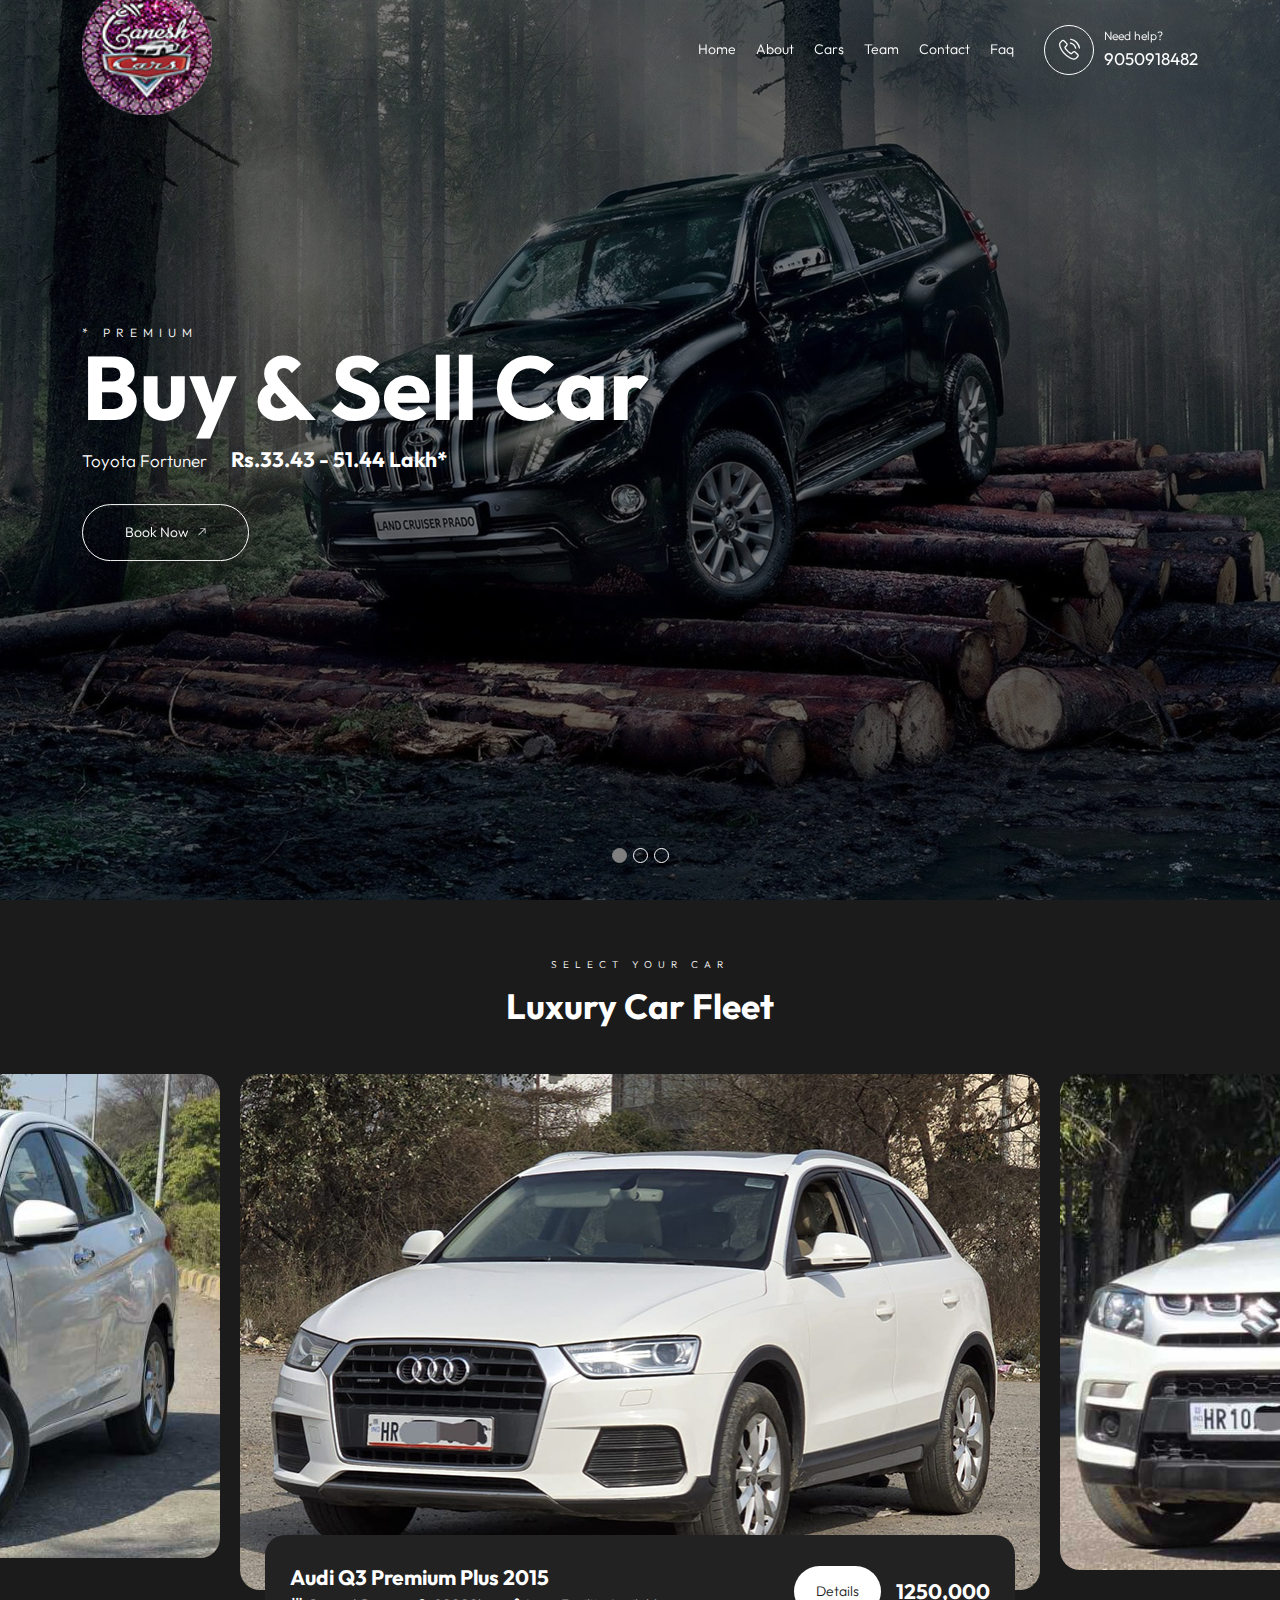
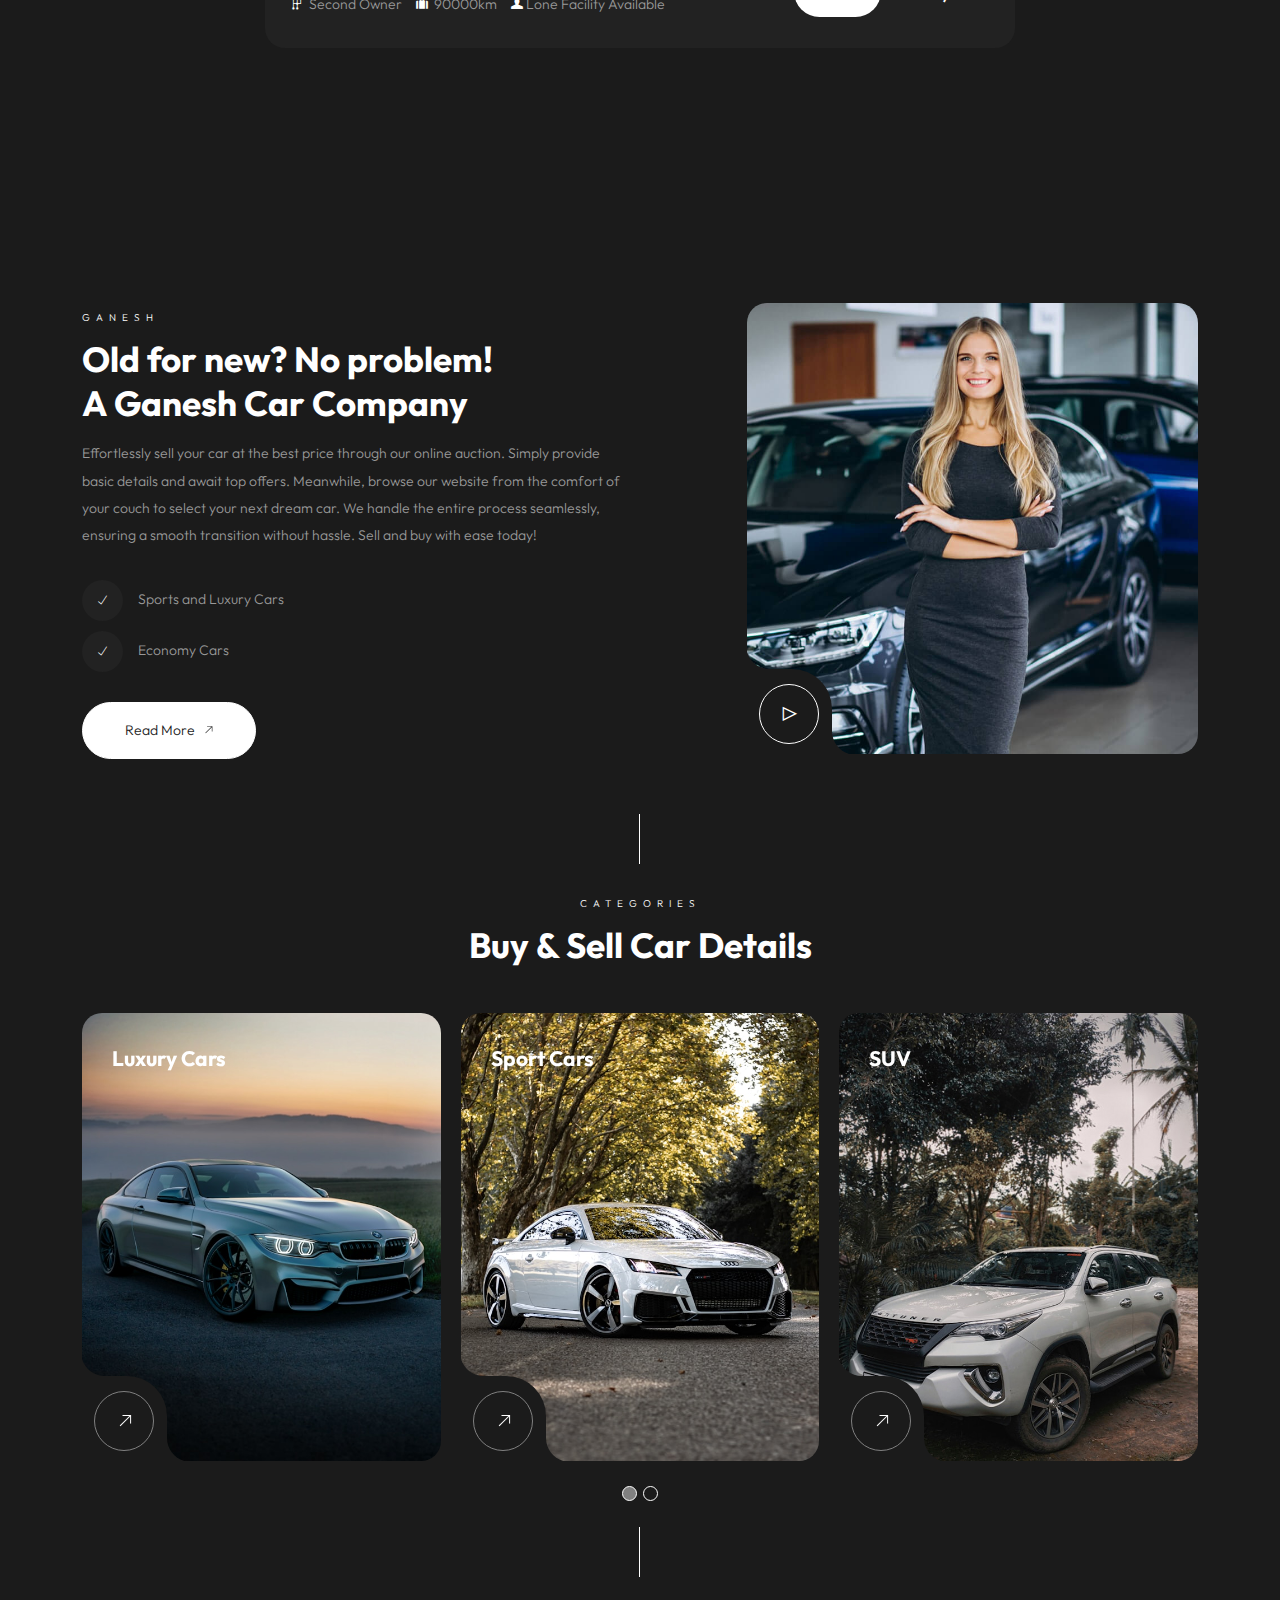
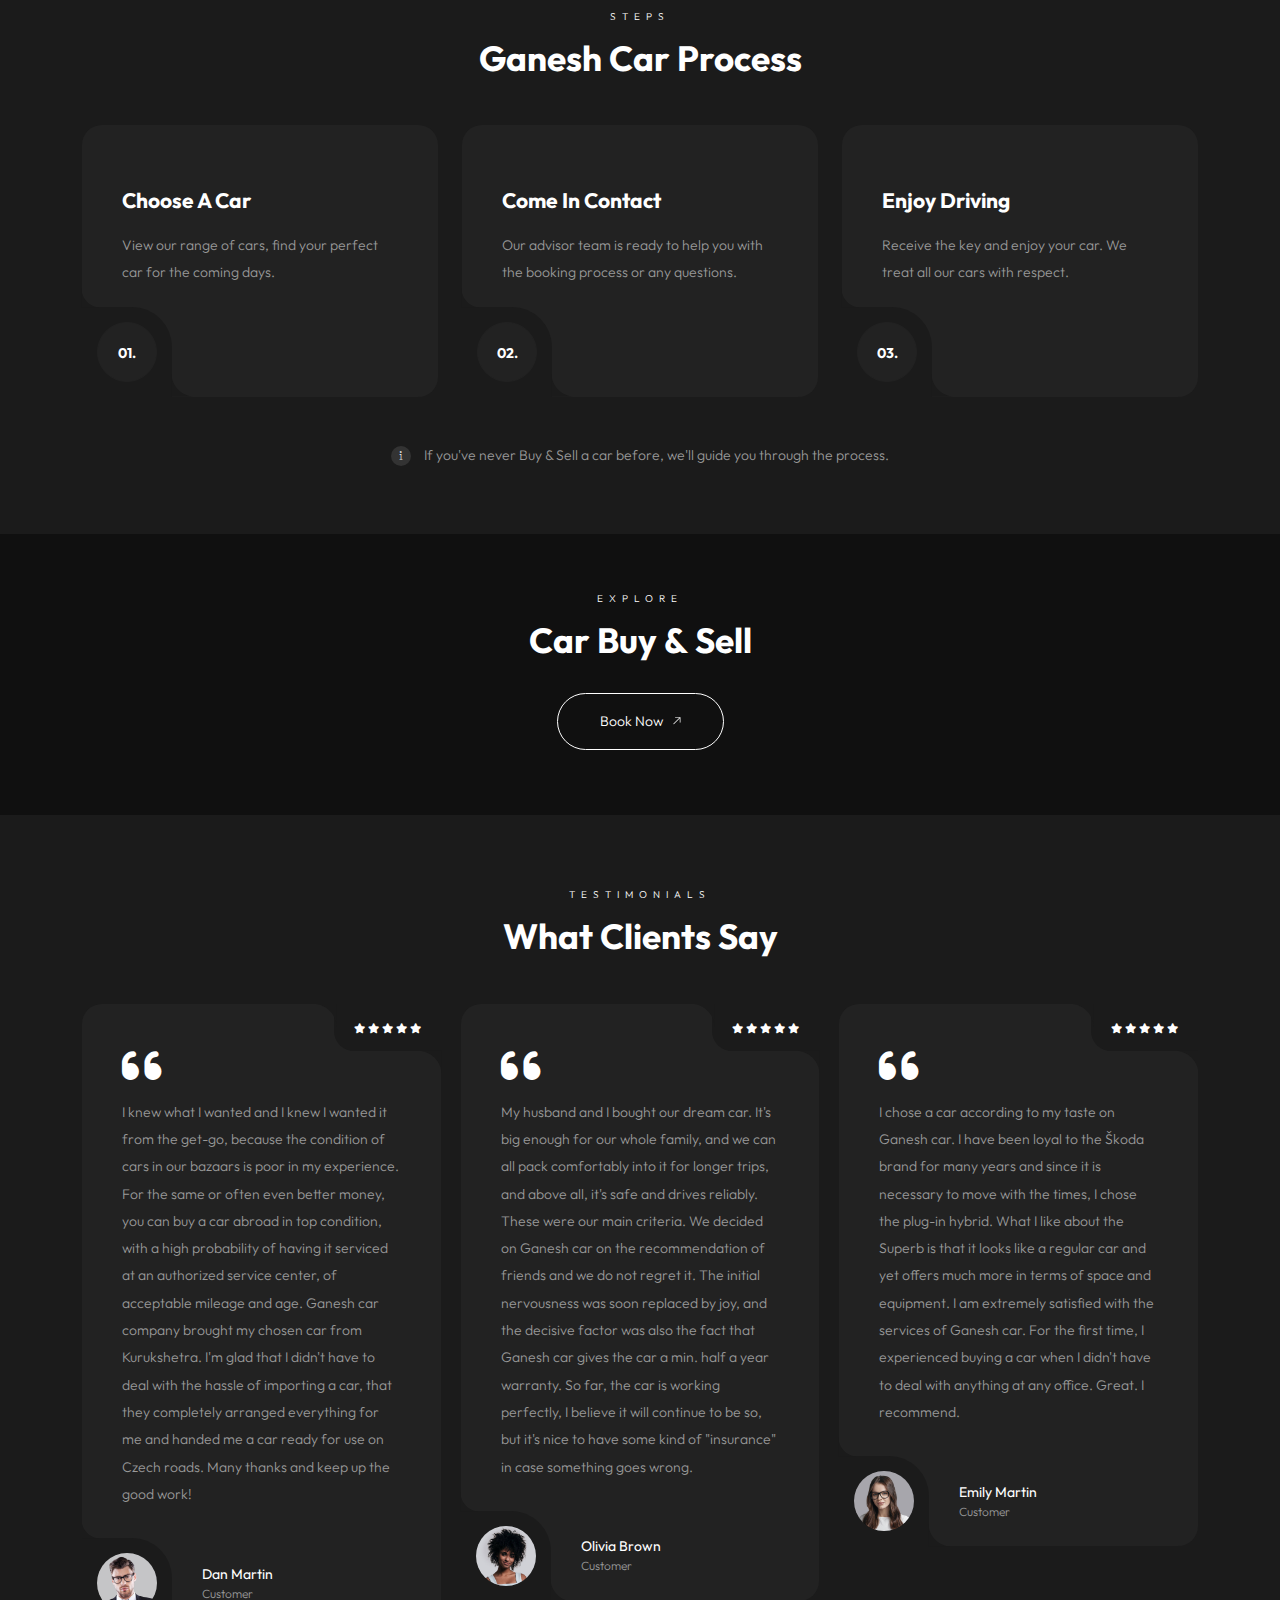
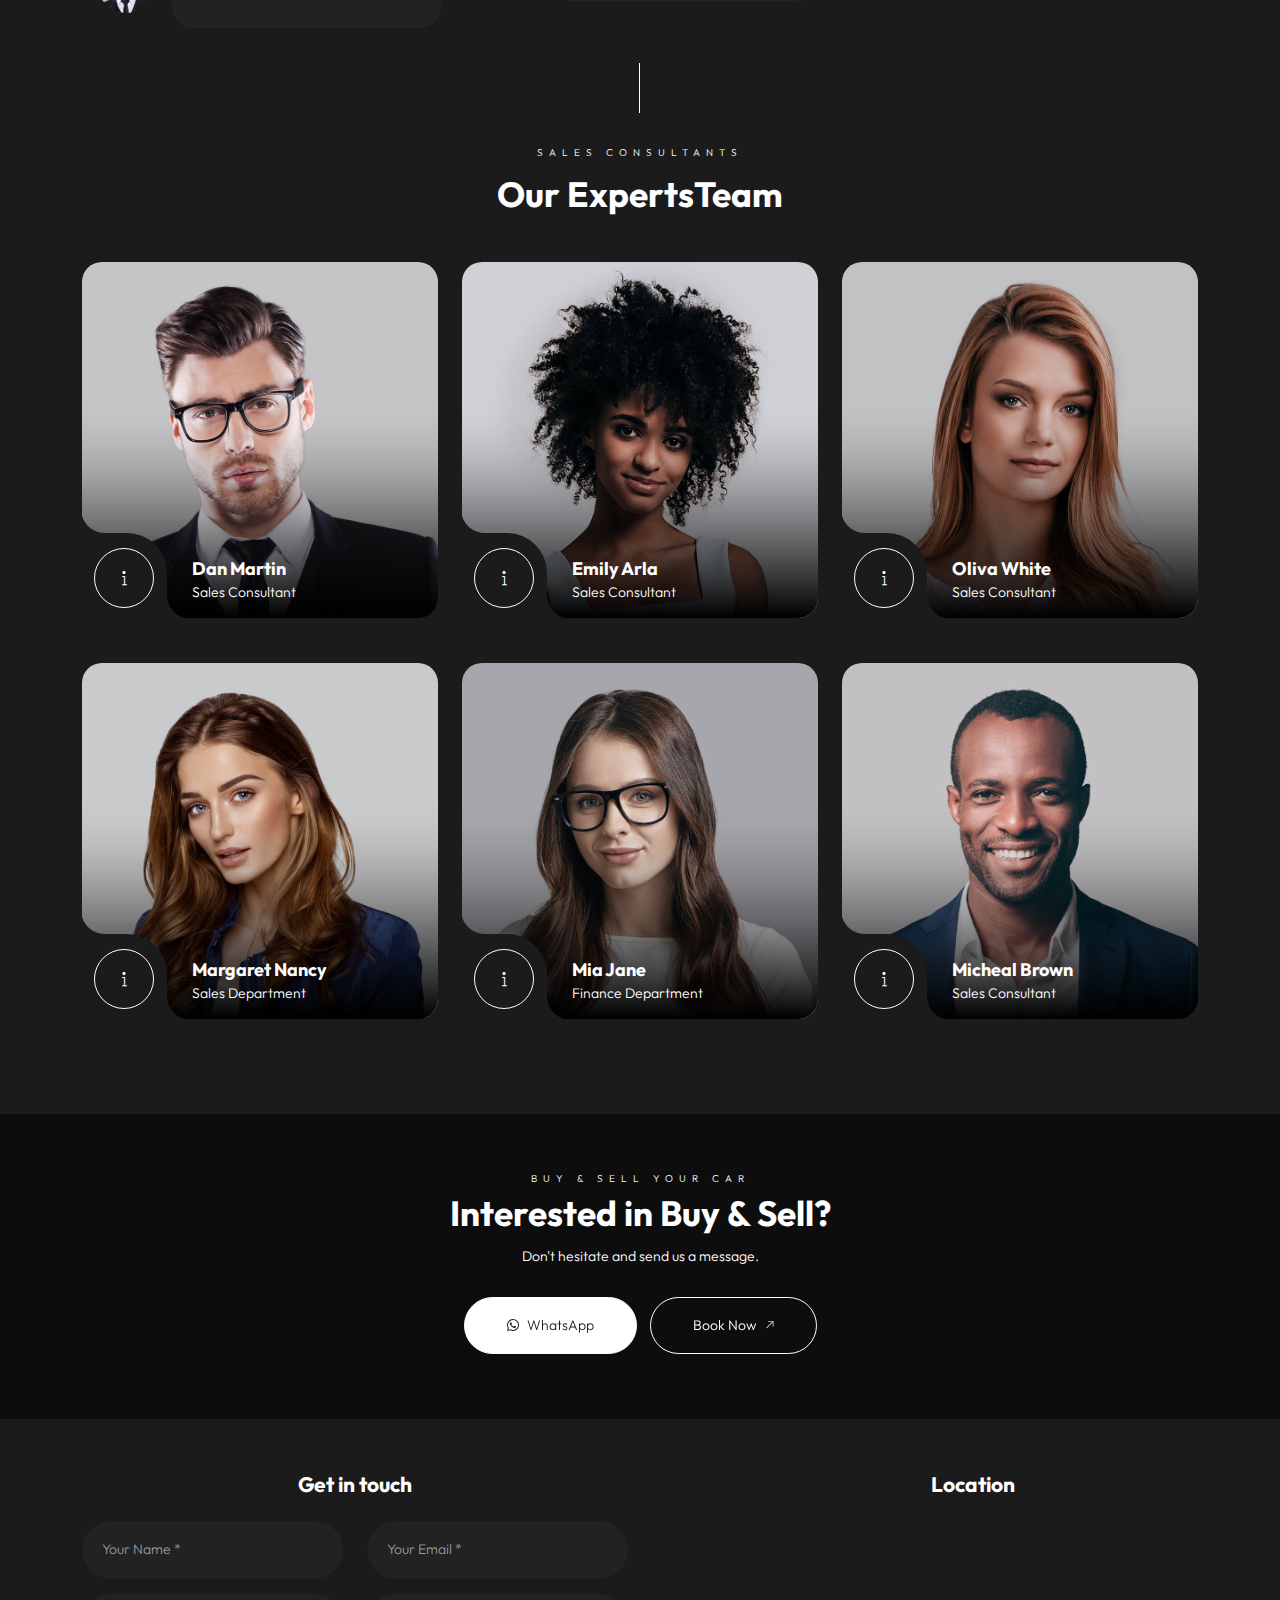
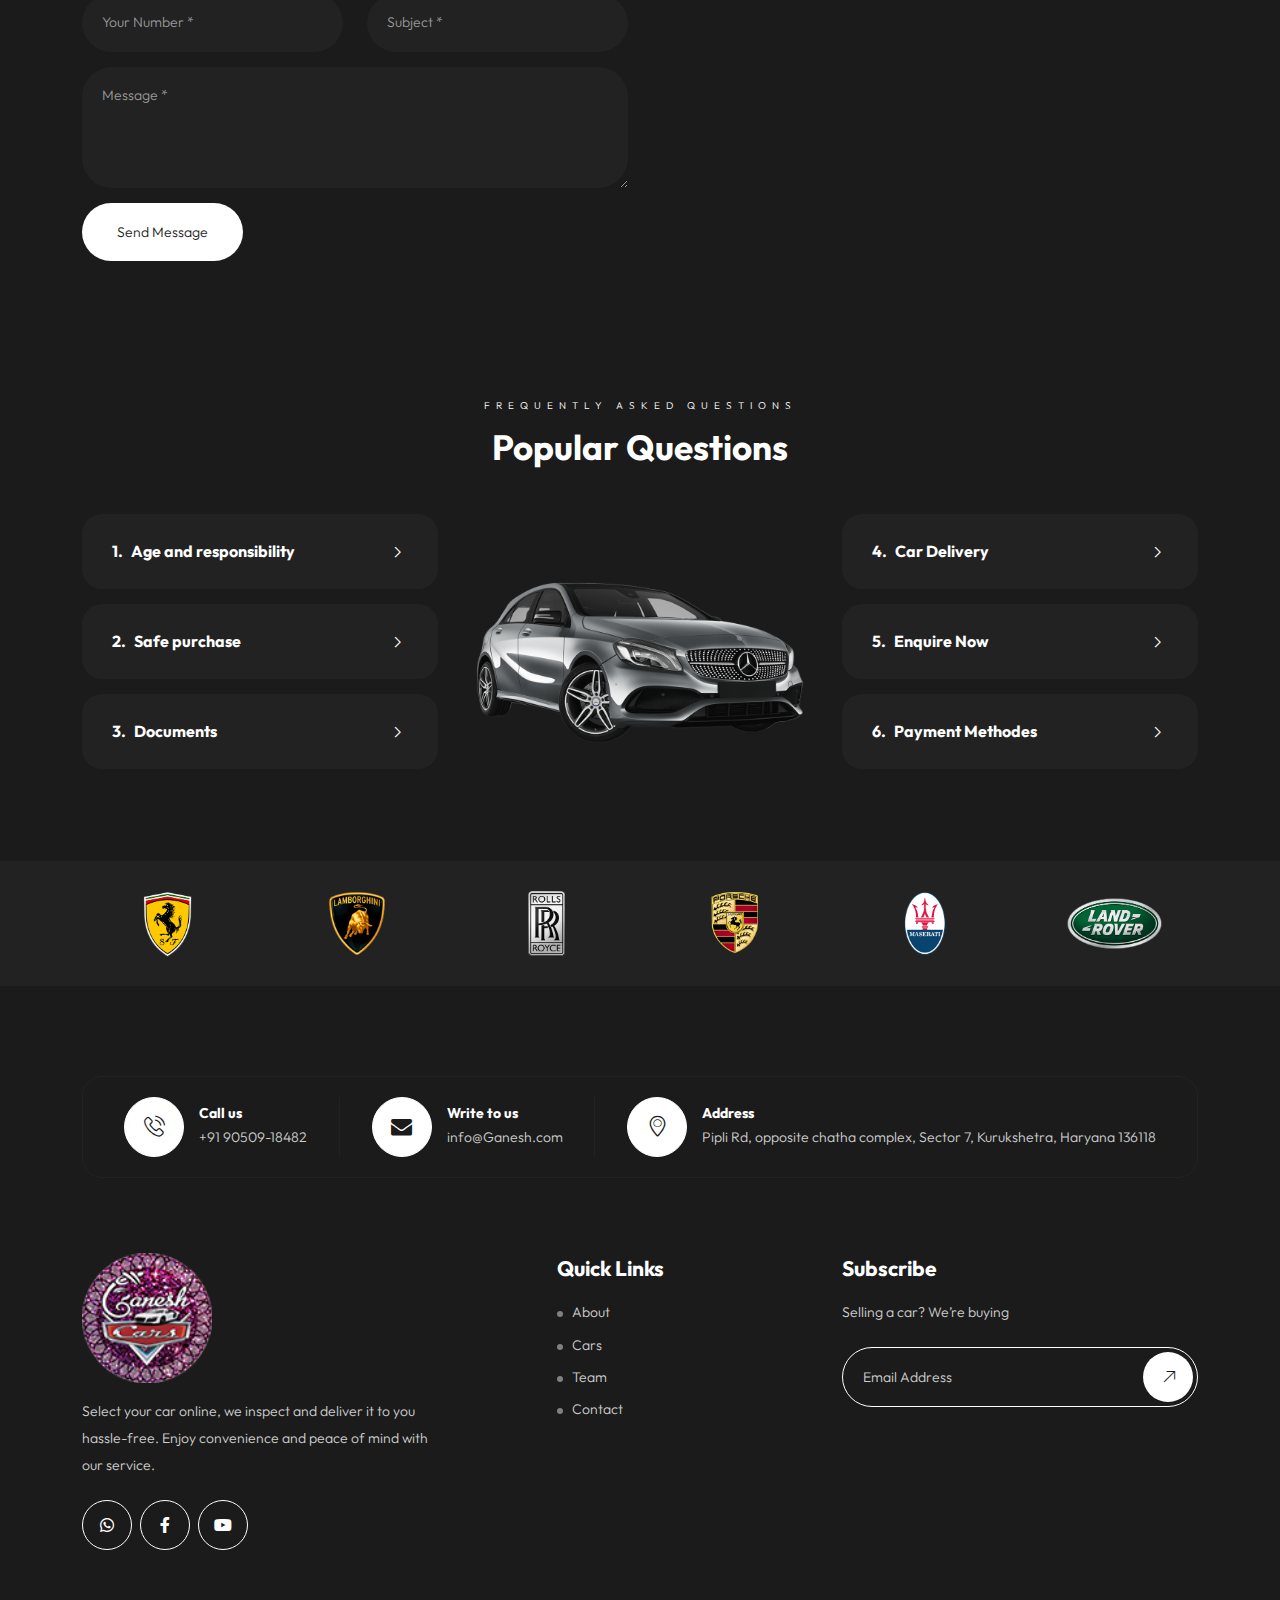
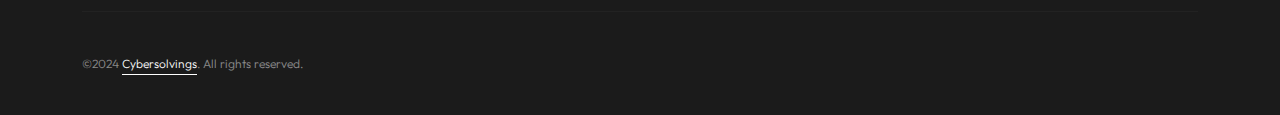
==== commit 82f7db02: "log" ====
--- a/index.html
+++ b/index.html
@@ -119,7 +119,7 @@
                 </div>
                 <div class="cars1-carousel owl-theme owl-carousel">
                     <div class="item">
-                        <div class="img"> <img src="img/slider/AUDI.jpg" alt=""> </div>
+                        <div class="img"> <img src="./img/slider/Audi.jpg" alt=""> </div>
                         <div class="con opacity-1">
                             <div class="row">
                                 <div class="col-md-7">
--- a/css/style.css
+++ b/css/style.css
@@ -663,7 +663,7 @@
 
 /* ======= Section style ======= */
 .section-padding {
-    padding: 120px 0;
+    padding: 50px 0;
 }
 .section-title {
     font-size: 35px;
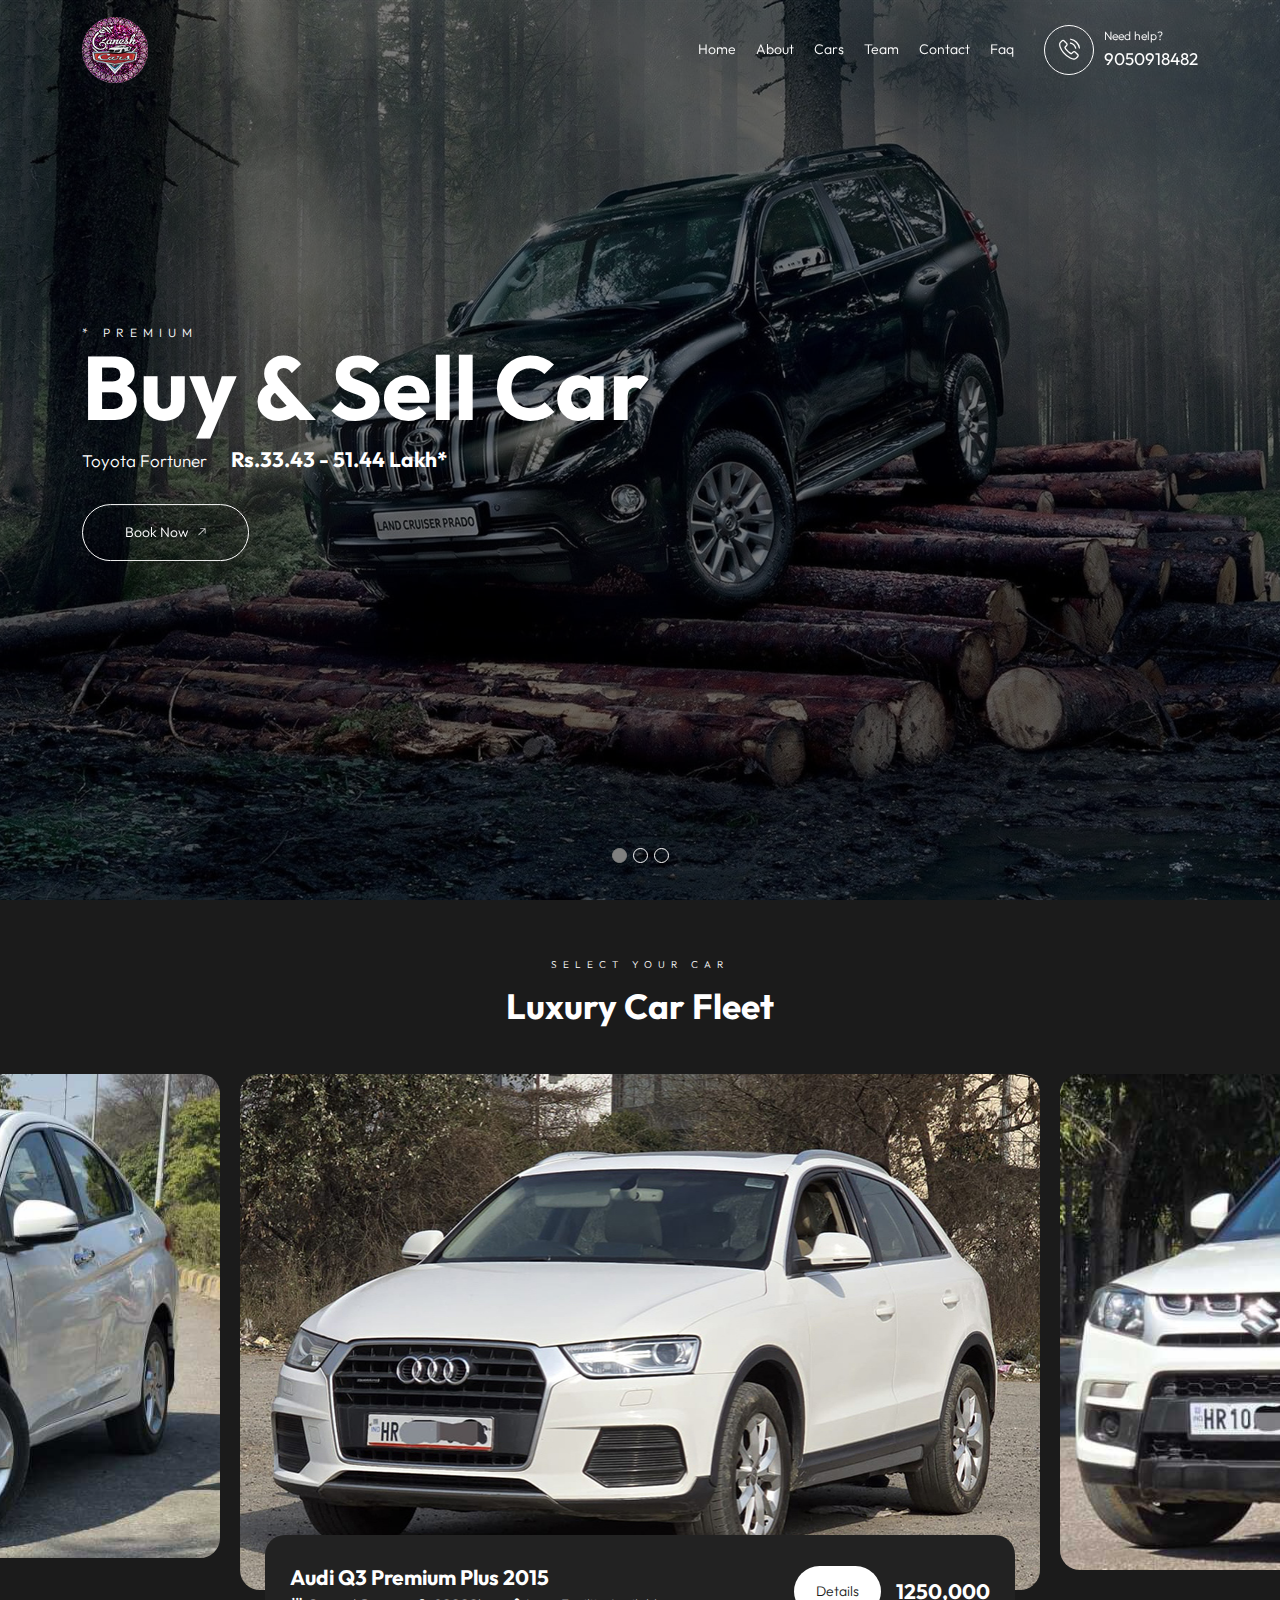
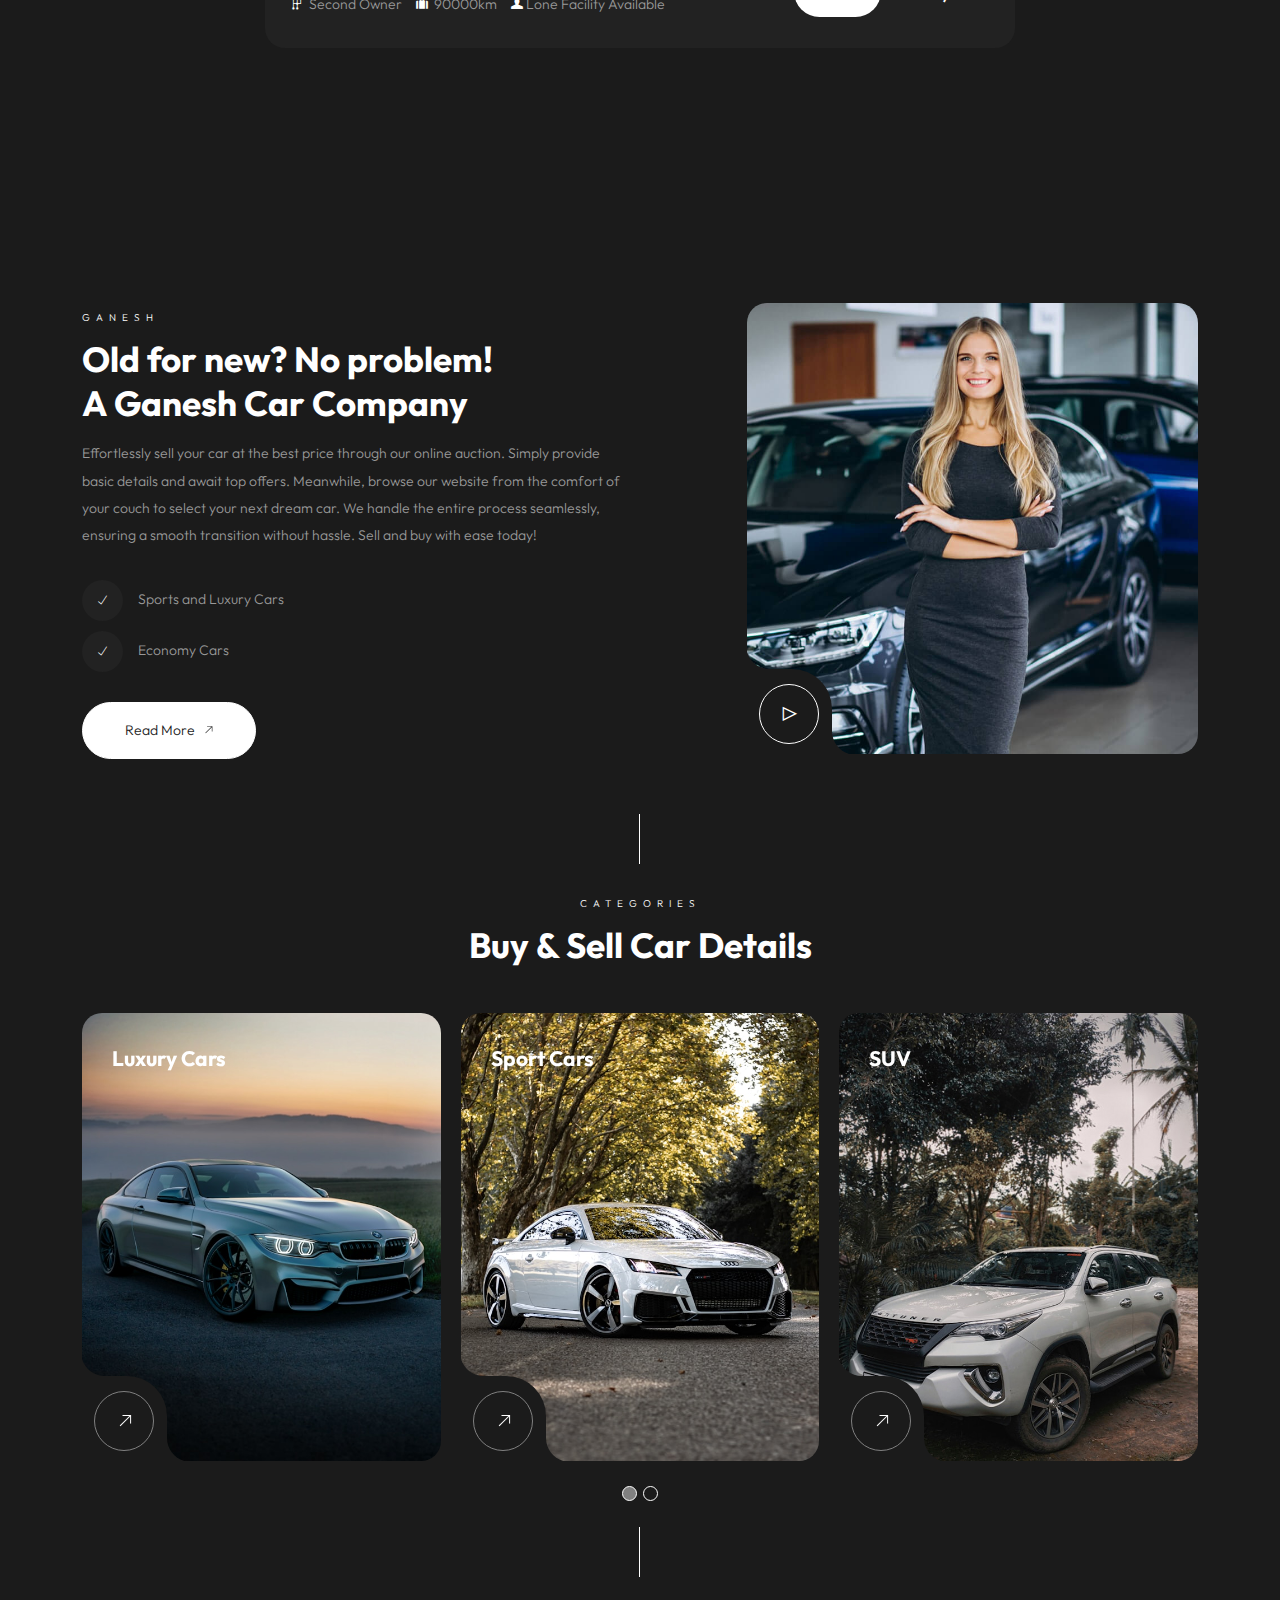
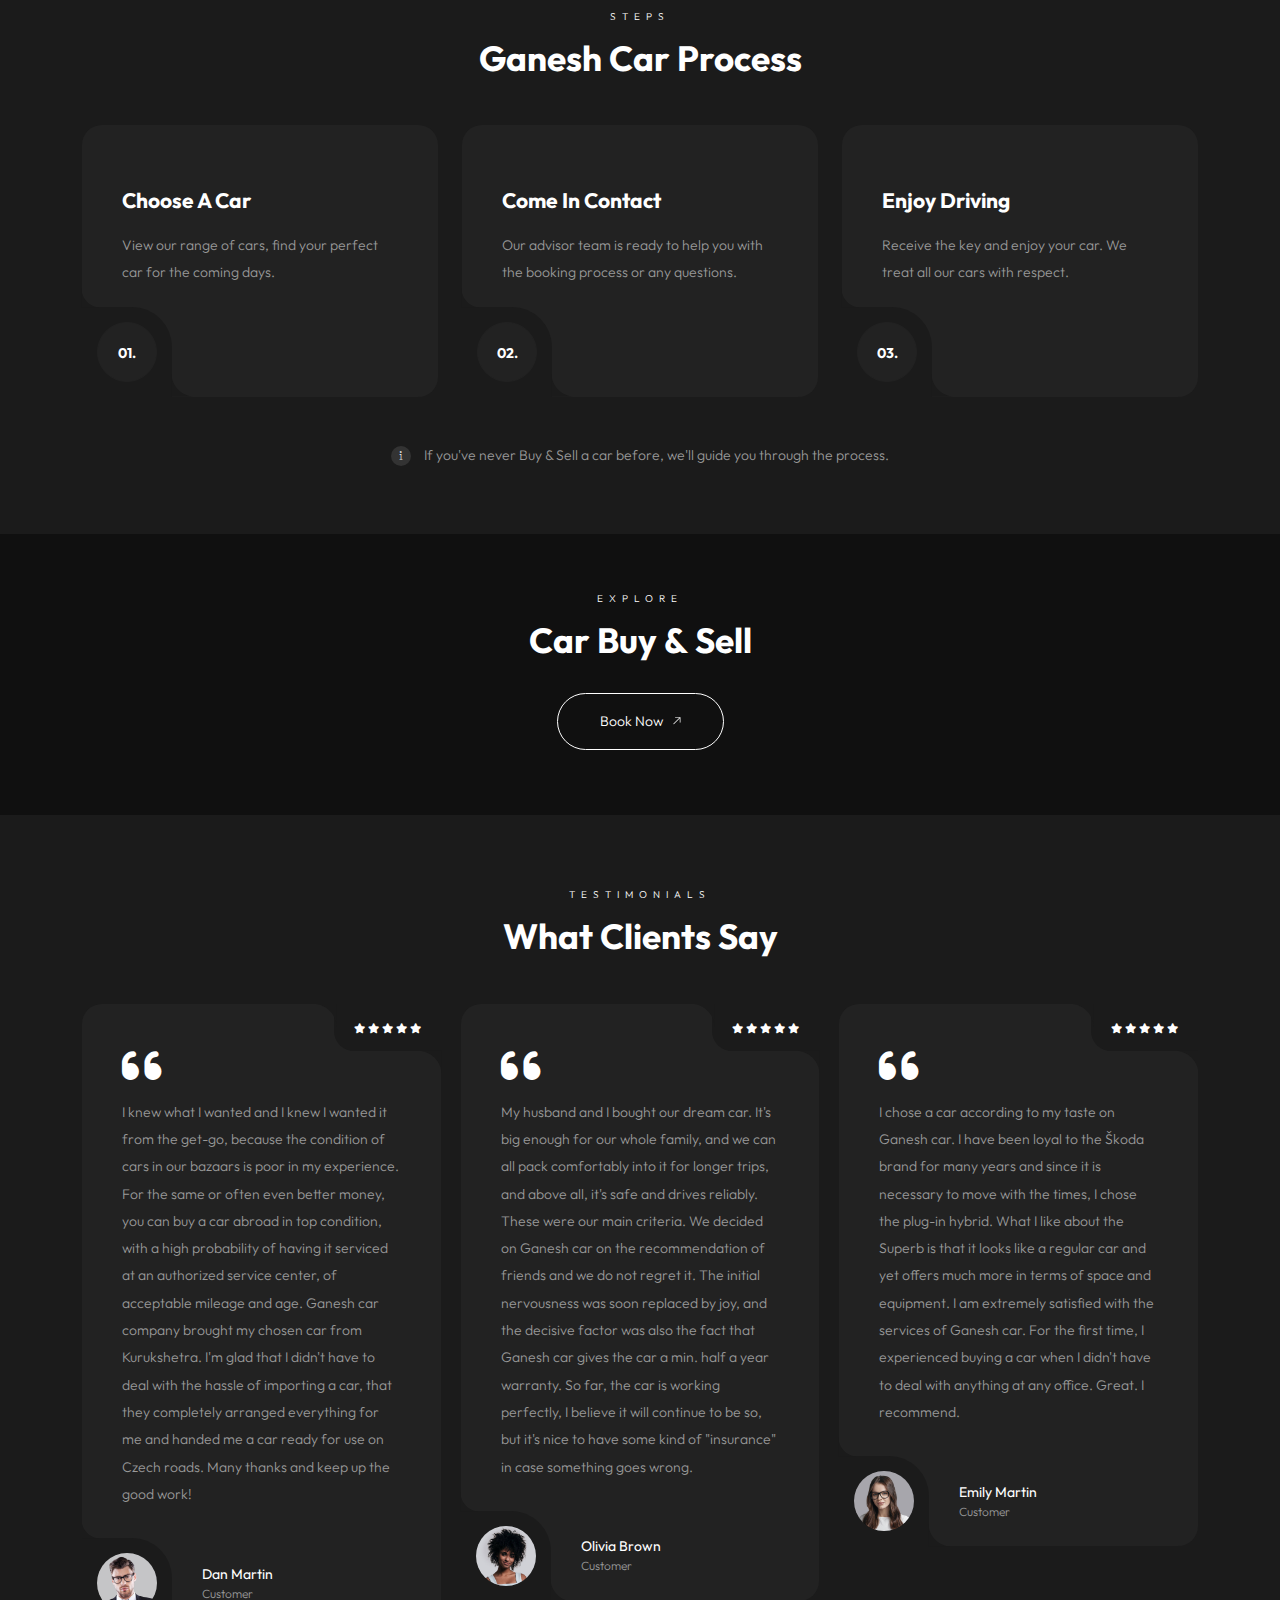
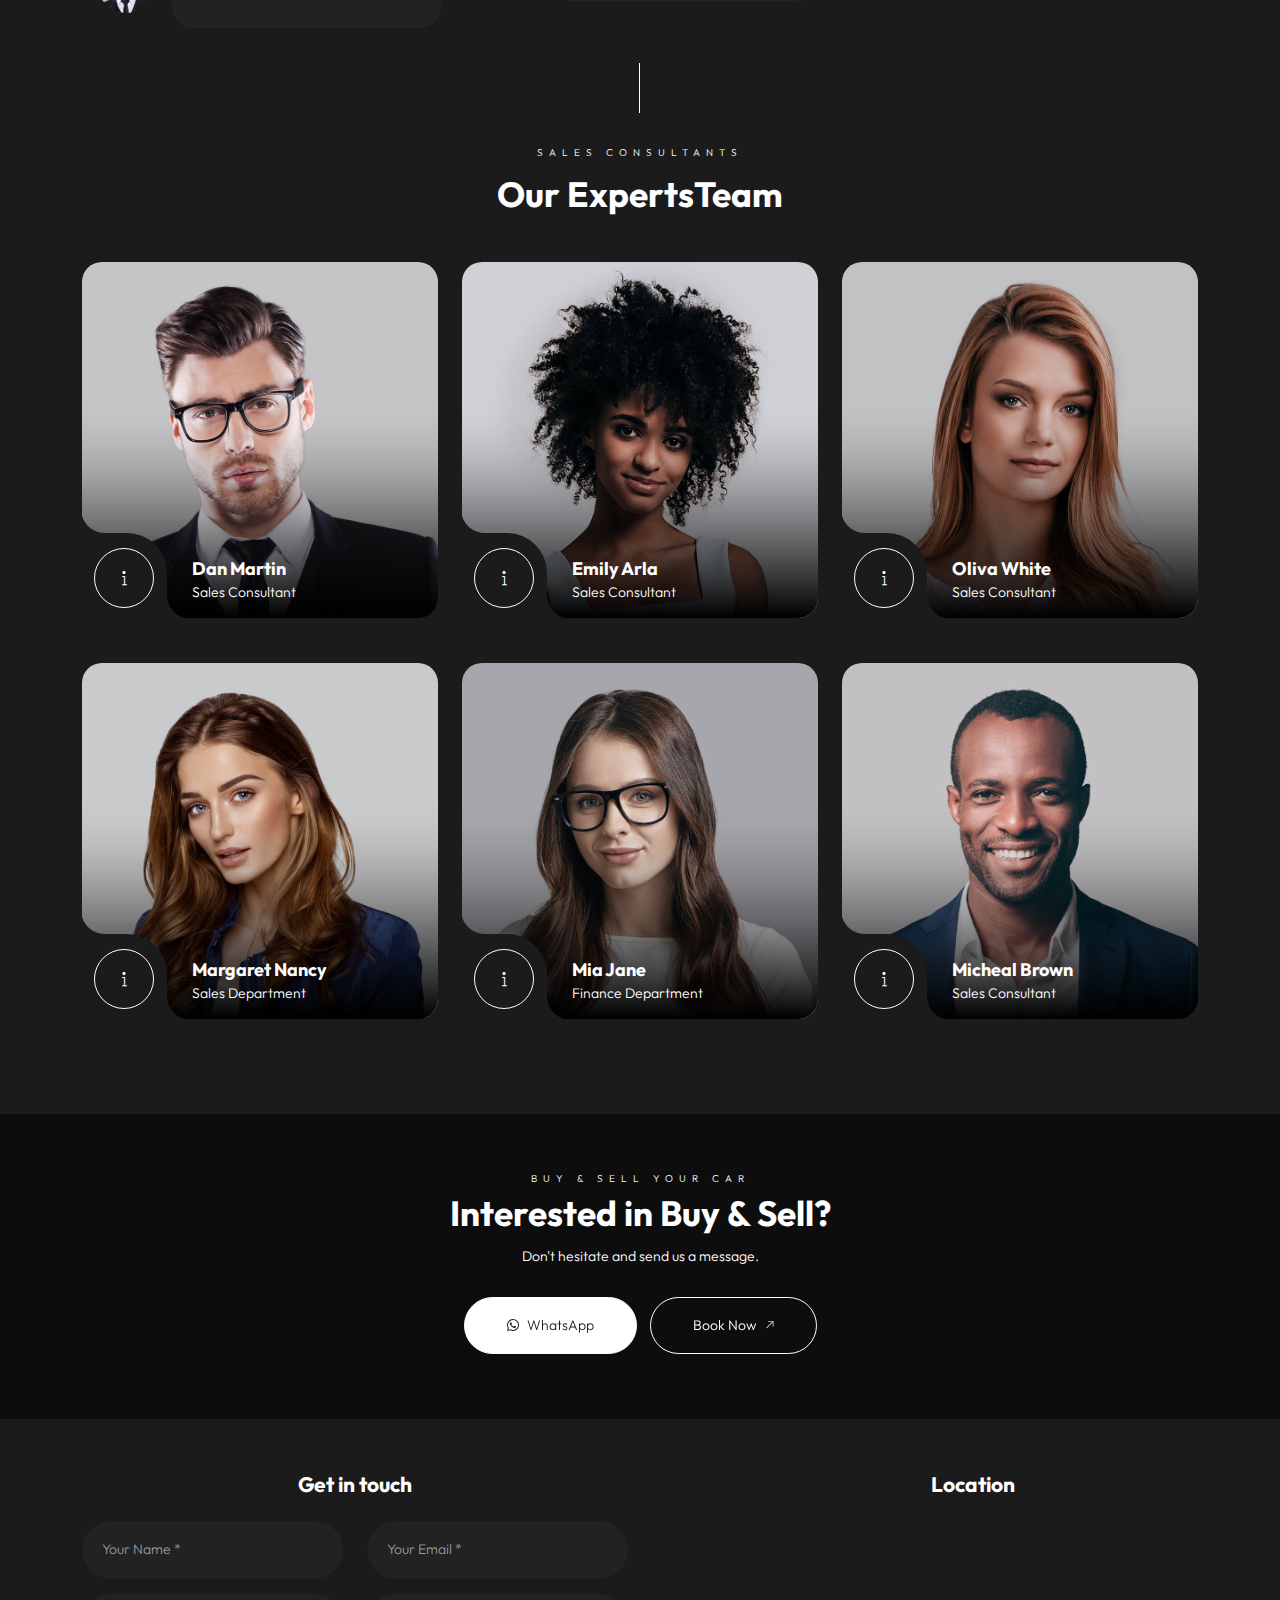
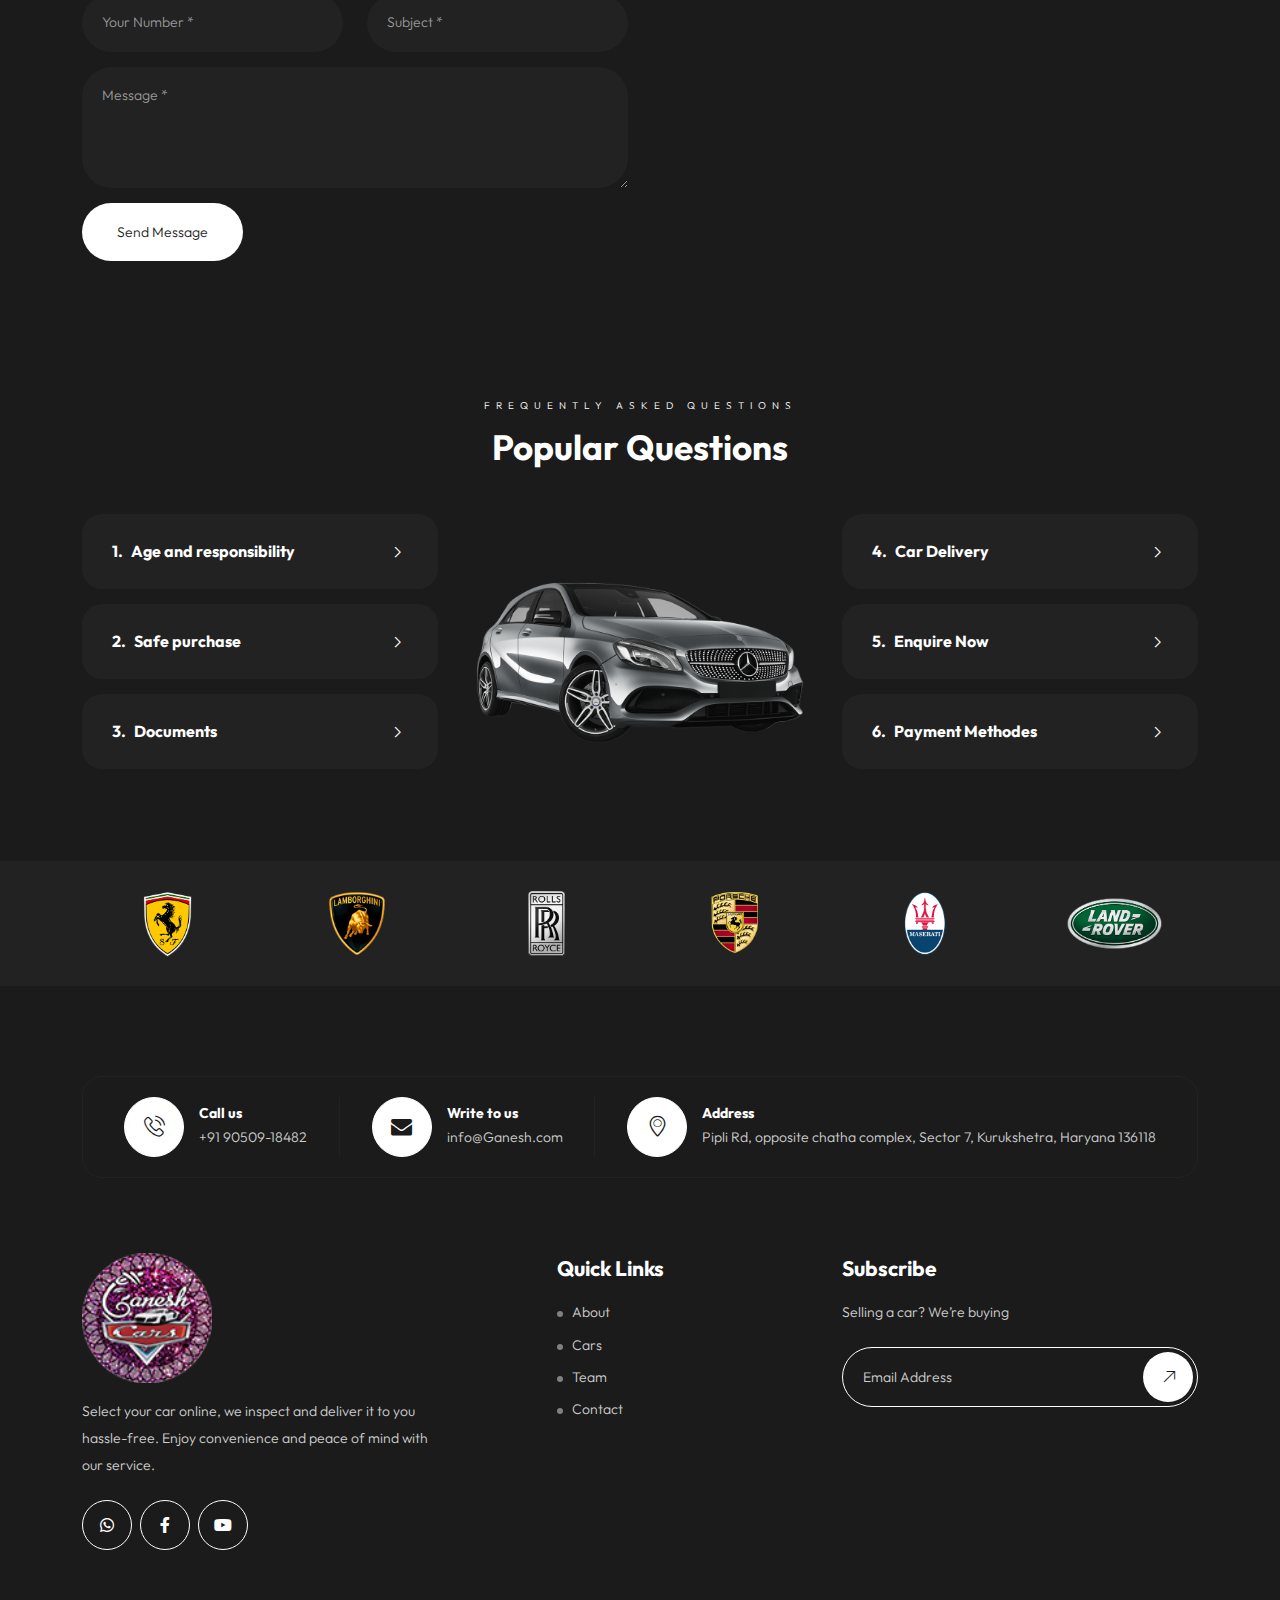
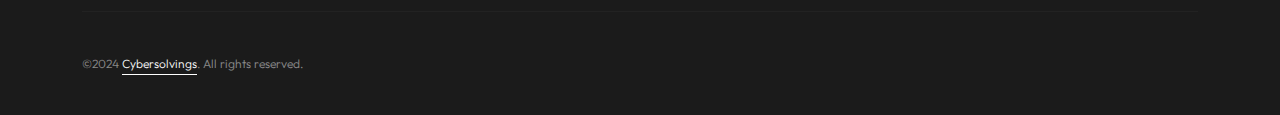
==== commit b6de5af5: "vid" ====
--- a/index.html
+++ b/index.html
@@ -320,7 +320,7 @@
                 <div class="col-lg-5 offset-lg-1 col-md-12">
                     <div class="item"> <img src="img/about.jpg" class="img-fluid" alt="">
                         <div class="curv-butn icon-bg">
-                            <a href="https://youtu.be/1LxcTt1adfY" class="vid">
+                            <a href="#" class="vid">
                                 <div class="icon"> <i class="ti-control-play"></i> </div>
                             </a>
                             <div class="br-left-top">
--- a/css/style.css
+++ b/css/style.css
@@ -787,7 +787,7 @@
     color: #fff;
 }
 .nav-scroll .logo-img {
-    width: 130px;
+    width: 66px;
 }
 .nav-scroll .logo-img {
     margin-bottom: 0px;
@@ -832,7 +832,7 @@
     padding: 0;
 }
 .logo-img {
-    width: 130px;
+    width: 66px;
     text-align: center;
 }
 .dropdown .nav-link i {
@@ -1012,7 +1012,7 @@
         background-color: transparent;
     }
     .nav-scroll .logo-img {
-        width: 130px;
+        width: 50px;
     }
     .navbar .logo {
         text-align: left;
@@ -1021,7 +1021,7 @@
     .nav-scroll .logo {}
     .logo-img {
         margin-bottom: 0px;
-        width: 130px;
+        width: 50px;
         padding: 0;
     }
     .navbar button {
